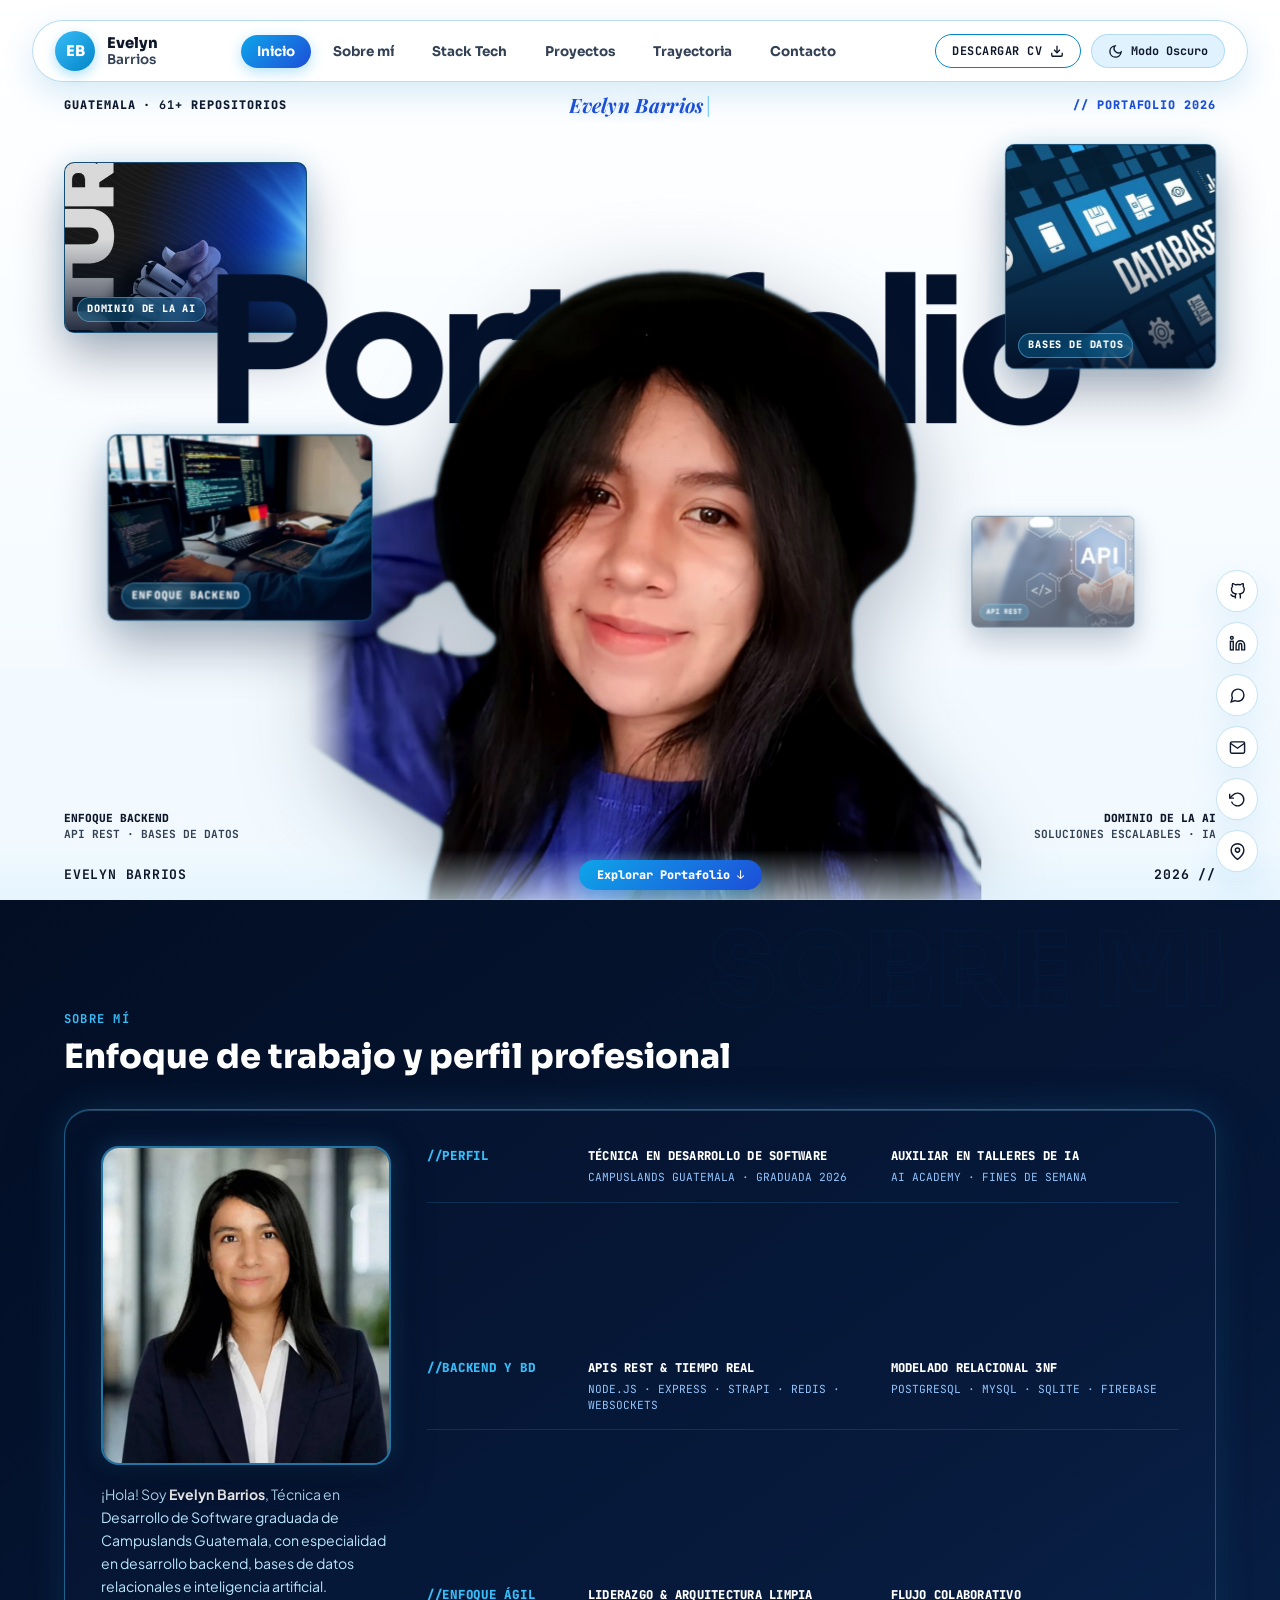
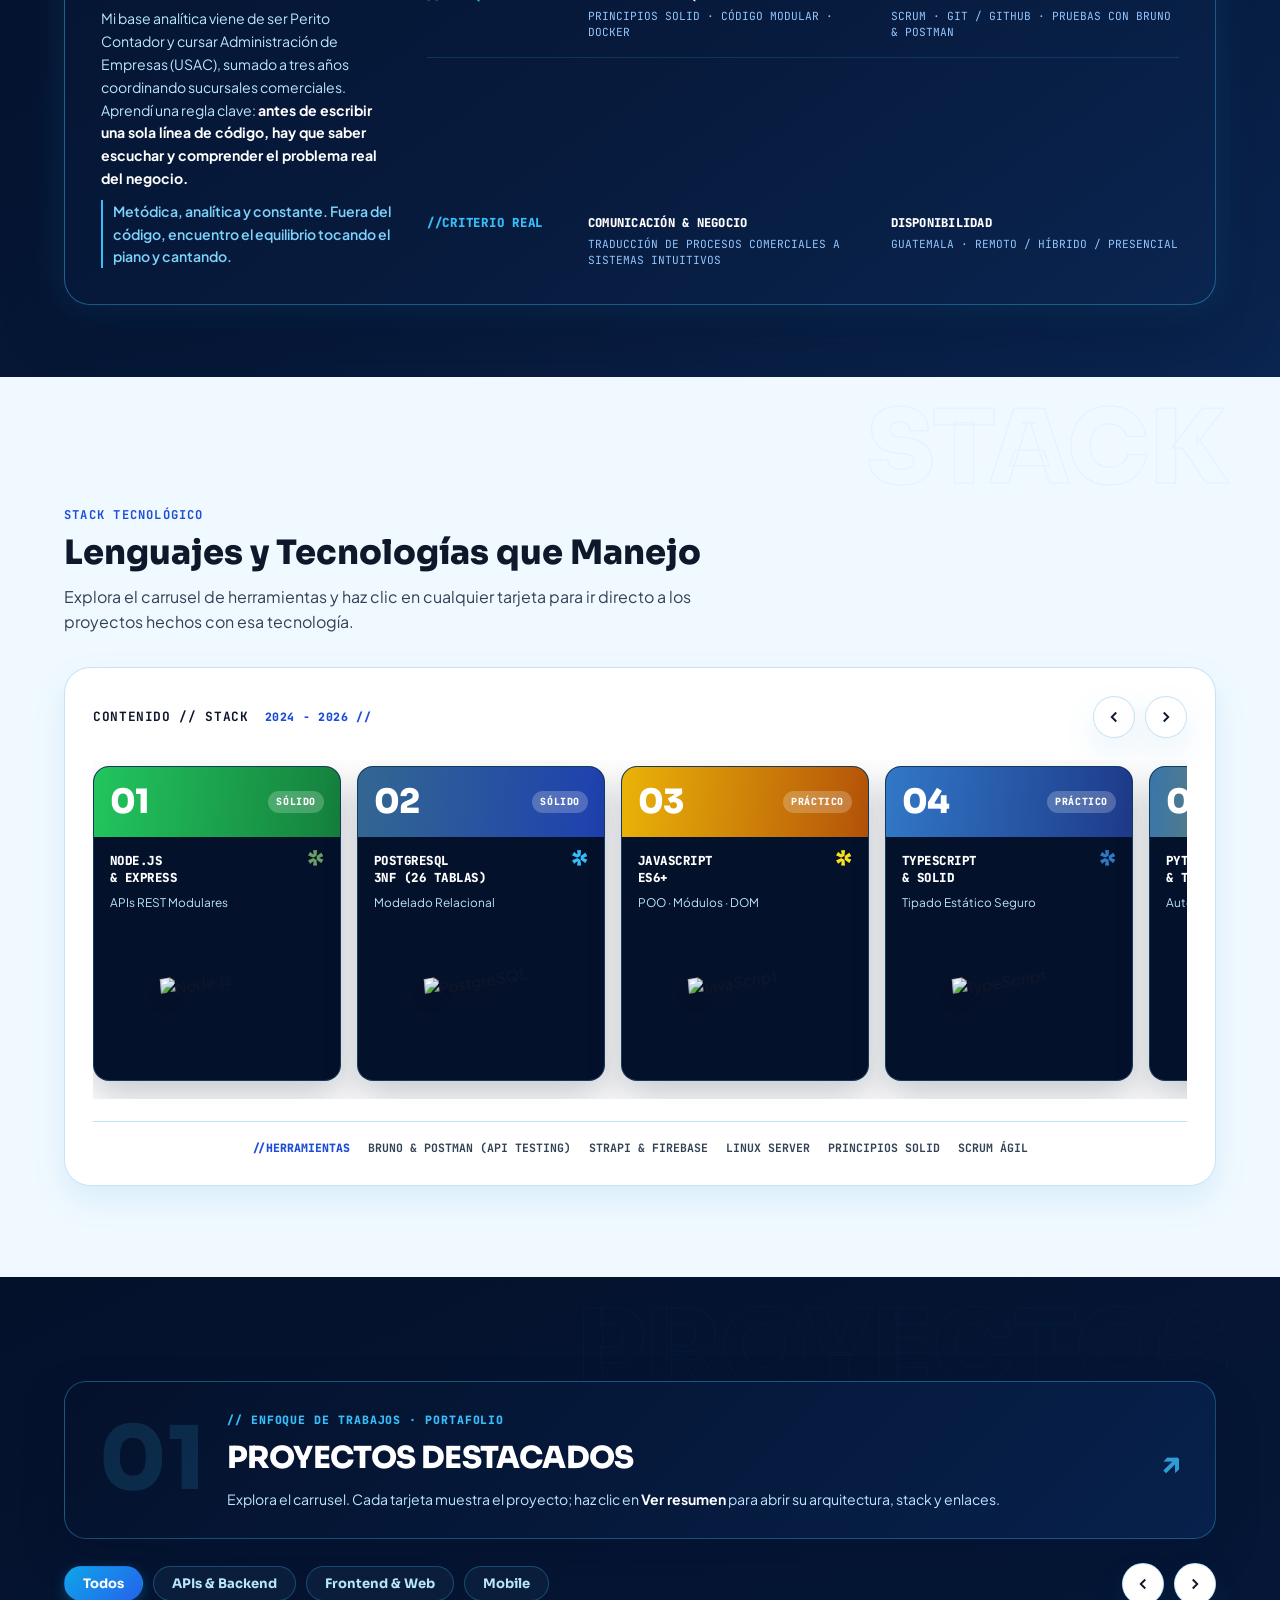
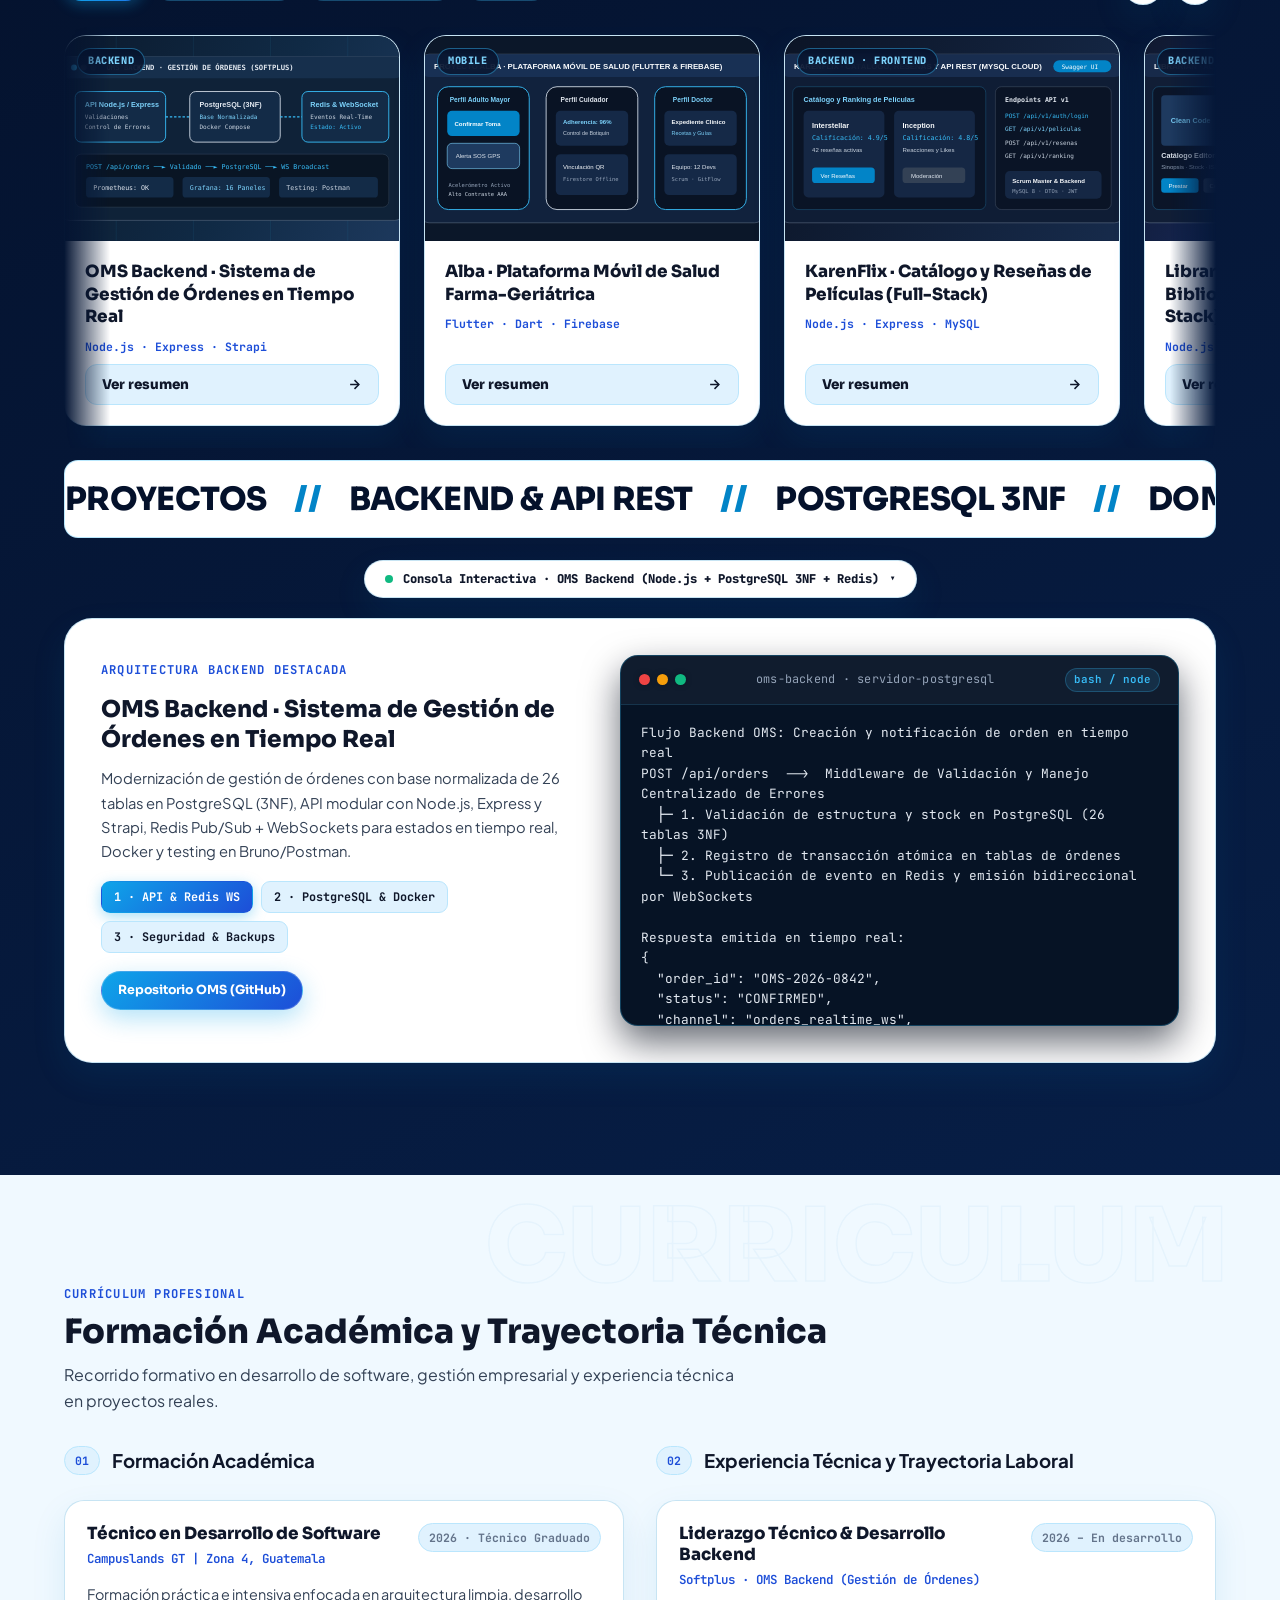
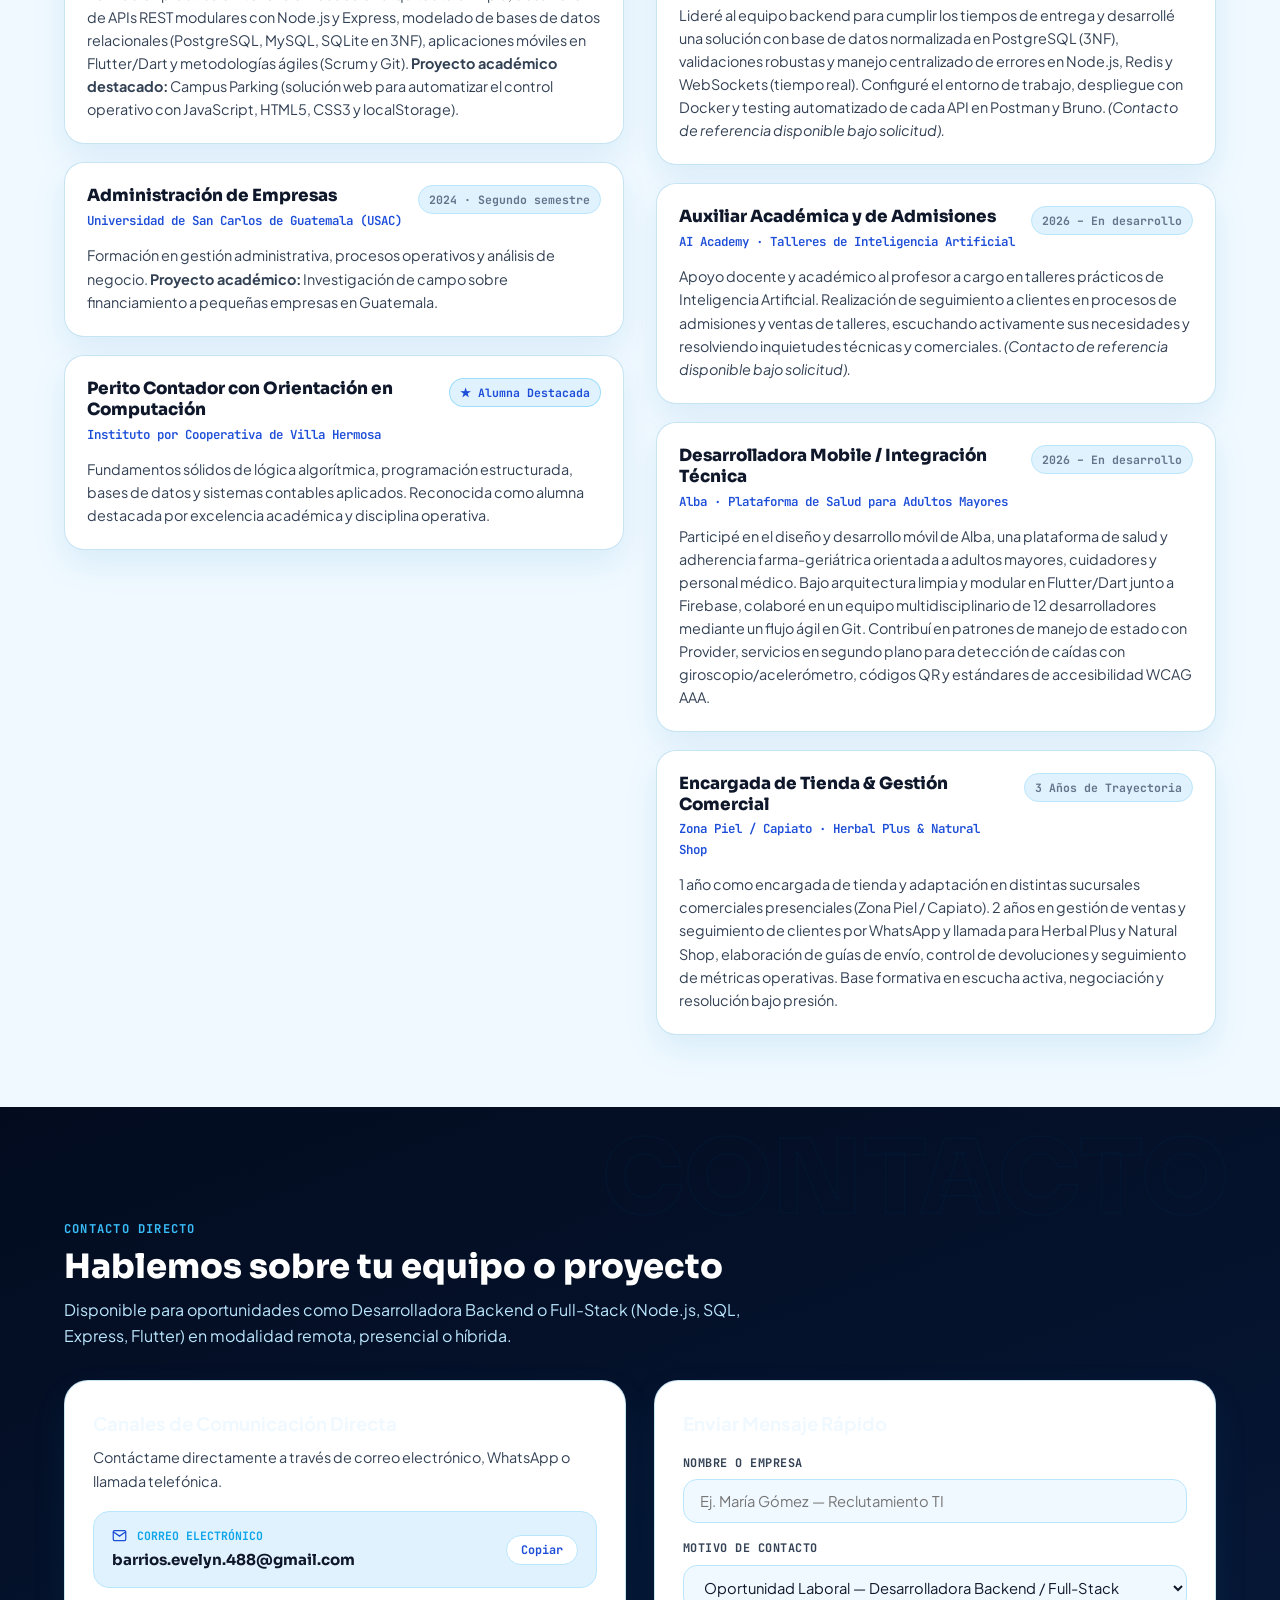
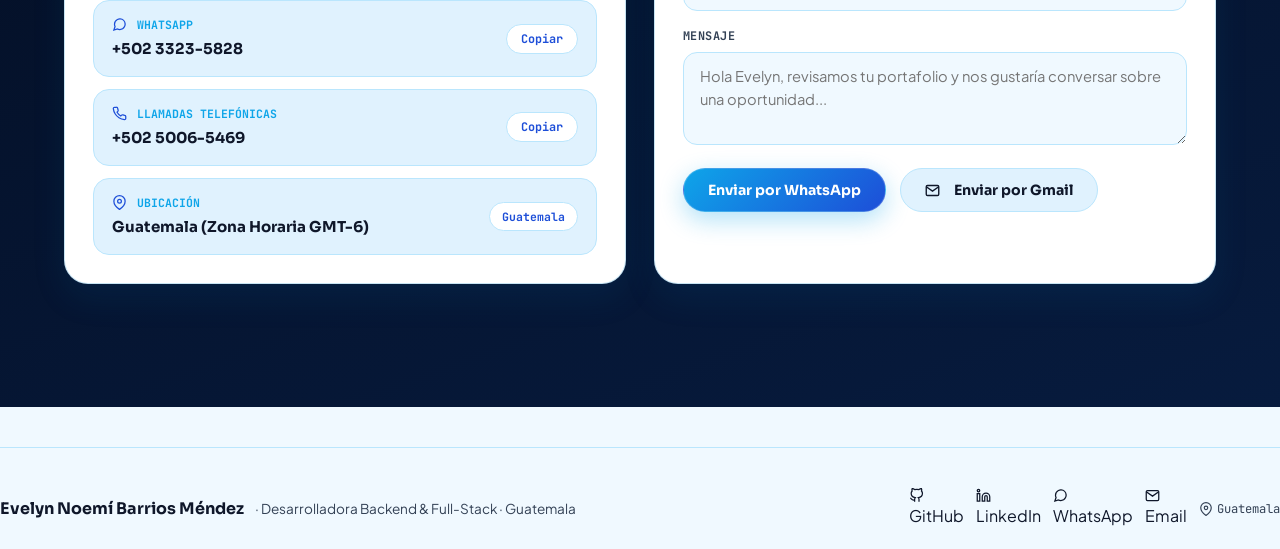
==== index.html @ 743c9c76 "feat(v10-polish): typing animado en firma central, superposicion automatica de segunda foto en Sobre" ====
<!DOCTYPE html>
<html lang="es" data-theme="light">
<head>
  <meta charset="UTF-8" />
  <meta name="viewport" content="width=device-width, initial-scale=1.0" />
  <title>Evelyn Barrios | Técnica en Desarrollo de Software</title>
  <meta name="description" content="Portafolio profesional de Evelyn Noemí Barrios Méndez — Técnica en Desarrollo de Software. Backend y desarrollo de APIs REST con Node.js, Express, PostgreSQL, MySQL, principios SOLID, Clean Architecture y Flutter." />
  <link rel="preconnect" href="https://fonts.googleapis.com" />
  <link rel="preconnect" href="https://fonts.gstatic.com" crossorigin />
  <link href="https://fonts.googleapis.com/css2?family=JetBrains+Mono:wght@400;500;700;800&family=Playfair+Display:ital,wght@0,600;1,600;1,700&family=Plus+Jakarta+Sans:wght@400;500;600;700;800;900&family=Sora:wght@600;700;800;900&display=swap" rel="stylesheet" />

  <!-- Arquitectura Modular CSS -->
  <link rel="stylesheet" href="css/main.css?v=10.0" />
</head>
<body>
  <!-- Barra Láser Superior de Descubrimiento de Scroll -->
  <div class="scroll-laser-progress" id="scrollLaserProgress" aria-hidden="true"></div>

  <!-- Canvas de Destello Fluido al Mover el Mouse por Toda la Página -->
  <canvas id="cursorSparkleCanvas" class="cursor-sparkle-canvas" aria-hidden="true"></canvas>

  <!-- Canvas Sutil de Red de Nodos Tech -->
  <canvas id="ambientNetworkCanvas" class="ambient-network-canvas" aria-hidden="true"></canvas>

  <div class="section-transition-bar" id="sectionTransitionBar" aria-hidden="true"></div>

  <!-- Cabecera principal fija / flotante -->
  <header class="site-header" id="top">
    <div class="header-pill-bar">
      <!-- Marca / Logo -->
      <a href="#inicio" class="header-brand" data-tab-target="inicio" aria-label="Ir a Inicio">
        <span class="brand-circle-icon">EB</span>
        <span class="brand-text-block">
          <strong>Evelyn</strong>
          <strong>Barrios</strong>
        </span>
      </a>

      <!-- Navegación de escritorio -->
      <nav class="nav-pills nav-desktop-menu" id="navLinks" aria-label="Navegación de secciones">
        <button type="button" class="nav-pill-btn active" data-tab-target="inicio">Inicio</button>
        <button type="button" class="nav-pill-btn" data-tab-target="sobre-mi">Sobre mí</button>
        <button type="button" class="nav-pill-btn" data-tab-target="stack">Stack Tech</button>
        <button type="button" class="nav-pill-btn" data-tab-target="proyectos">Proyectos</button>
        <button type="button" class="nav-pill-btn" data-tab-target="trayectoria">Trayectoria</button>
        <button type="button" class="nav-pill-btn" data-tab-target="contacto">Contacto</button>
      </nav>

      <!-- Controles de cabecera -->
      <div class="header-controls">
        <button type="button" class="header-cv-btn header-cv-desktop" id="openCvModalBtn" title="Descargar Currículum Vitae">
          <span>Descargar CV</span>
          <svg width="14" height="14" viewBox="0 0 24 24" fill="none" stroke="currentColor" stroke-width="2.3">
            <path d="M21 15v4a2 2 0 0 1-2 2H5a2 2 0 0 1-2-2v-4"></path>
            <polyline points="7 10 12 15 17 10"></polyline>
            <line x1="12" y1="15" x2="12" y2="3"></line>
          </svg>
        </button>

        <button type="button" class="mode-pill-btn" id="themeToggleBtn" aria-label="Cambiar entre modo claro y modo oscuro" title="Cambiar tema">
          <span class="theme-icon-slot" aria-hidden="true">
            <svg class="theme-mode-icon icon-moon" width="15" height="15" viewBox="0 0 24 24" fill="none" stroke="currentColor" stroke-width="2.2">
              <path d="M21 12.79A9 9 0 1 1 11.21 3 7 7 0 0 0 21 12.79z"></path>
            </svg>
            <svg class="theme-mode-icon icon-sun" width="15" height="15" viewBox="0 0 24 24" fill="none" stroke="currentColor" stroke-width="2.2">
              <circle cx="12" cy="12" r="5"></circle>
              <line x1="12" y1="1" x2="12" y2="3"></line>
              <line x1="12" y1="21" x2="12" y2="23"></line>
              <line x1="4.22" y1="4.22" x2="5.64" y2="5.64"></line>
              <line x1="18.36" y1="18.36" x2="19.78" y2="19.78"></line>
              <line x1="1" y1="12" x2="3" y2="12"></line>
              <line x1="21" y1="12" x2="23" y2="12"></line>
              <line x1="4.22" y1="19.78" x2="5.64" y2="18.36"></line>
              <line x1="18.36" y1="5.64" x2="19.78" y2="4.22"></line>
            </svg>
          </span>
          <span id="themeLabel">Modo Oscuro</span>
        </button>

        <button type="button" class="mobile-menu-toggle" id="mobileMenuBtn" aria-label="Abrir menú de navegación" aria-expanded="false">
          <span class="hamburger-bar bar-1"></span>
          <span class="hamburger-bar bar-2"></span>
          <span class="hamburger-bar bar-3"></span>
        </button>
      </div>
    </div>

    <!-- Menú Desplegable Hamburguesa Móvil -->
    <div class="mobile-drawer-overlay" id="mobileDrawerOverlay" hidden></div>
    <div class="mobile-nav-drawer" id="mobileNavDrawer" aria-label="Menú móvil de secciones" hidden>
      <div class="drawer-header">
        <span class="drawer-title">Navegación</span>
        <button type="button" class="drawer-close-btn" id="closeDrawerBtn" aria-label="Cerrar menú">
          <svg width="18" height="18" viewBox="0 0 24 24" fill="none" stroke="currentColor" stroke-width="2.5">
            <line x1="18" y1="6" x2="6" y2="18"></line>
            <line x1="6" y1="6" x2="18" y2="18"></line>
          </svg>
        </button>
      </div>

      <div class="drawer-nav-list" id="drawerNavList">
        <button type="button" class="drawer-nav-item active" data-tab-target="inicio">
          <span class="drawer-item-icon">
            <svg width="17" height="17" viewBox="0 0 24 24" fill="none" stroke="currentColor" stroke-width="2.2"><path d="M3 9l9-7 9 7v11a2 2 0 0 1-2 2H5a2 2 0 0 1-2-2z"></path><polyline points="9 22 9 12 15 12 15 22"></polyline></svg>
          </span>
          <span>Inicio</span>
        </button>

        <button type="button" class="drawer-nav-item" data-tab-target="sobre-mi">
          <span class="drawer-item-icon">
            <svg width="17" height="17" viewBox="0 0 24 24" fill="none" stroke="currentColor" stroke-width="2.2"><path d="M20 21v-2a4 4 0 0 0-4-4H8a4 4 0 0 0-4 4v2"></path><circle cx="12" cy="7" r="4"></circle></svg>
          </span>
          <span>Sobre mí</span>
        </button>

        <button type="button" class="drawer-nav-item" data-tab-target="stack">
          <span class="drawer-item-icon">
            <svg width="17" height="17" viewBox="0 0 24 24" fill="none" stroke="currentColor" stroke-width="2.2"><polygon points="12 2 2 7 12 12 22 7 12 2"></polygon><polyline points="2 17 12 22 22 17"></polyline><polyline points="2 12 12 17 22 12"></polyline></svg>
          </span>
          <span>Stack Tech</span>
        </button>

        <button type="button" class="drawer-nav-item" data-tab-target="proyectos">
          <span class="drawer-item-icon">
            <svg width="17" height="17" viewBox="0 0 24 24" fill="none" stroke="currentColor" stroke-width="2.2"><rect x="2" y="7" width="20" height="14" rx="2" ry="2"></rect><path d="M16 21V5a2 2 0 0 0-2-2h-4a2 2 0 0 0-2 2v16"></path></svg>
          </span>
          <span>Proyectos</span>
        </button>

        <button type="button" class="drawer-nav-item" data-tab-target="trayectoria">
          <span class="drawer-item-icon">
            <svg width="17" height="17" viewBox="0 0 24 24" fill="none" stroke="currentColor" stroke-width="2.2"><path d="M14 2H6a2 2 0 0 0-2 2v16a2 2 0 0 0 2 2h12a2 2 0 0 0 2-2V8z"></path><polyline points="14 2 14 8 20 8"></polyline><line x1="16" y1="13" x2="8" y2="13"></line><line x1="16" y1="17" x2="8" y2="17"></line></svg>
          </span>
          <span>Trayectoria</span>
        </button>

        <button type="button" class="drawer-nav-item" data-tab-target="contacto">
          <span class="drawer-item-icon">
            <svg width="17" height="17" viewBox="0 0 24 24" fill="none" stroke="currentColor" stroke-width="2.2"><path d="M21 15a2 2 0 0 1-2 2H7l-4 4V5a2 2 0 0 1 2-2h14a2 2 0 0 1 2 2z"></path></svg>
          </span>
          <span>Contacto</span>
        </button>
      </div>

      <div class="drawer-footer-actions">
        <button type="button" class="drawer-cv-btn" id="drawerCvBtn">
          <svg width="16" height="16" viewBox="0 0 24 24" fill="none" stroke="currentColor" stroke-width="2.3">
            <path d="M21 15v4a2 2 0 0 1-2 2H5a2 2 0 0 1-2-2v-4"></path>
            <polyline points="7 10 12 15 17 10"></polyline>
            <line x1="12" y1="15" x2="12" y2="3"></line>
          </svg>
          <span>Descargar Currículum (CV)</span>
        </button>
      </div>
    </div>
  </header>

  <div class="myour-layout">
    <div class="myour-right-area">
      <main class="main-stage" id="workspaceContainer">

        <!-- ==================================================================
             1. ENTRADA CINÉTICA EDITORIAL (COREOGRAFÍA BEHANCE 4 TIEMPOS)
             Beat 1: Entra la palabra "Portafolio"
             Beat 2: Se abre a la mitad expandiendo la foto desde un cuadrito -> rectángulo
                     y expandiendo el fondo a toda la sección
             Beat 3: El recuadro de fondo de la foto se reduce y oculta detrás de ella,
                     revelando "Portafolio" detrás de su retrato sin bordes
             Beat 4: Aparecen 4 tarjetas/iconos coloridos de lenguajes y tecnologías
             ================================================================== -->
        <section class="lui-section hero-kinetic-section is-revealed" data-tab-panel="inicio" id="inicio">
          <!-- Escenario Full-Screen 100vw x 100vh -->
          <div class="hero-editorial-stage" id="heroSplitArena">

            <!-- CAPA 0: Recuadro celeste que expande a toda la pantalla y desaparece -->
            <div class="hero-stage-expand-bg" aria-hidden="true"></div>

            <!-- Metadato superior con typing animado en el centro ("Evelyn Barrios" / "Técnico en desarrollo de software" / "Enfoque en backend, API REST, bases de datos, Full Stack") -->
            <div class="hero-stage-top-meta">
              <span class="hero-stage-eyebrow-left">GUATEMALA · <strong id="ghRepoCount">66+</strong> REPOSITORIOS</span>
              <span class="hero-signature-top" id="typewriterRole">Evelyn Barrios</span>
              <span class="hero-stage-eyebrow-right">// PORTAFOLIO 2026</span>
            </div>

            <!-- CAPA 2 (Z-2): Palabra Gigante "Portafolio" detrás del retrato -->
            <h1 class="hero-giant-portafolio" aria-label="Portafolio Evelyn Barrios">
              <span class="word-half word-left">Porta</span><span class="word-half word-right">folio</span>
            </h1>

            <!-- CAPA 3 (Z-4): Recuadro detrás de la foto que crece y luego se encoge y oculta DETRÁS de ella -->
            <div class="hero-portrait-frame-shrink" aria-hidden="true"></div>

            <!-- CAPA 4 (Z-5): Retrato a color SIN recuadro alrededor, delante de "Portafolio" -->
            <div class="hero-portrait-freestanding-wrap">
              <img
                src="img/evelyn-hero-azul-estudio.png"
                alt="Evelyn Barrios — Técnica en Desarrollo de Software"
                class="hero-portrait-freestanding"
                id="mainPortraitImg"
              />
            </div>

            <!-- CAPA 5: LAS 4 FOTOS CUADRADAS/RECTANGULARES APARECIENDO UNA A UNA Y QUEDANDO FLOTANDO ALREDEDOR DE ELLA -->
            <!-- 1. Arriba-Izquierda (detrás de "Po", z-1) : Dominio de la AI -->
            <div class="hero-photo-spot hps-tl" data-depth="0.025" data-goto-projects="all" title="Dominio de la AI">
              <img src="img/hero-ia-futuro.jpg" alt="Dominio de la AI" />
              <span class="hps-tag">DOMINIO DE LA AI</span>
            </div>

            <!-- 2. Arriba-Derecha (solapando la "o", z-6) : Bases de Datos -->
            <div class="hero-photo-spot hps-tr" data-depth="0.038" data-goto-projects="backend" title="Bases de Datos">
              <img src="img/hero-bases-datos.jpg" alt="Bases de Datos" />
              <span class="hps-tag">BASES DE DATOS</span>
            </div>

            <!-- 3. Centro-Izquierda (debajo de "Por", z-6) : Enfoque Backend -->
            <div class="hero-photo-spot hps-ml" data-depth="0.032" data-goto-projects="backend" title="Enfoque Backend">
              <img src="img/hero-enfoque-backend.jpg" alt="Enfoque Backend" />
              <span class="hps-tag">ENFOQUE BACKEND</span>
            </div>

            <!-- 4. Centro-Derecha (debajo de "lio", z-4) : API REST -->
            <div class="hero-photo-spot hps-mr" data-depth="0.035" data-goto-projects="backend" title="API REST">
              <img src="img/hero-api-rest.jpg" alt="API REST" />
              <span class="hps-tag">API REST</span>
            </div>

            <!-- Etiquetas editoriales minimalistas de las esquinas -->
            <div class="hero-stage-corner-tags">
              <div class="corner-tag-left">
                <strong>ENFOQUE BACKEND</strong>
                <span>API REST · BASES DE DATOS</span>
              </div>
              <div class="corner-tag-right">
                <strong>DOMINIO DE LA AI</strong>
                <span>SOLUCIONES ESCALABLES · IA</span>
              </div>
            </div>

            <!-- Base exacta del escenario -->
            <div class="hero-stage-baseline">
              <strong>EVELYN BARRIOS</strong>
              <button type="button" class="hero-baseline-cta" data-tab-target="sobre-mi">
                Explorar Portafolio ↓
              </button>
              <strong>2026 //</strong>
            </div>
          </div>
        </section>

        <!-- 2. SOBRE MÍ (Estructura editorial con foto profesional de traje GitHub en cuadrito animado) -->
        <div id="sec-sobre-mi"></div>

        <!-- 3. STACK TECNOLÓGICO (4 tarjetas interactivas enlazadas a Proyectos) -->
        <div id="sec-habilidades"></div>

        <!-- 4. PROYECTOS (Carrusel horizontal: Imagen + Nombre + Botón Ver Resumen) -->
        <div id="sec-proyectos"></div>

        <!-- 5. FORMACIÓN EDUCATIVA Y EXPERIENCIA (Transición limpia hacia abajo) -->
        <div id="sec-trayectoria"></div>

        <!-- 6. CONTACTO FINAL (Formulario, ubicación y redes) -->
        <div id="sec-contacto"></div>

      </main>
    </div>
  </div>

  <!-- Barra de enlaces rápidos / redes fija a la derecha -->
  <aside class="myour-social-rail" aria-label="Enlaces directos de contacto y redes">
    <a href="https://github.com/barriosevelyn488-web" target="_blank" rel="noopener noreferrer" class="rail-icon-btn" title="GitHub: @barriosevelyn488-web">
      <svg width="17" height="17" viewBox="0 0 24 24" fill="none" stroke="currentColor" stroke-width="2">
        <path d="M9 19c-5 1.5-5-2.5-7-3m14 6v-3.87a3.37 3.37 0 0 0-.94-2.61c3.14-.35 6.44-1.54 6.44-7A5.44 5.44 0 0 0 20 4.77 5.07 5.07 0 0 0 19.91 1S18.73.65 16 2.48a13.38 13.38 0 0 0-7 0C6.27.65 5.09 1 5.09 1A5.07 5.07 0 0 0 5 4.77a5.44 5.44 0 0 0-1.5 3.78c0 5.42 3.3 6.61 6.44 7A3.37 3.37 0 0 0 9 18.13V22"></path>
      </svg>
    </a>
    <a href="https://www.linkedin.com/in/evelyn-noem%C3%AD-barrios-m%C3%A9ndez-aa315130a" target="_blank" rel="noopener noreferrer" class="rail-icon-btn" title="LinkedIn: Evelyn Noemí Barrios Méndez">
      <svg width="17" height="17" viewBox="0 0 24 24" fill="none" stroke="currentColor" stroke-width="2">
        <path d="M16 8a6 6 0 0 1 6 6v7h-4v-7a2 2 0 0 0-2-2 2 2 0 0 0-2 2v7h-4v-7a6 6 0 0 1 6-6z"></path>
        <rect x="2" y="9" width="4" height="12"></rect>
        <circle cx="4" cy="4" r="2"></circle>
      </svg>
    </a>
    <a href="https://wa.me/50233235828" target="_blank" rel="noopener noreferrer" class="rail-icon-btn" title="WhatsApp: +502 3323-5828">
      <svg width="17" height="17" viewBox="0 0 24 24" fill="none" stroke="currentColor" stroke-width="2">
        <path d="M21 11.5a8.38 8.38 0 0 1-.9 3.8 8.5 8.5 0 0 1-7.6 4.7 8.38 8.38 0 0 1-3.8-.9L3 21l1.9-5.7a8.38 8.38 0 0 1-.9-3.8 8.5 8.5 0 0 1 4.7-7.6 8.38 8.38 0 0 1 3.8-.9h.5a8.48 8.48 0 0 1 8 8v.5z"></path>
      </svg>
    </a>
    <a href="mailto:barrios.evelyn.488@gmail.com" class="rail-icon-btn" title="Email: barrios.evelyn.488@gmail.com">
      <svg width="17" height="17" viewBox="0 0 24 24" fill="none" stroke="currentColor" stroke-width="2">
        <path d="M4 4h16c1.1 0 2 .9 2 2v12c0 1.1-.9 2-2 2H4c-1.1 0-2-.9-2-2V6c0-1.1.9-2 2-2z"></path>
        <polyline points="22,6 12,13 2,6"></polyline>
      </svg>
    </a>
    <button type="button" id="btnRebobinarIntro" class="rail-icon-btn" title="Repetir animación de entrada">
      <svg width="17" height="17" viewBox="0 0 24 24" fill="none" stroke="currentColor" stroke-width="2">
        <path d="M1 4v6h6"></path>
        <path d="M3.51 15a9 9 0 1 0 2.13-9.36L1 10"></path>
      </svg>
    </button>
    <span class="rail-icon-btn rail-location-btn" title="Guatemala">
      <svg width="17" height="17" viewBox="0 0 24 24" fill="none" stroke="currentColor" stroke-width="2">
        <path d="M21 10c0 7-9 13-9 13s-9-6-9-13a9 9 0 0 1 18 0z"></path>
        <circle cx="12" cy="10" r="3"></circle>
      </svg>
    </span>
  </aside>

  <!-- Conector de Modales y Notificaciones -->
  <div id="sec-modales"></div>

  <!-- Librerías Profesionales de Animación y Motion Design (GSAP + ScrollTrigger) -->
  <script src="https://cdnjs.cloudflare.com/ajax/libs/gsap/3.12.5/gsap.min.js" defer></script>
  <script src="https://cdnjs.cloudflare.com/ajax/libs/gsap/3.12.5/ScrollTrigger.min.js" defer></script>

  <!-- Arquitectura Modular JavaScript (ES6 Modules) -->
  <script type="module" src="js/main.js?v=10.0"></script>
</body>
</html>
---- css/main.css ----
/* ==========================================================================
   HOJA DE ESTILOS MAESTRA (ENTRYPOINT MODULAR CSS)
   Portafolio Profesional — Evelyn Barrios
   Arquitectura de Componentes limpia, desacoplada y escalable
   ========================================================================== */

/* 1. Tokens de diseño, temas claro/oscuro y tipografía */
@import url('./variables.css?v=3.8');

/* 2. Reset, estilos base y elementos globales */
@import url('./base.css?v=3.8');

/* 3. Arquitectura de estructura (Flujo editorial full-viewport) */
@import url('./layout.css?v=10.0');

/* 4. Componentes modulares */
@import url('./components/header.css?v=10.0');
@import url('./components/mobile-drawer.css?v=10.0');
@import url('./components/hero.css?v=10.0');
@import url('./components/about.css?v=10.0');
@import url('./components/skills.css?v=10.0');
@import url('./components/projects.css?v=10.0');
@import url('./components/modales.css?v=10.0');
@import url('./components/contact.css?v=10.0');
@import url('./components/animations.css?v=10.0');
@import url('./components/intro-origami.css?v=10.0');

/* 5. Reglas responsivas master (Media queries unificadas) */
@import url('./responsive.css?v=10.0');
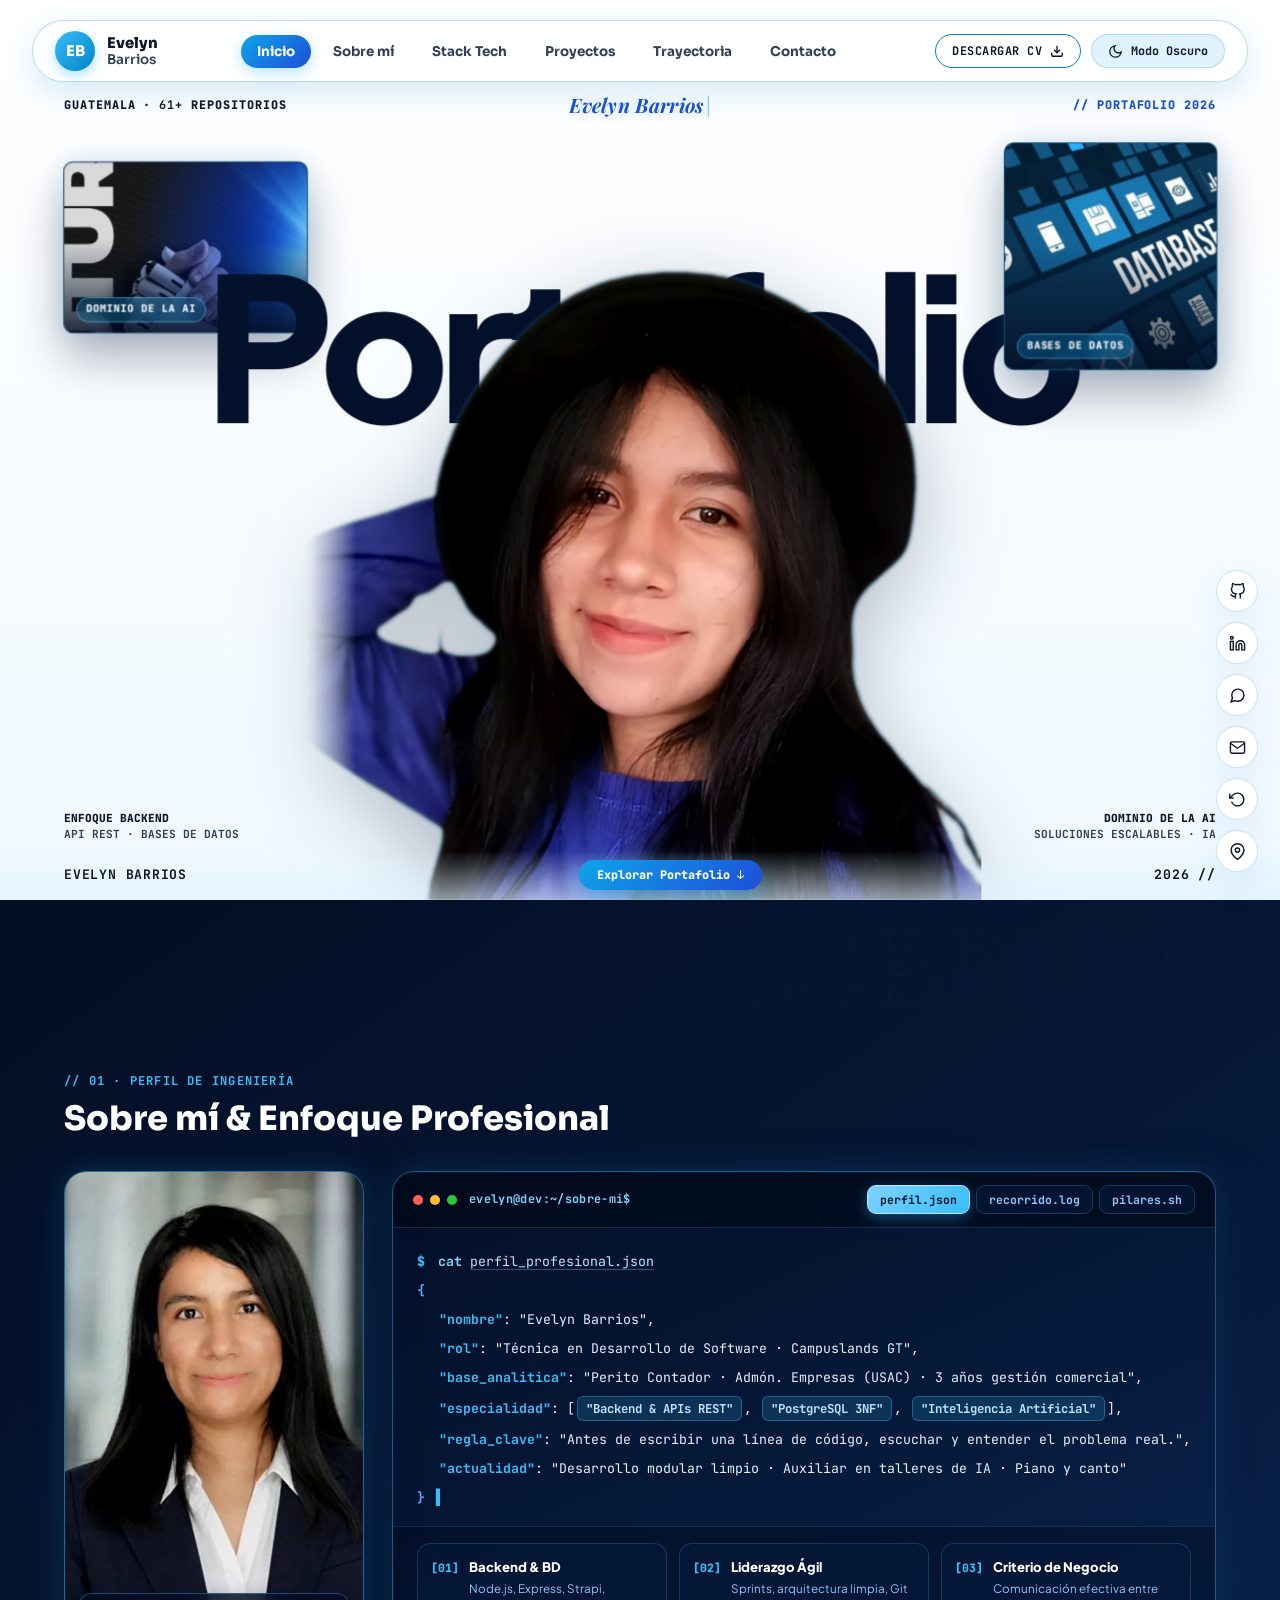
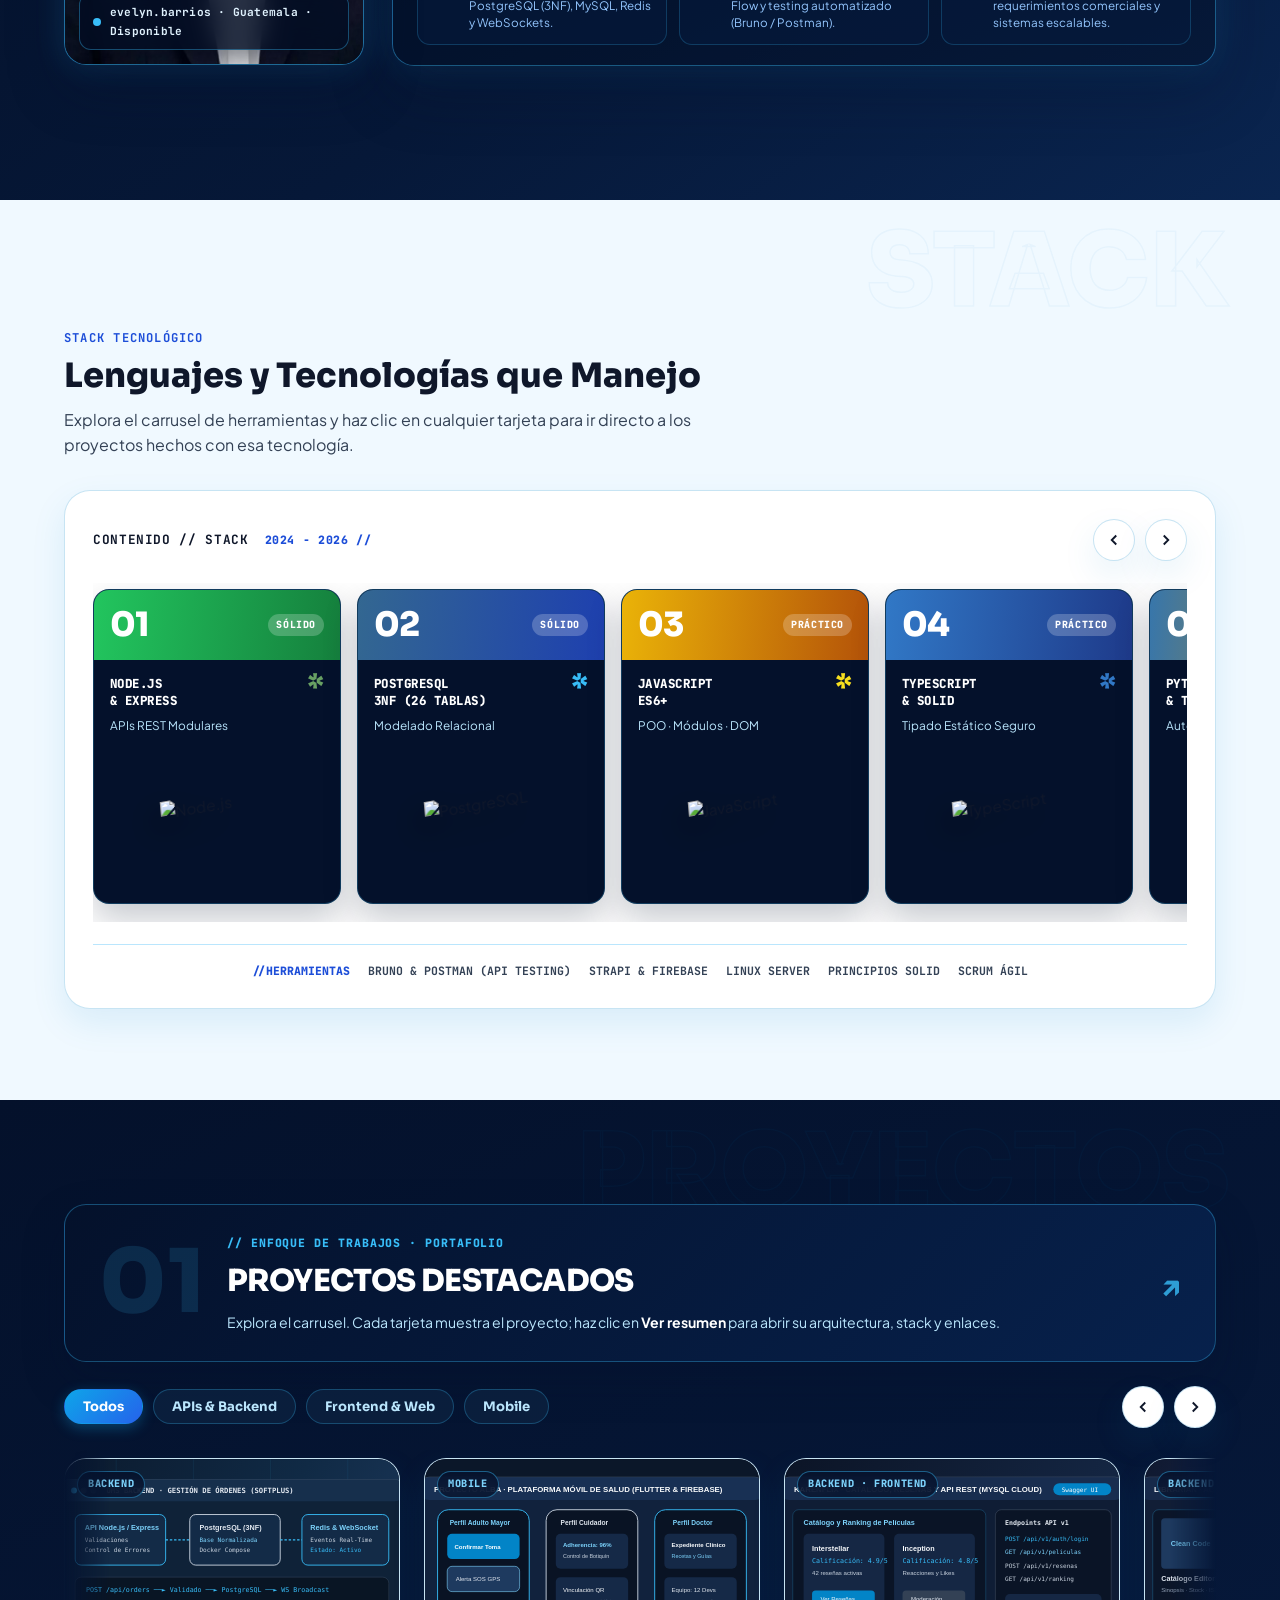
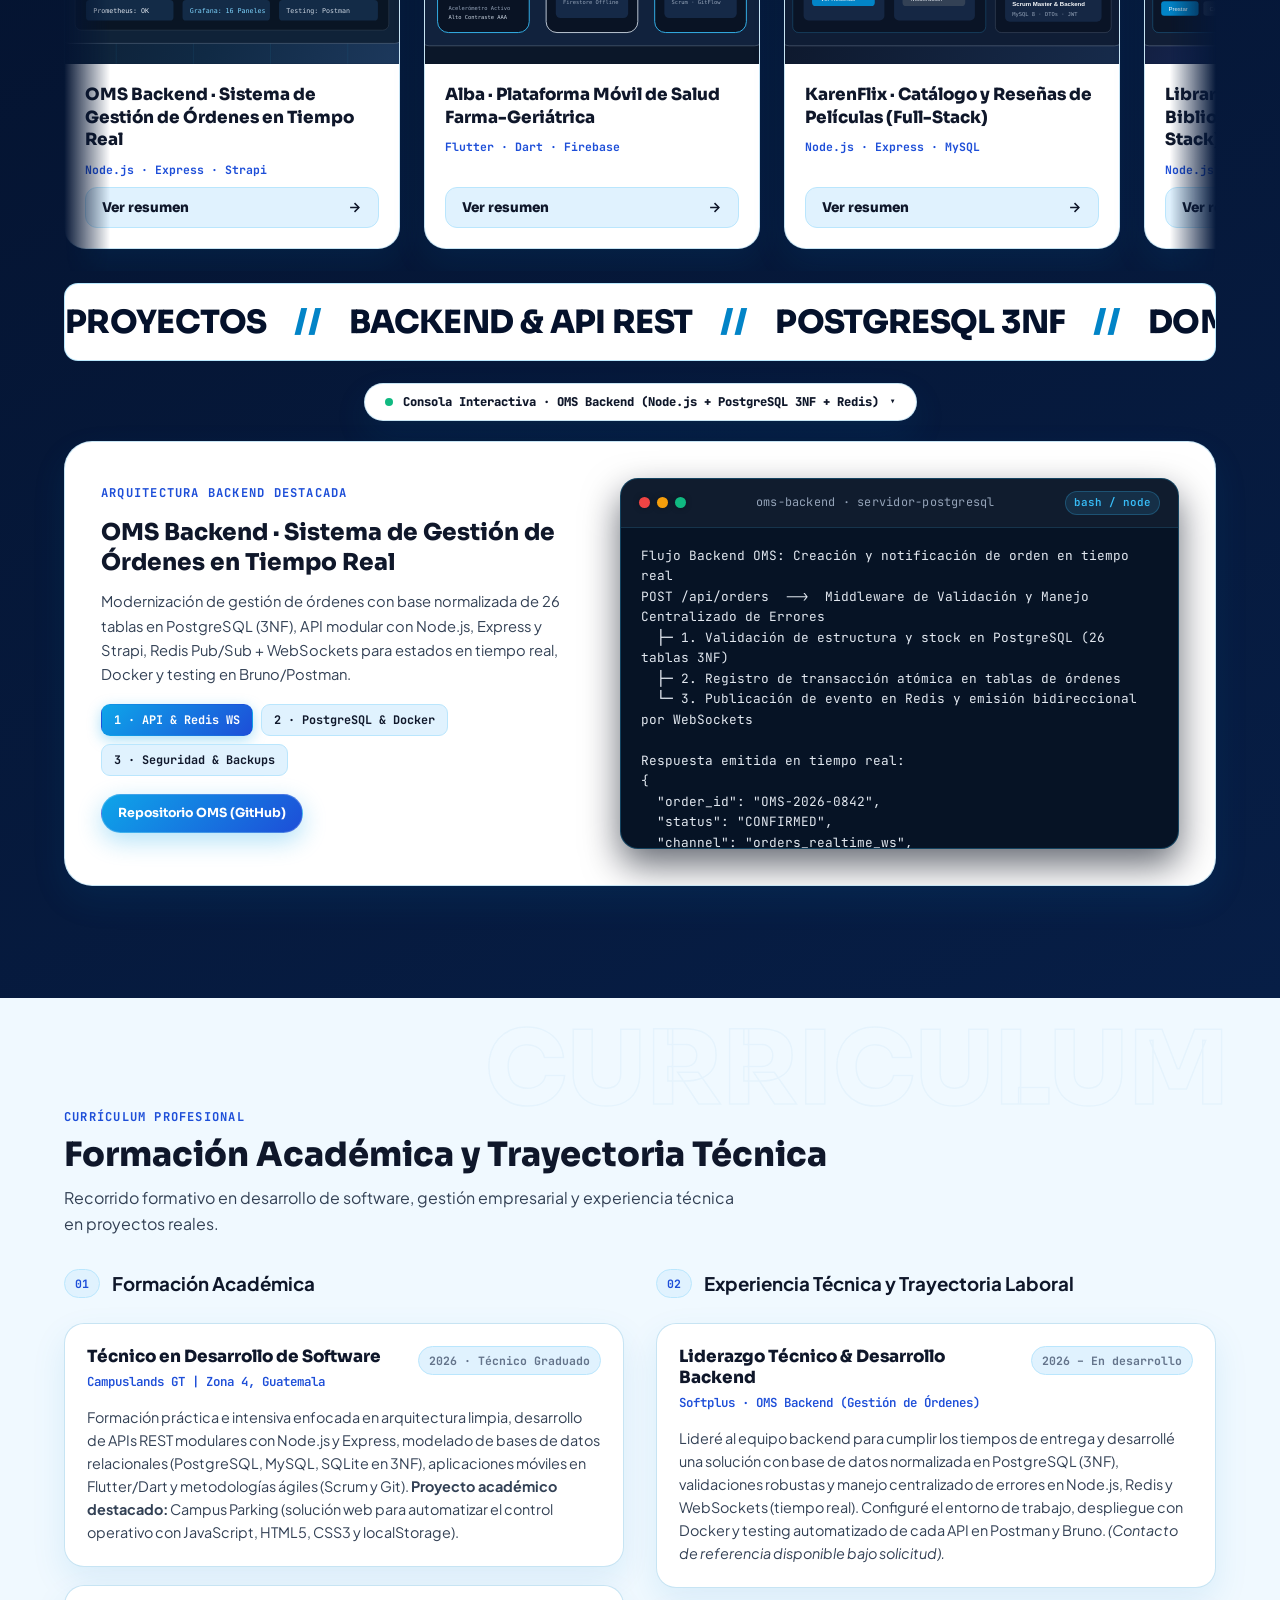
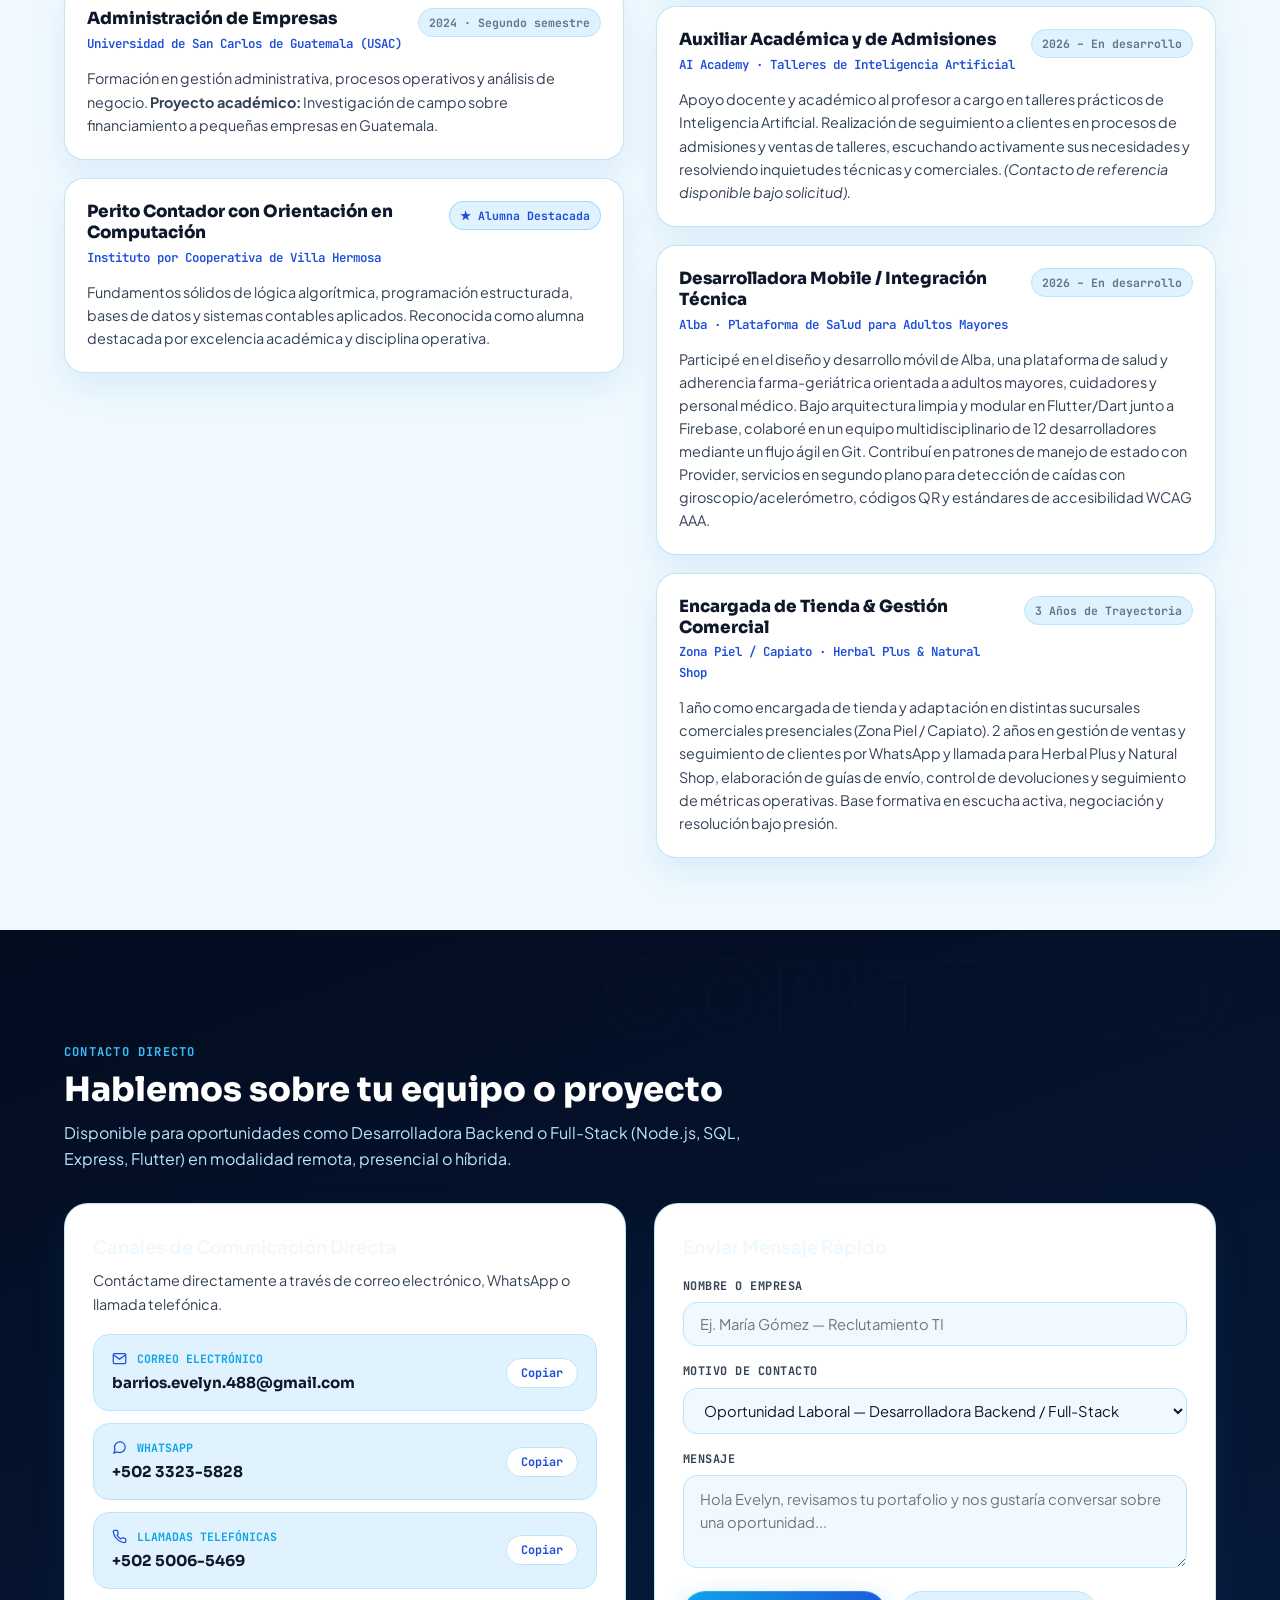
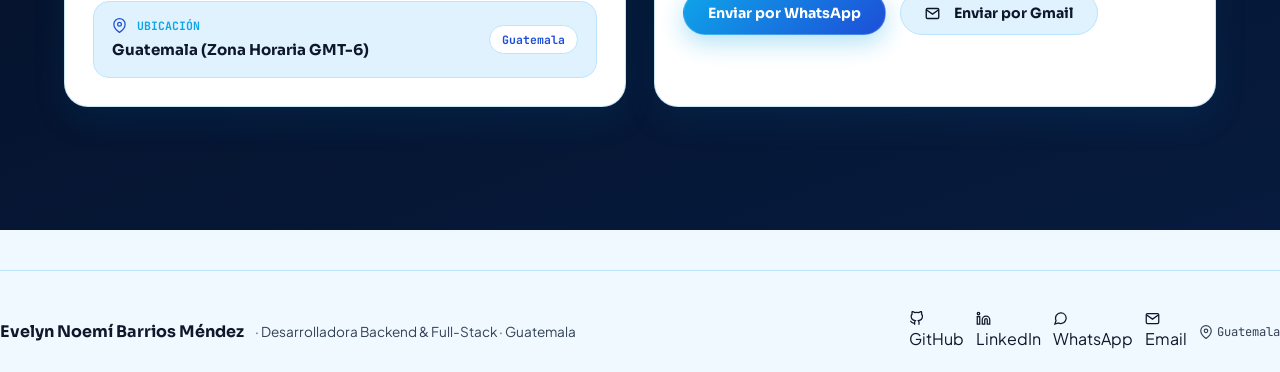
==== commit 014bdb7f: "feat(v11-sobre-mi): foto formal deslizando desde izquierda y consola interactiva de perfil" ====
--- a/index.html
+++ b/index.html
@@ -10,7 +10,7 @@
   <link href="https://fonts.googleapis.com/css2?family=JetBrains+Mono:wght@400;500;700;800&family=Playfair+Display:ital,wght@0,600;1,600;1,700&family=Plus+Jakarta+Sans:wght@400;500;600;700;800;900&family=Sora:wght@600;700;800;900&display=swap" rel="stylesheet" />
 
   <!-- Arquitectura Modular CSS -->
-  <link rel="stylesheet" href="css/main.css?v=10.0" />
+  <link rel="stylesheet" href="css/main.css?v=11.0" />
 </head>
 <body>
   <!-- Barra Láser Superior de Descubrimiento de Scroll -->
@@ -314,6 +314,6 @@
   <script src="https://cdnjs.cloudflare.com/ajax/libs/gsap/3.12.5/ScrollTrigger.min.js" defer></script>
 
   <!-- Arquitectura Modular JavaScript (ES6 Modules) -->
-  <script type="module" src="js/main.js?v=10.0"></script>
+  <script type="module" src="js/main.js?v=11.0"></script>
 </body>
 </html>
--- a/css/main.css
+++ b/css/main.css
@@ -23,7 +23,7 @@
 @import url('./components/modales.css?v=10.0');
 @import url('./components/contact.css?v=10.0');
 @import url('./components/animations.css?v=10.0');
-@import url('./components/intro-origami.css?v=10.0');
+@import url('./components/intro-origami.css?v=11.0');
 
 /* 5. Reglas responsivas master (Media queries unificadas) */
-@import url('./responsive.css?v=10.0');
+@import url('./responsive.css?v=11.0');
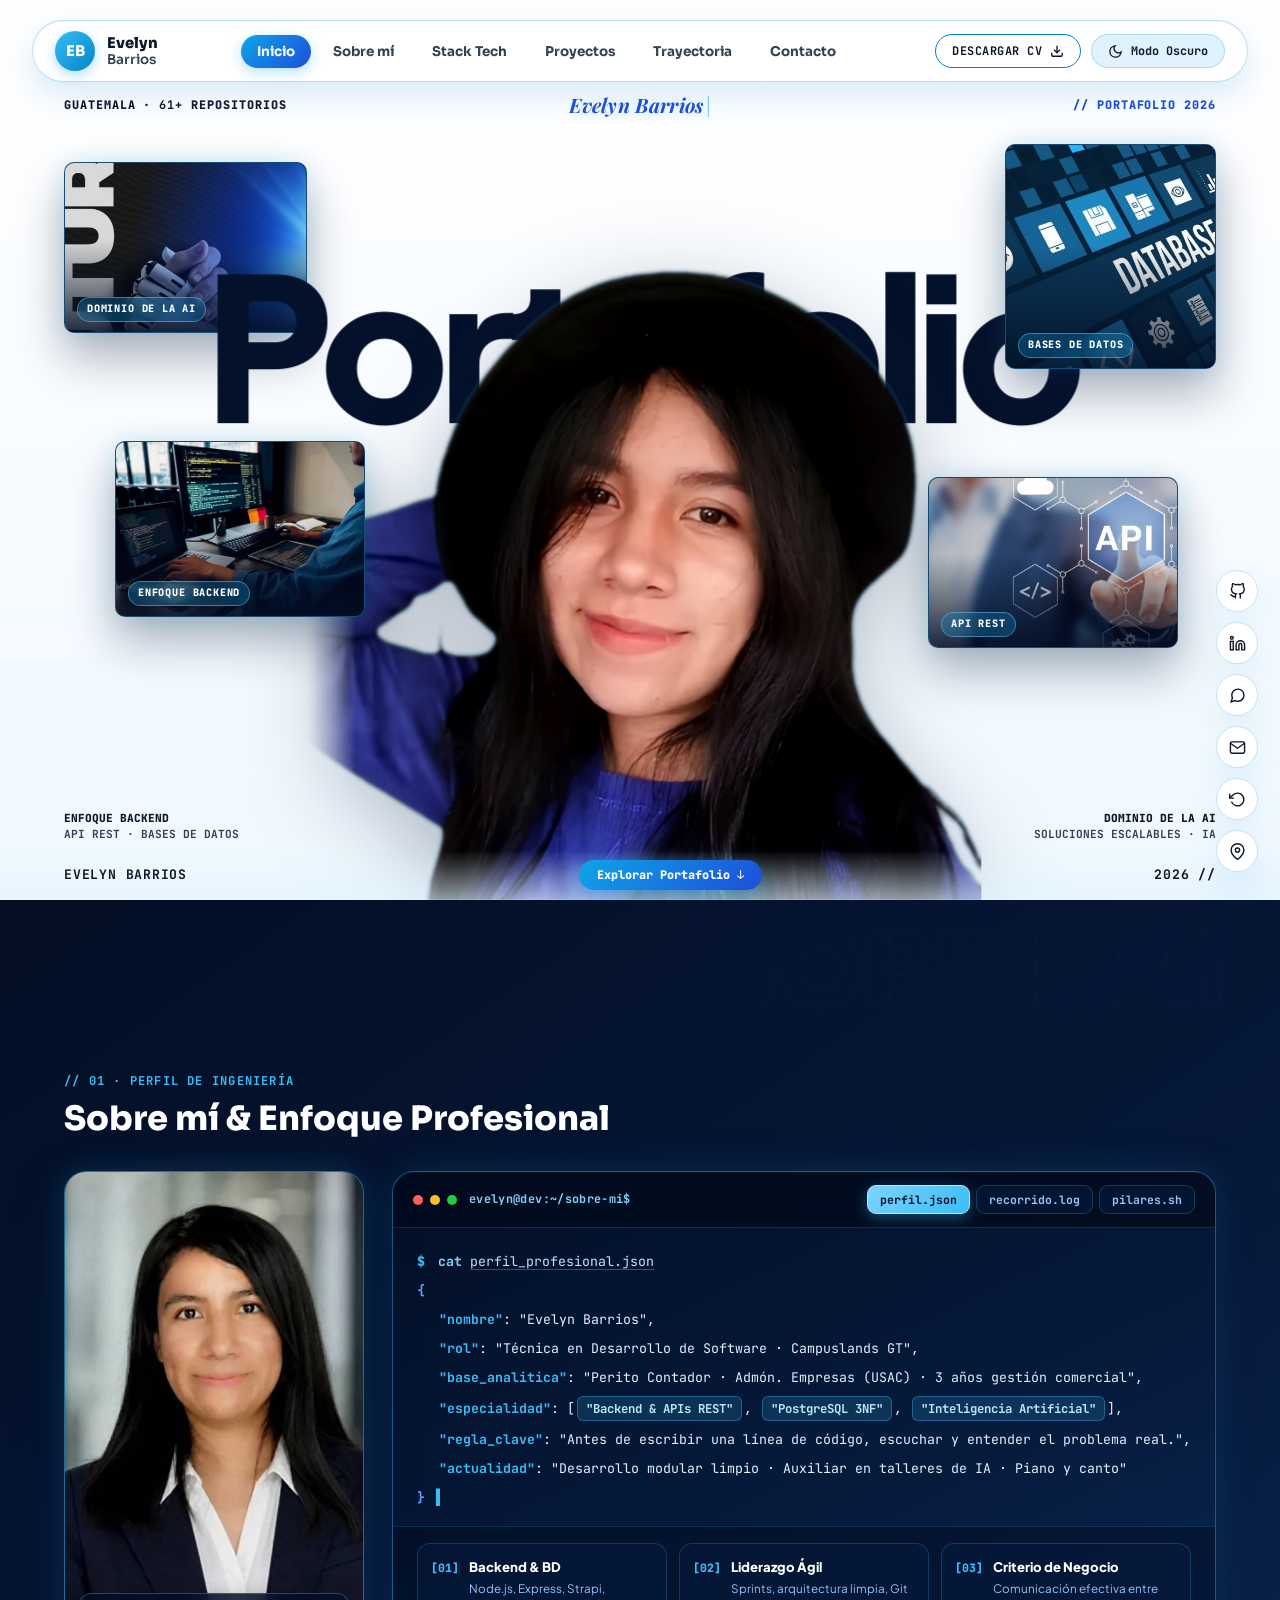
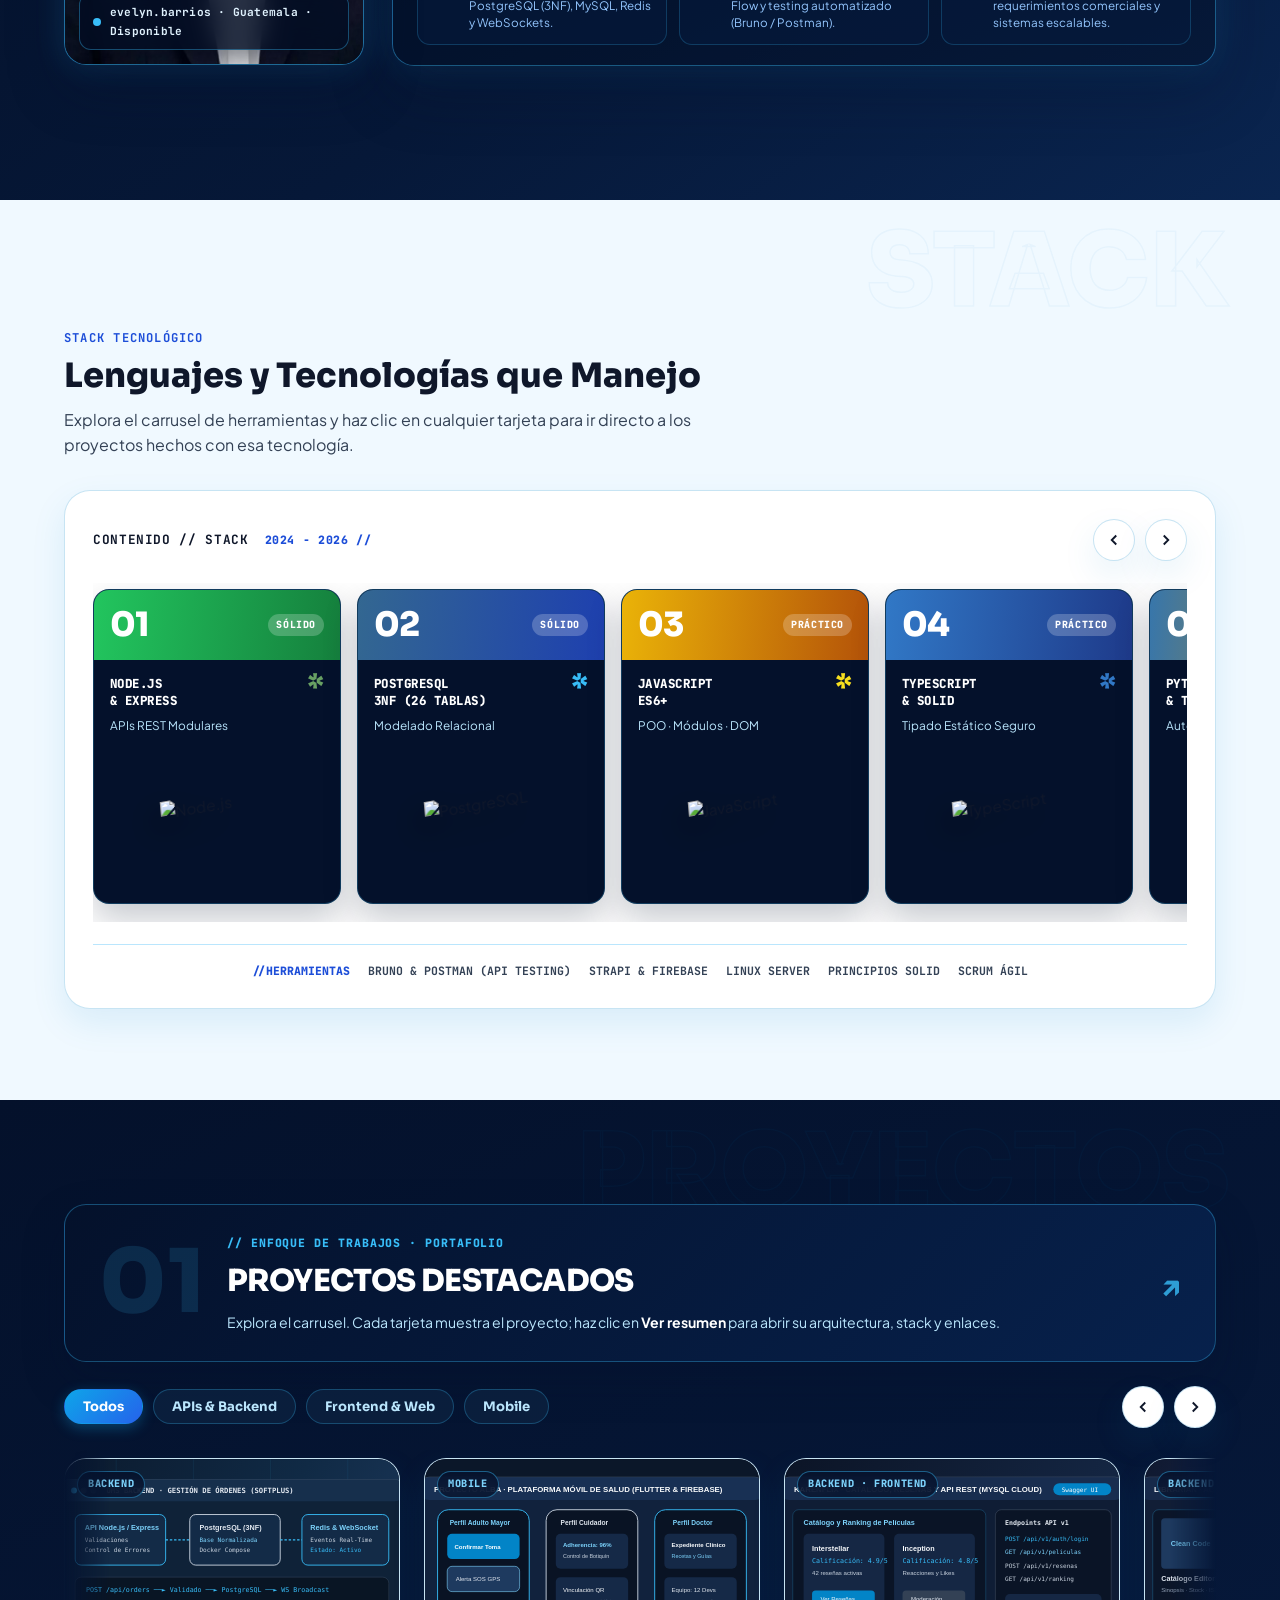
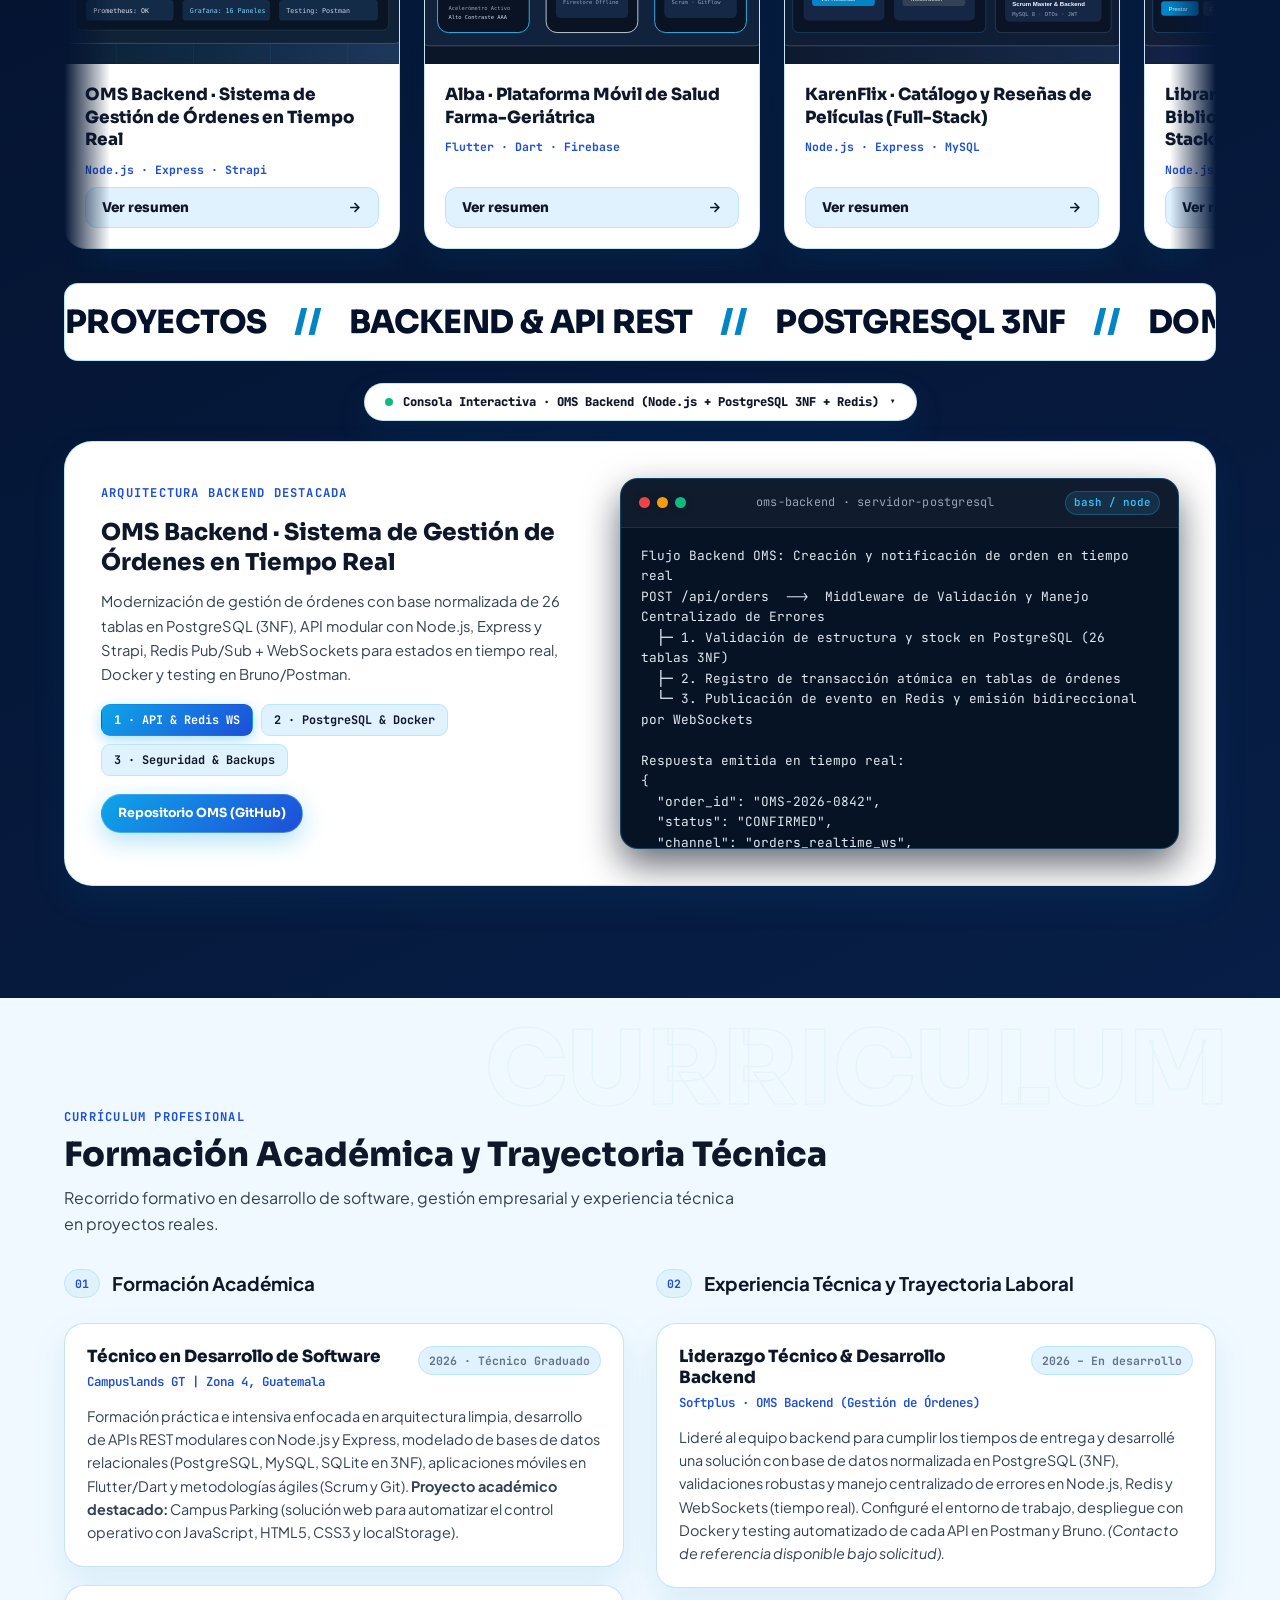
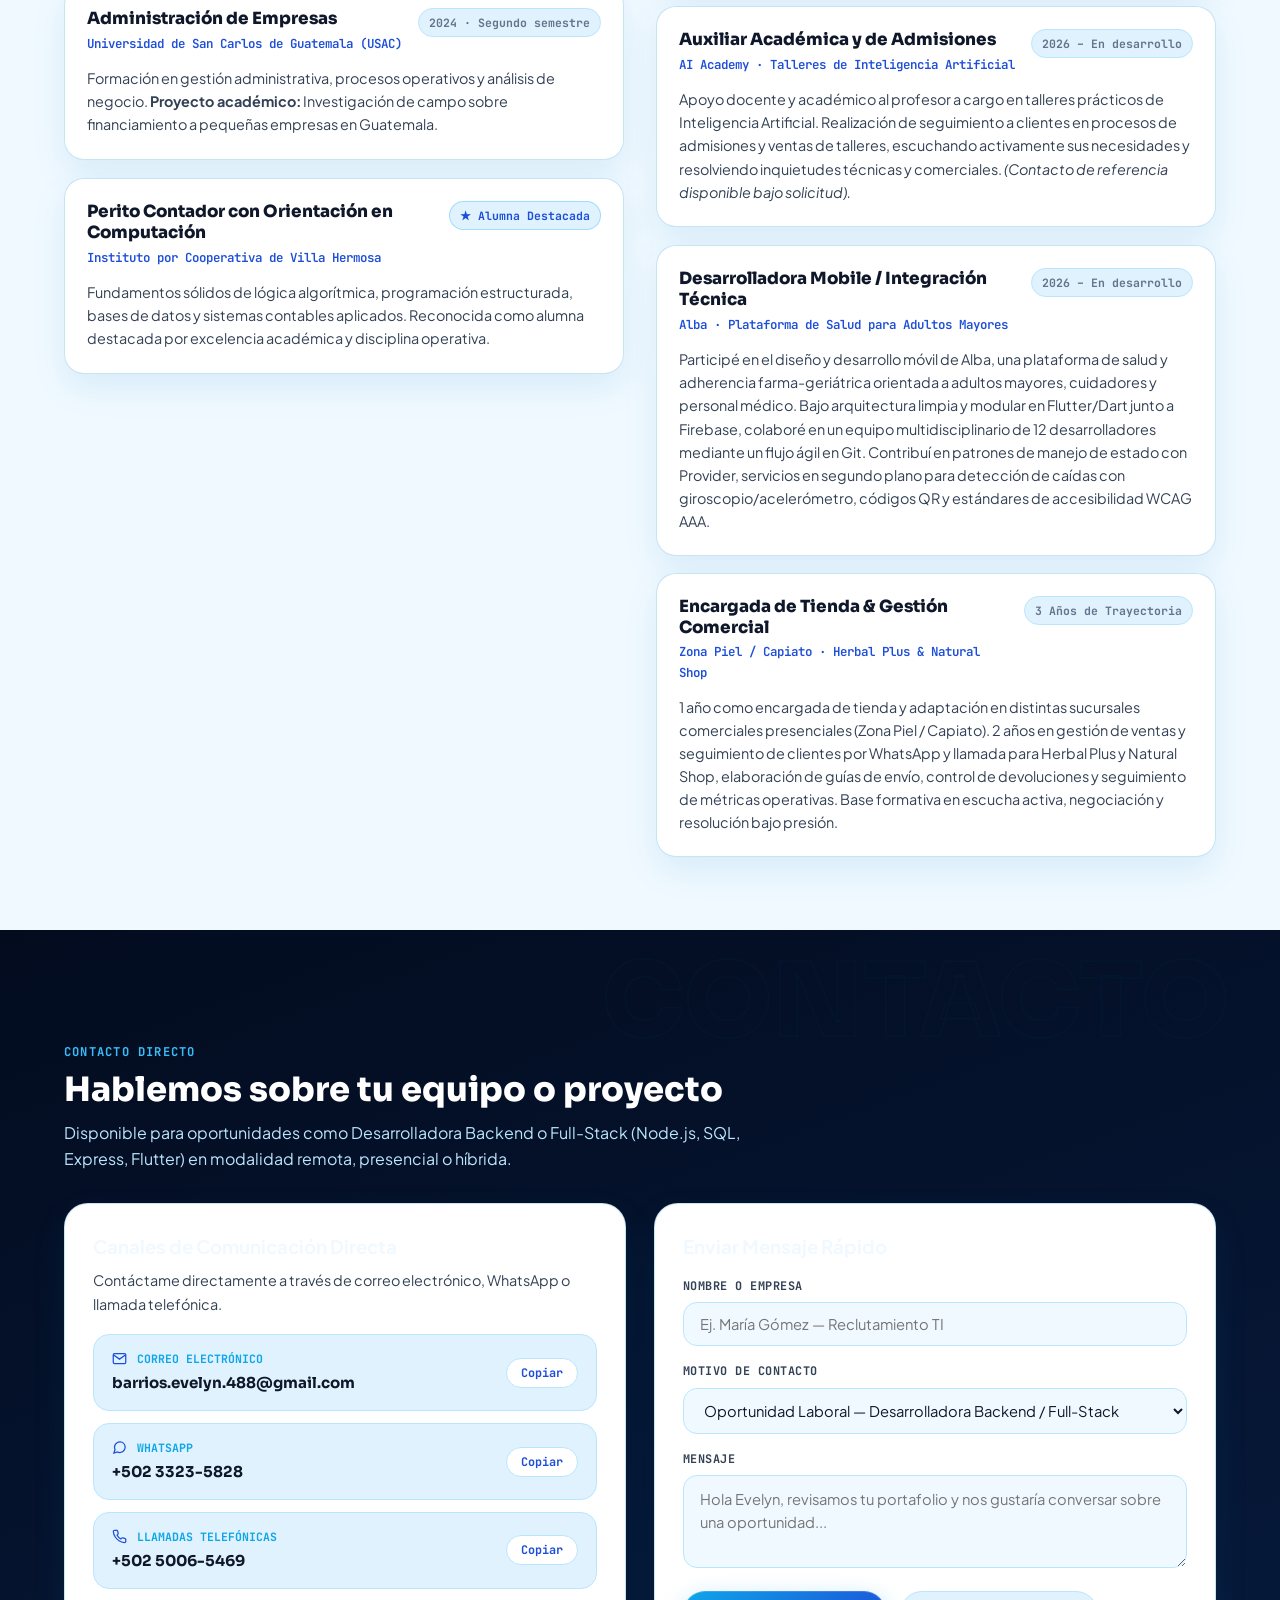
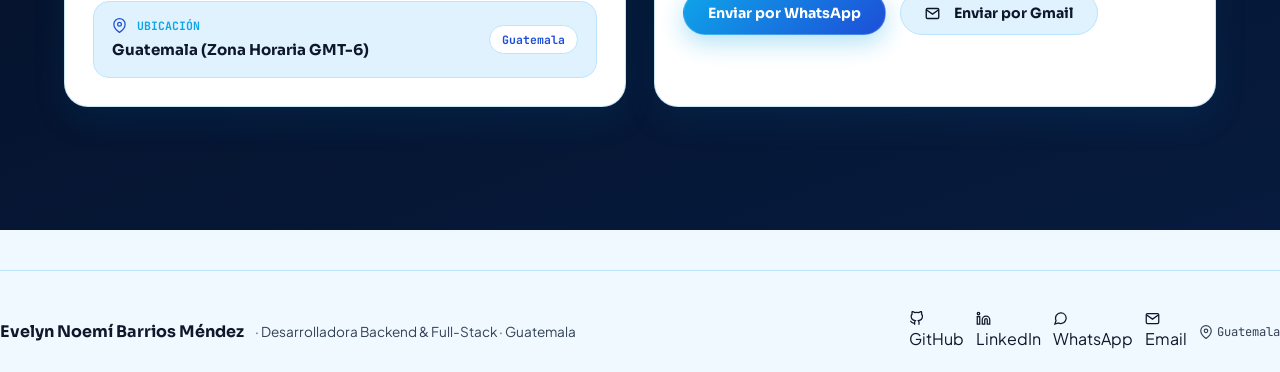
==== commit 8e9b6366: "feat(v12-trayectoria): tarjetas entran desde izquierda y derecha ensamblandose con GSAP" ====
--- a/index.html
+++ b/index.html
@@ -10,7 +10,7 @@
   <link href="https://fonts.googleapis.com/css2?family=JetBrains+Mono:wght@400;500;700;800&family=Playfair+Display:ital,wght@0,600;1,600;1,700&family=Plus+Jakarta+Sans:wght@400;500;600;700;800;900&family=Sora:wght@600;700;800;900&display=swap" rel="stylesheet" />
 
   <!-- Arquitectura Modular CSS -->
-  <link rel="stylesheet" href="css/main.css?v=11.0" />
+  <link rel="stylesheet" href="css/main.css?v=12.0" />
 </head>
 <body>
   <!-- Barra Láser Superior de Descubrimiento de Scroll -->
@@ -314,6 +314,6 @@
   <script src="https://cdnjs.cloudflare.com/ajax/libs/gsap/3.12.5/ScrollTrigger.min.js" defer></script>
 
   <!-- Arquitectura Modular JavaScript (ES6 Modules) -->
-  <script type="module" src="js/main.js?v=11.0"></script>
+  <script type="module" src="js/main.js?v=12.0"></script>
 </body>
 </html>
--- a/css/main.css
+++ b/css/main.css
@@ -23,7 +23,7 @@
 @import url('./components/modales.css?v=10.0');
 @import url('./components/contact.css?v=10.0');
 @import url('./components/animations.css?v=10.0');
-@import url('./components/intro-origami.css?v=11.0');
+@import url('./components/intro-origami.css?v=12.0');
 
 /* 5. Reglas responsivas master (Media queries unificadas) */
 @import url('./responsive.css?v=11.0');
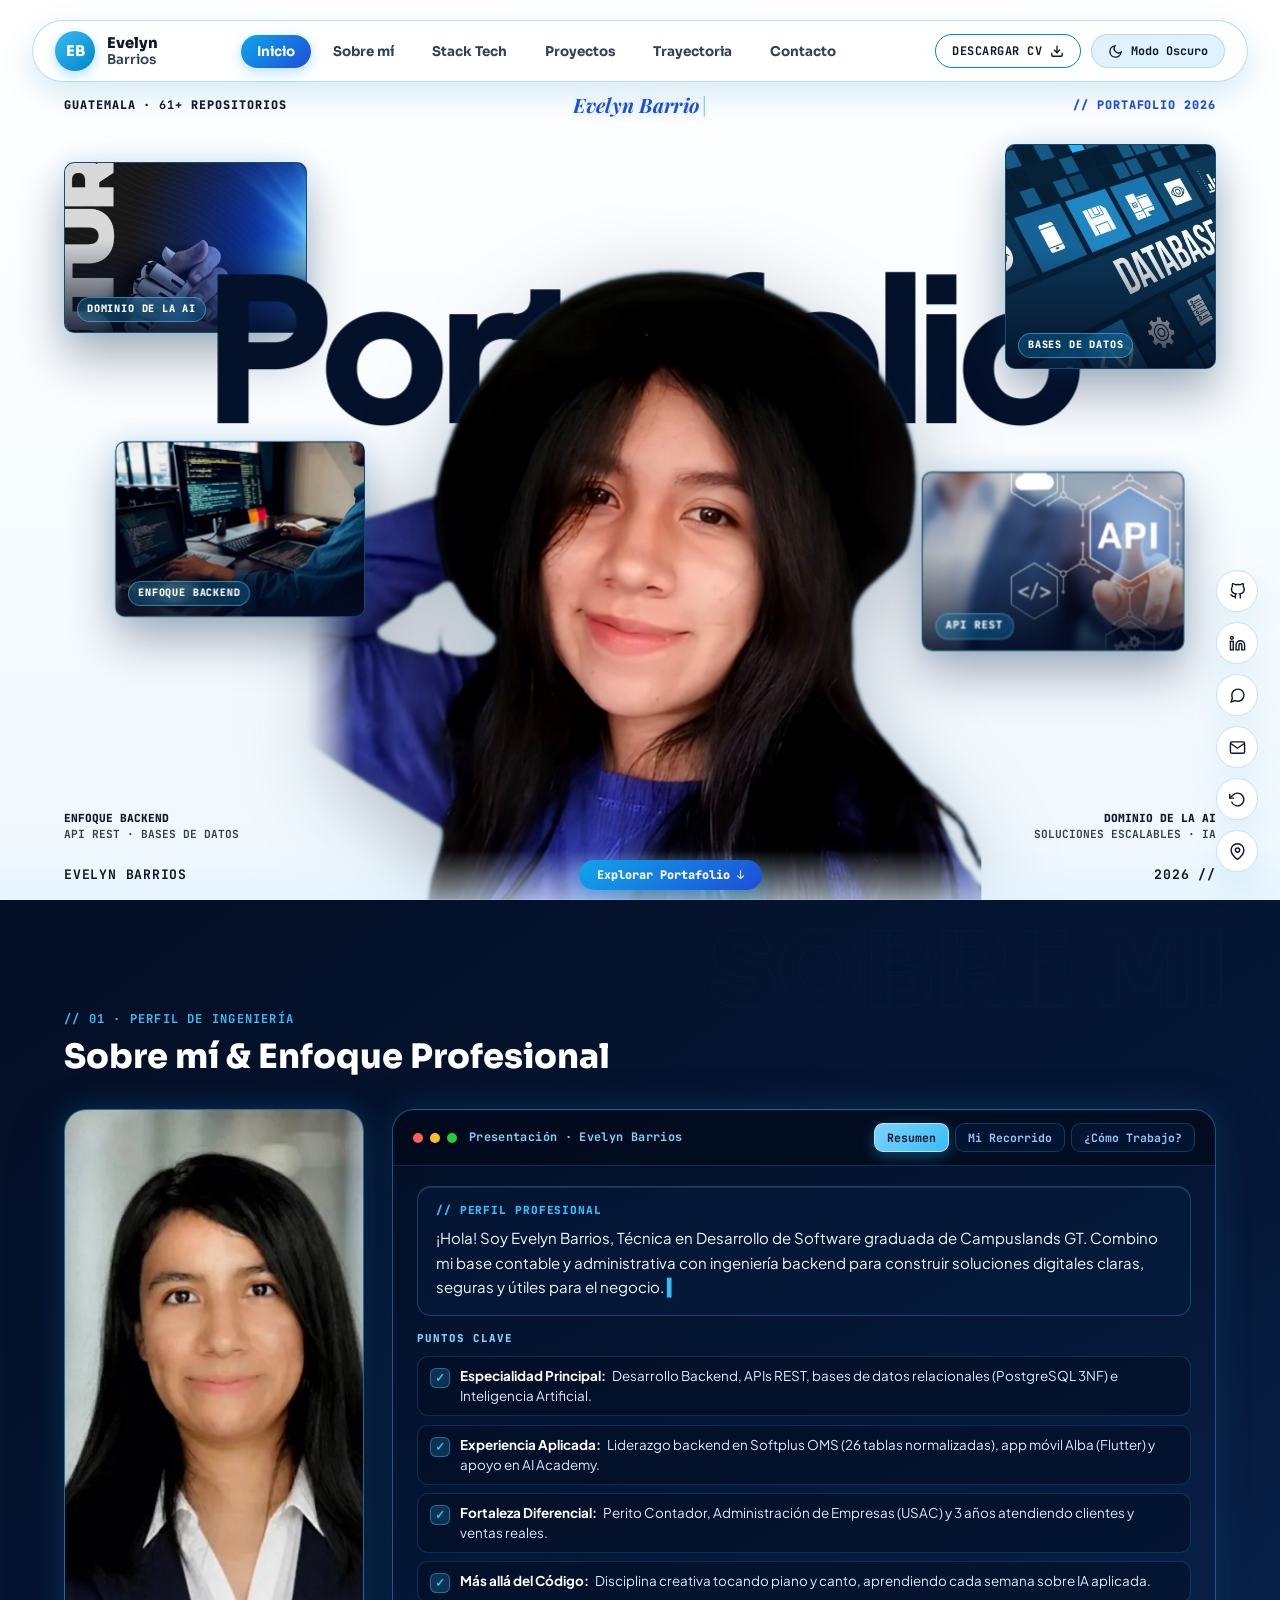
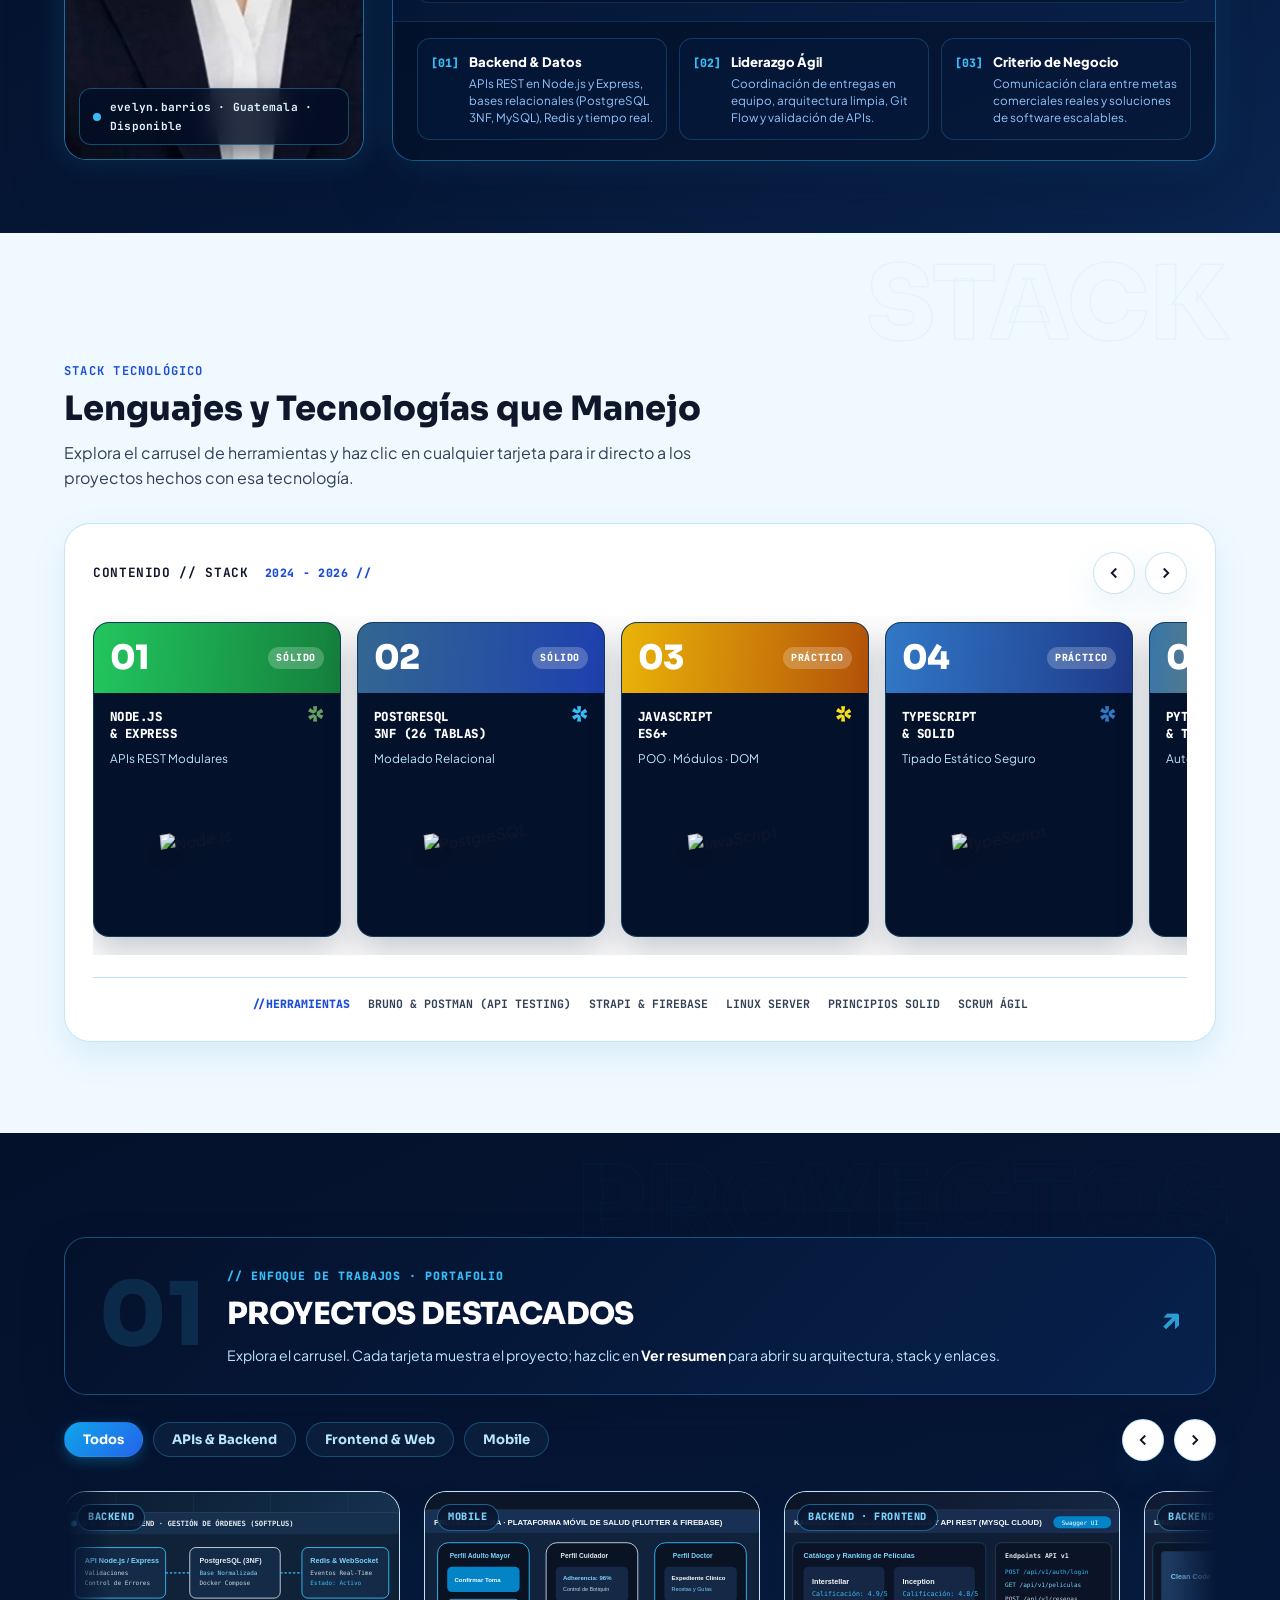
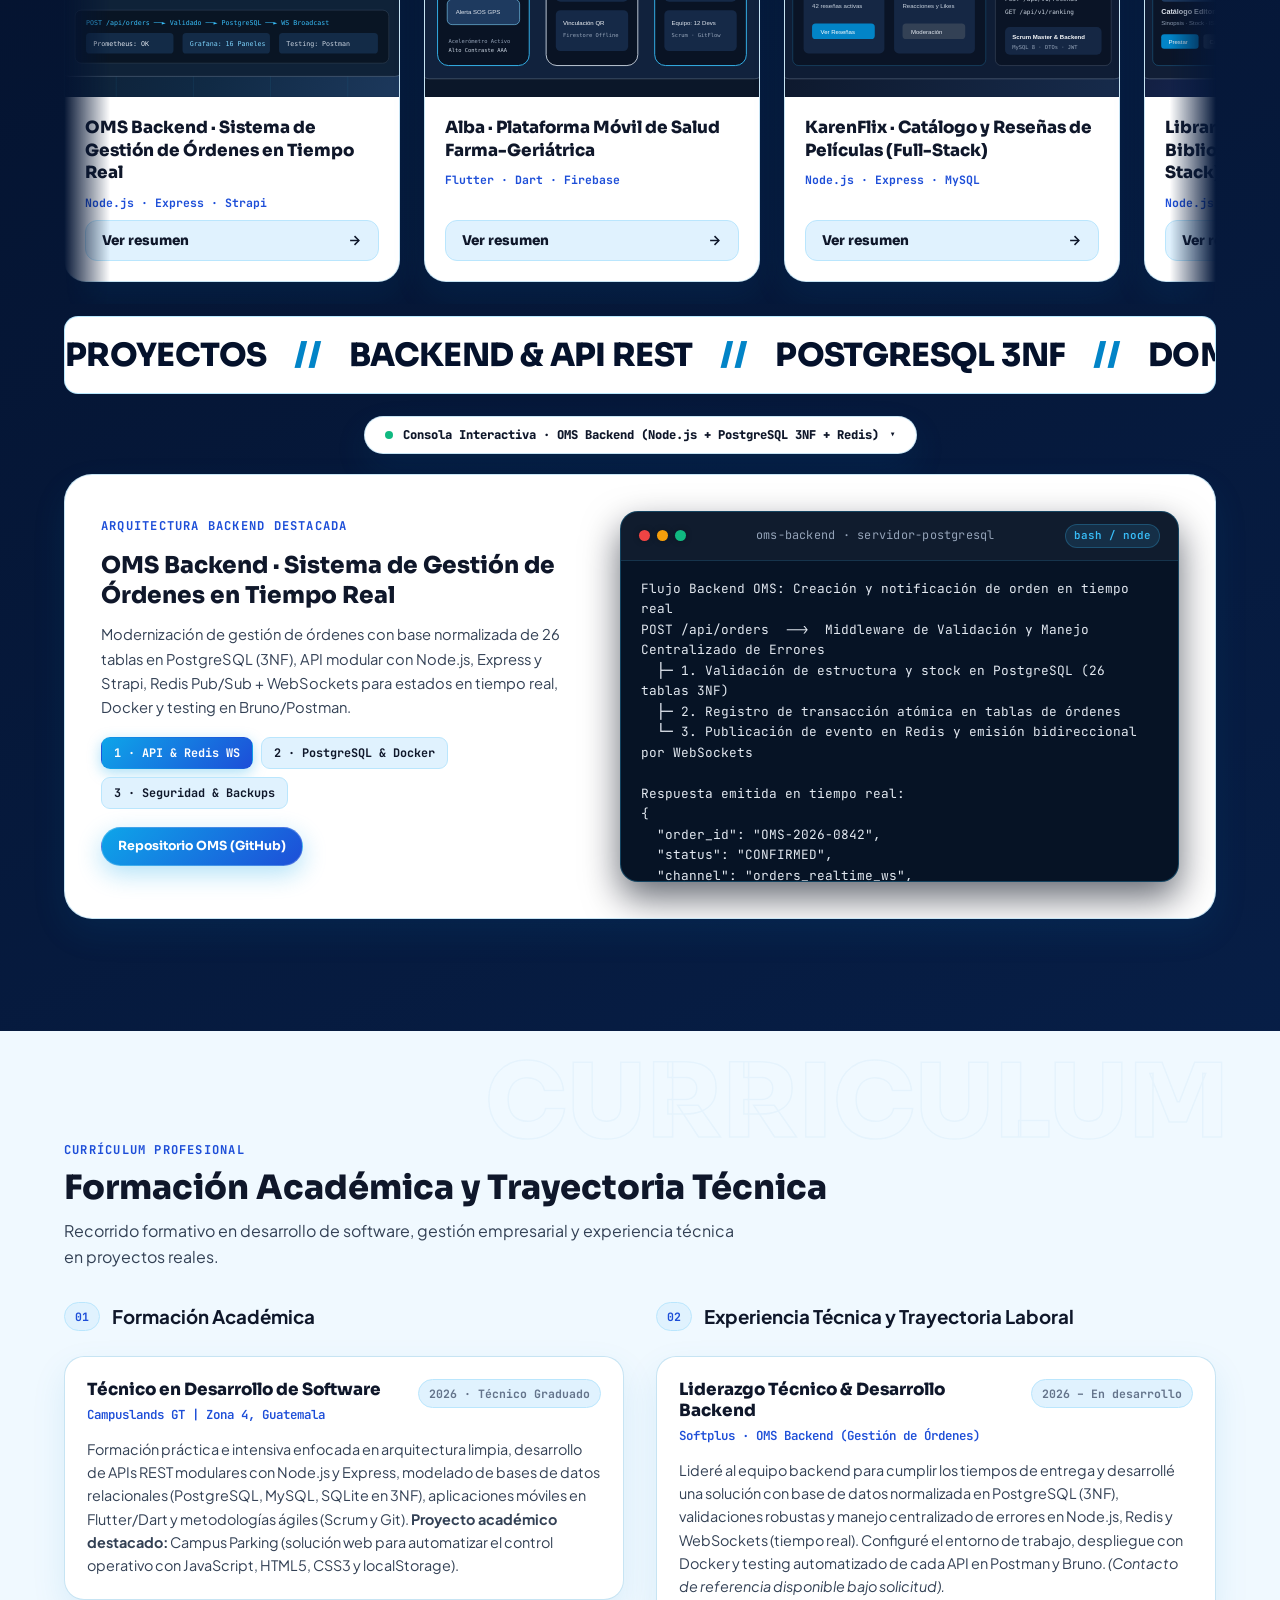
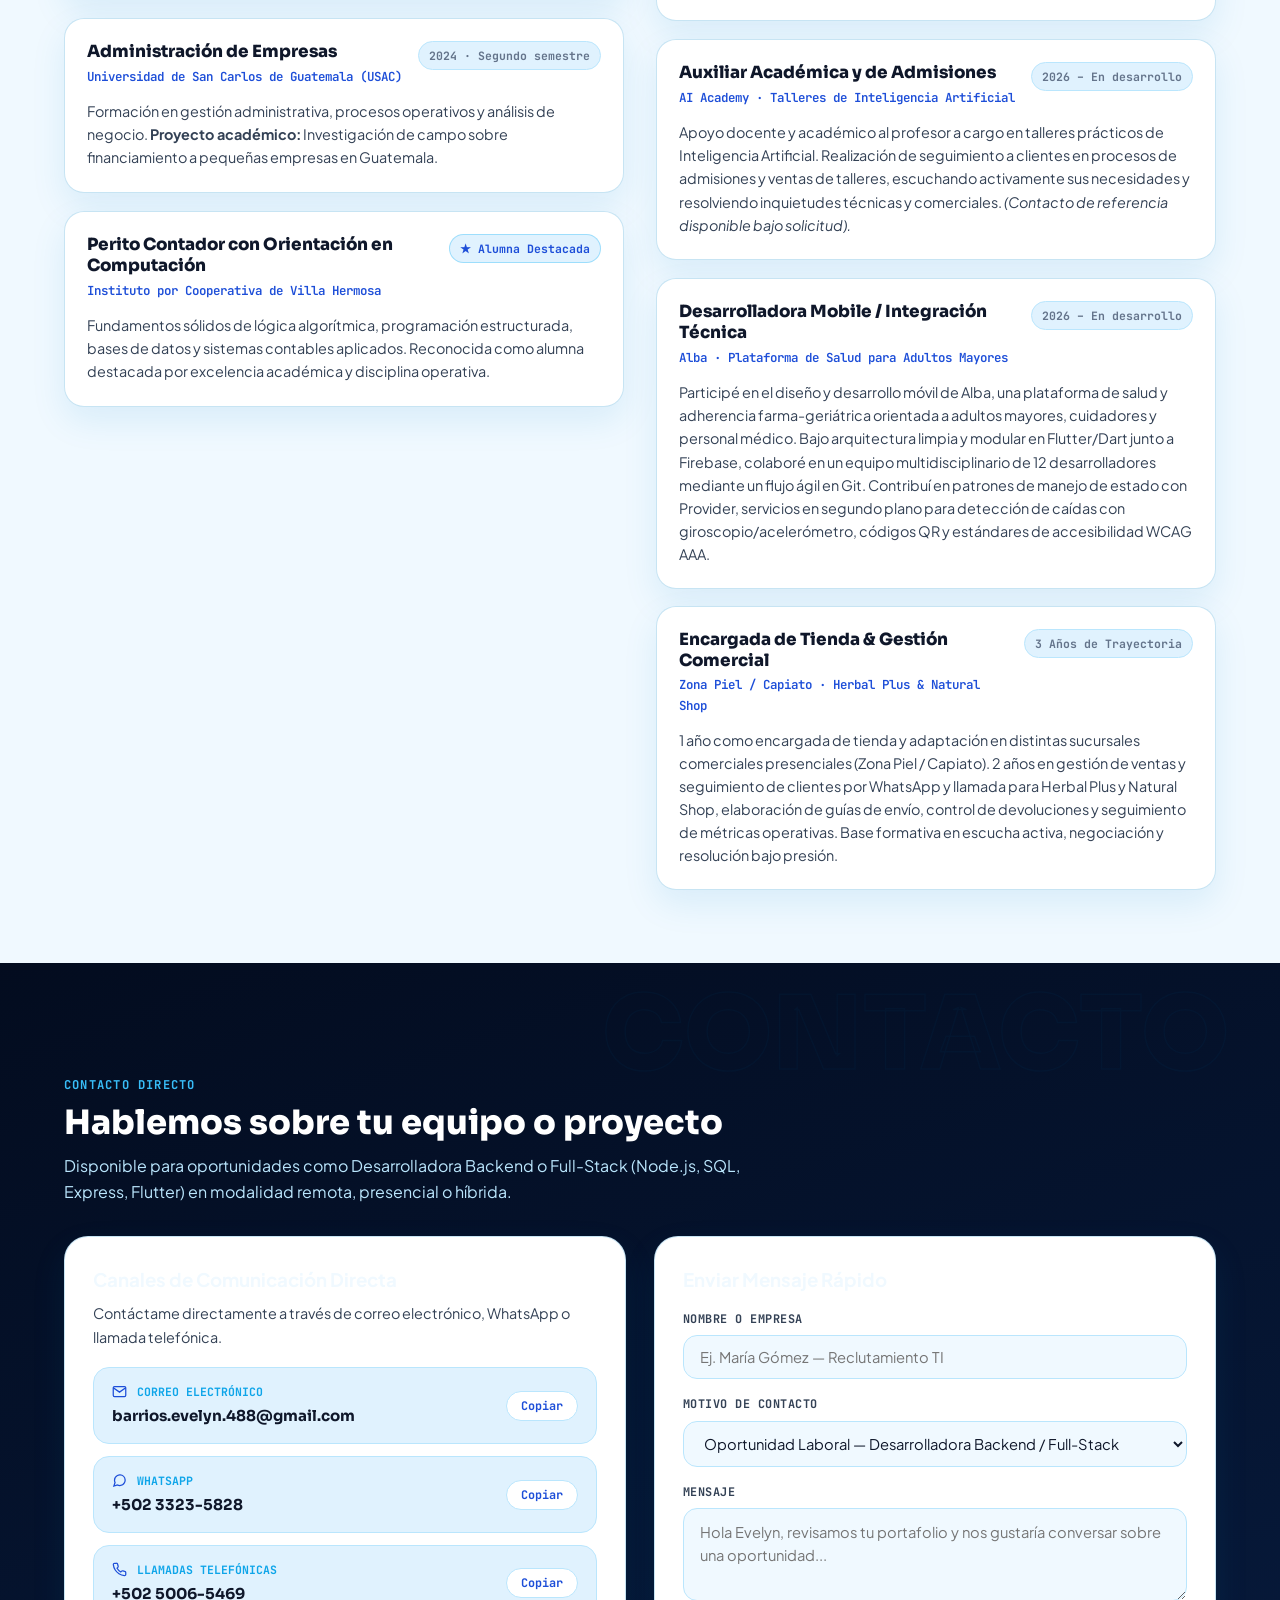
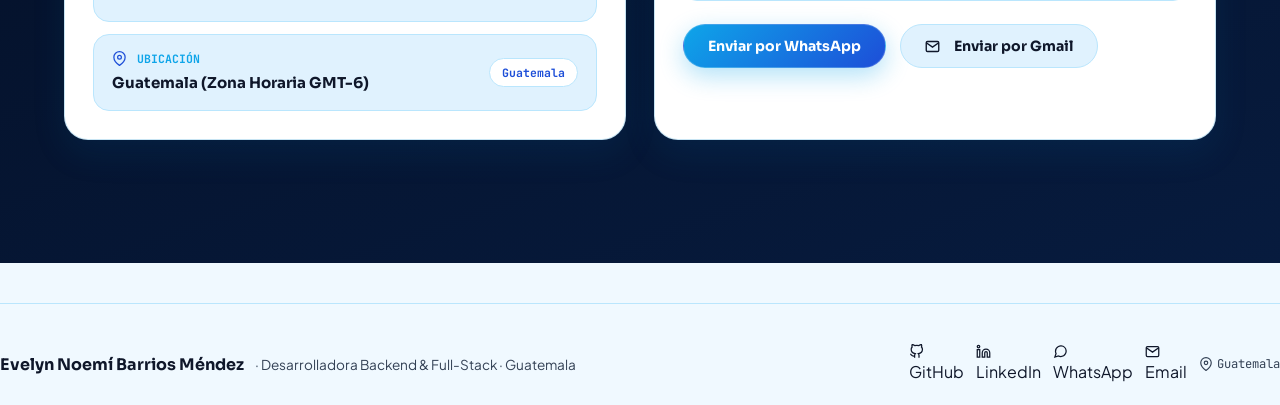
==== commit 21012050: "feat(v13-polish): texto claro con typing automatico y puntos clave en Sobre Mi + tarjetas Stack una " ====
--- a/index.html
+++ b/index.html
@@ -10,7 +10,7 @@
   <link href="https://fonts.googleapis.com/css2?family=JetBrains+Mono:wght@400;500;700;800&family=Playfair+Display:ital,wght@0,600;1,600;1,700&family=Plus+Jakarta+Sans:wght@400;500;600;700;800;900&family=Sora:wght@600;700;800;900&display=swap" rel="stylesheet" />
 
   <!-- Arquitectura Modular CSS -->
-  <link rel="stylesheet" href="css/main.css?v=12.0" />
+  <link rel="stylesheet" href="css/main.css?v=13.0" />
 </head>
 <body>
   <!-- Barra Láser Superior de Descubrimiento de Scroll -->
@@ -314,6 +314,6 @@
   <script src="https://cdnjs.cloudflare.com/ajax/libs/gsap/3.12.5/ScrollTrigger.min.js" defer></script>
 
   <!-- Arquitectura Modular JavaScript (ES6 Modules) -->
-  <script type="module" src="js/main.js?v=12.0"></script>
+  <script type="module" src="js/main.js?v=13.0"></script>
 </body>
 </html>
--- a/css/main.css
+++ b/css/main.css
@@ -23,7 +23,7 @@
 @import url('./components/modales.css?v=10.0');
 @import url('./components/contact.css?v=10.0');
 @import url('./components/animations.css?v=10.0');
-@import url('./components/intro-origami.css?v=12.0');
+@import url('./components/intro-origami.css?v=13.0');
 
 /* 5. Reglas responsivas master (Media queries unificadas) */
 @import url('./responsive.css?v=11.0');
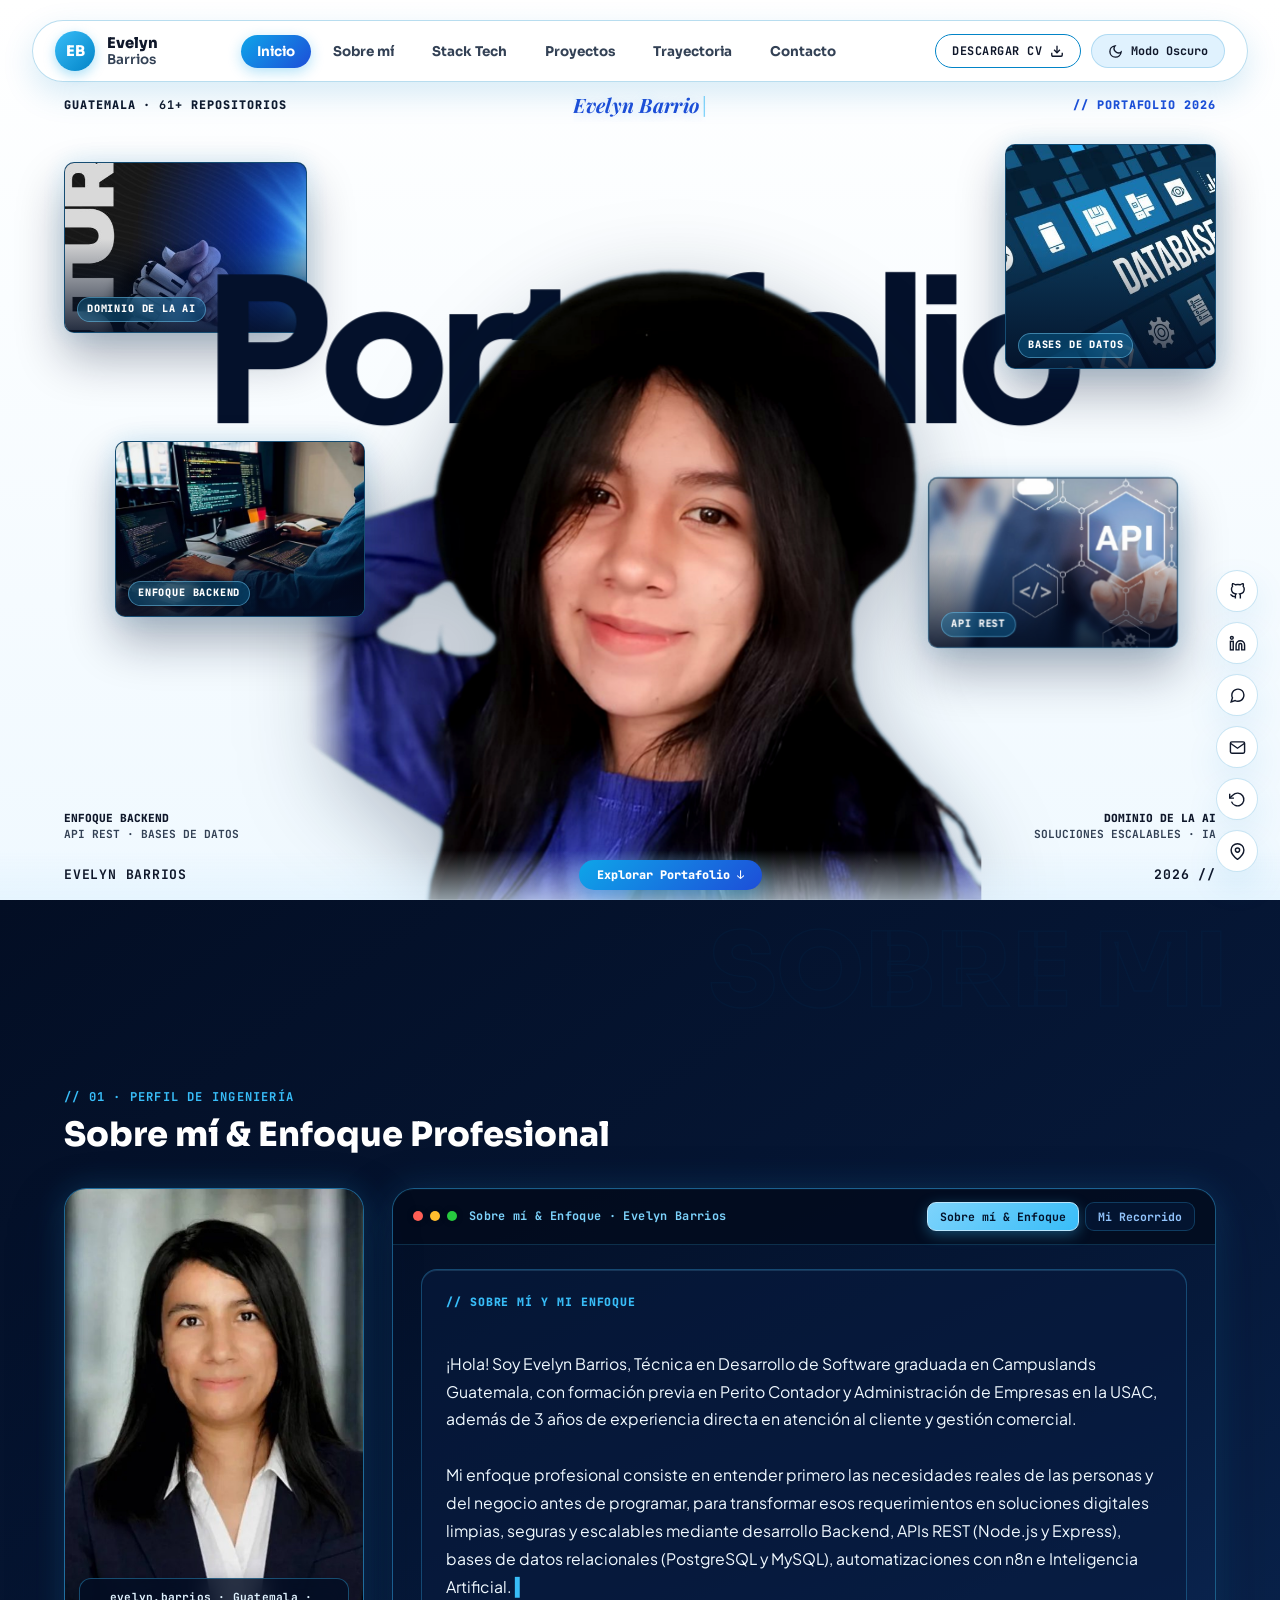
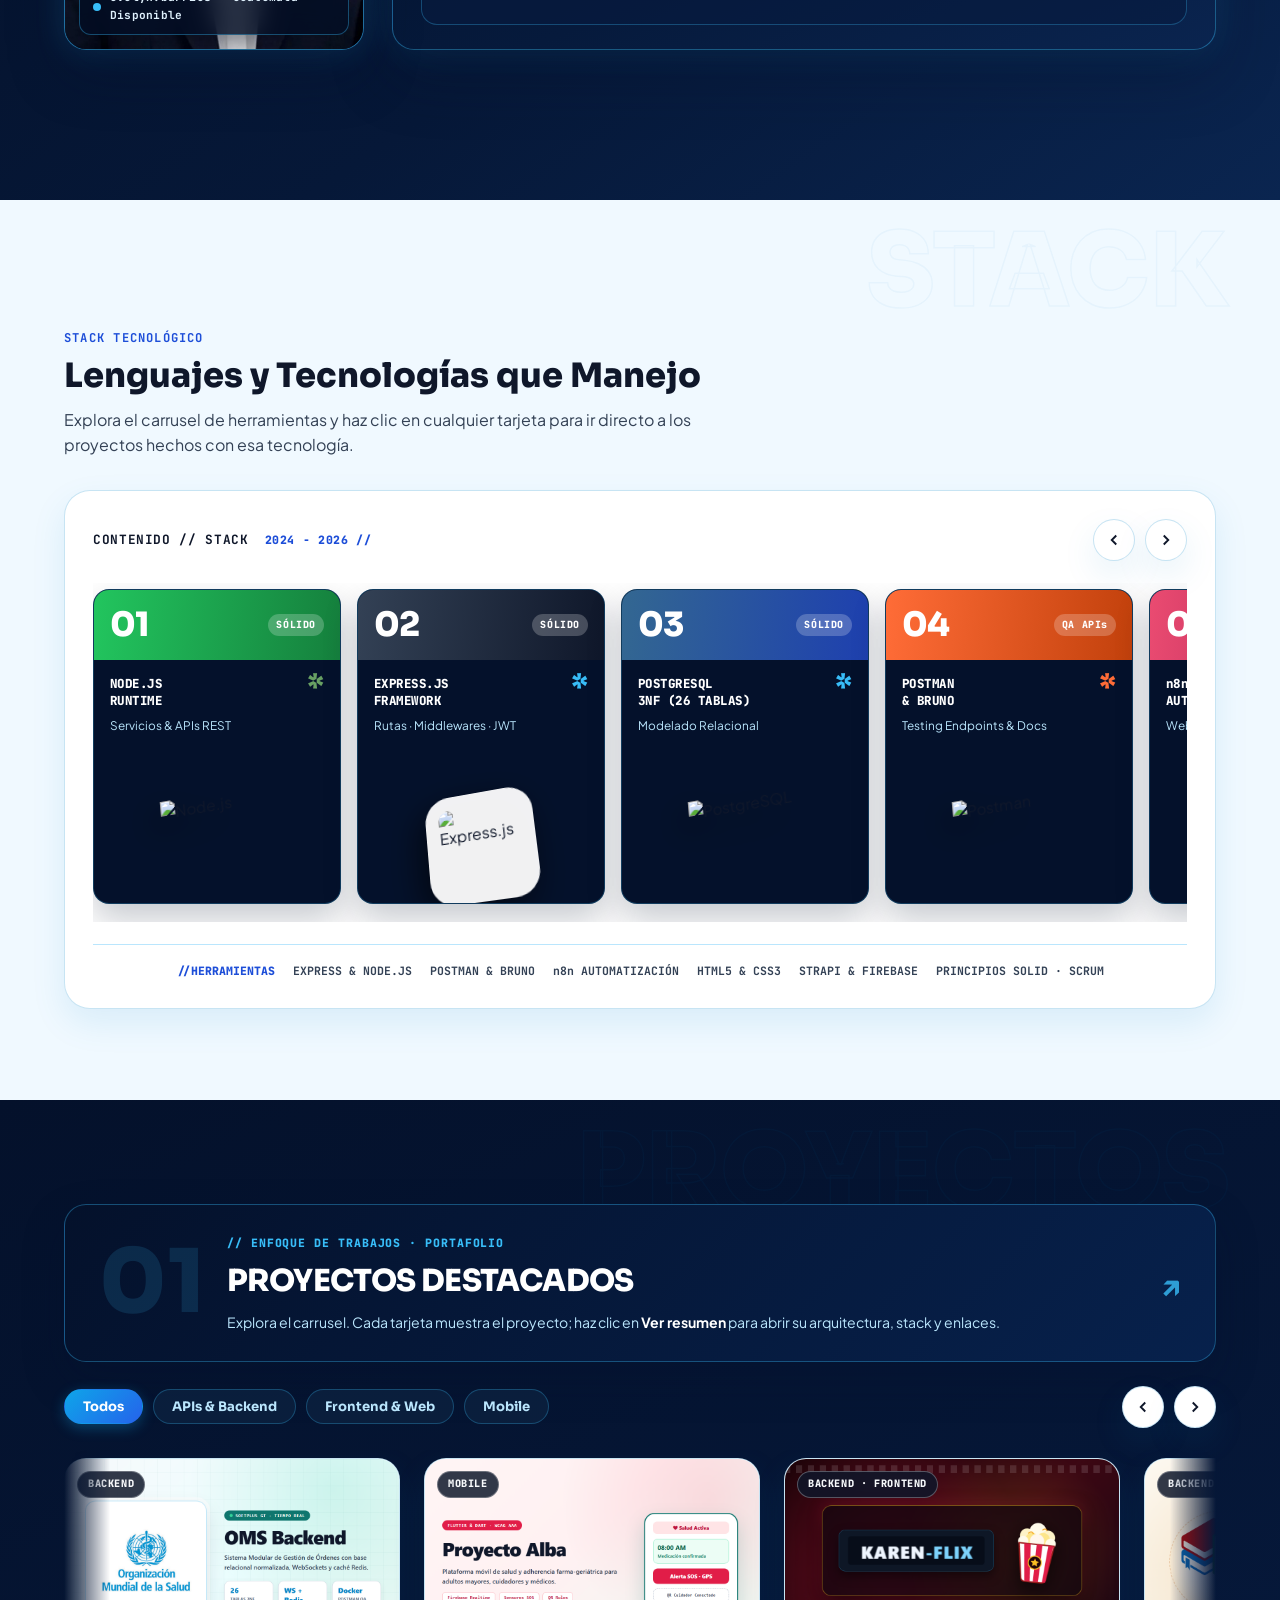
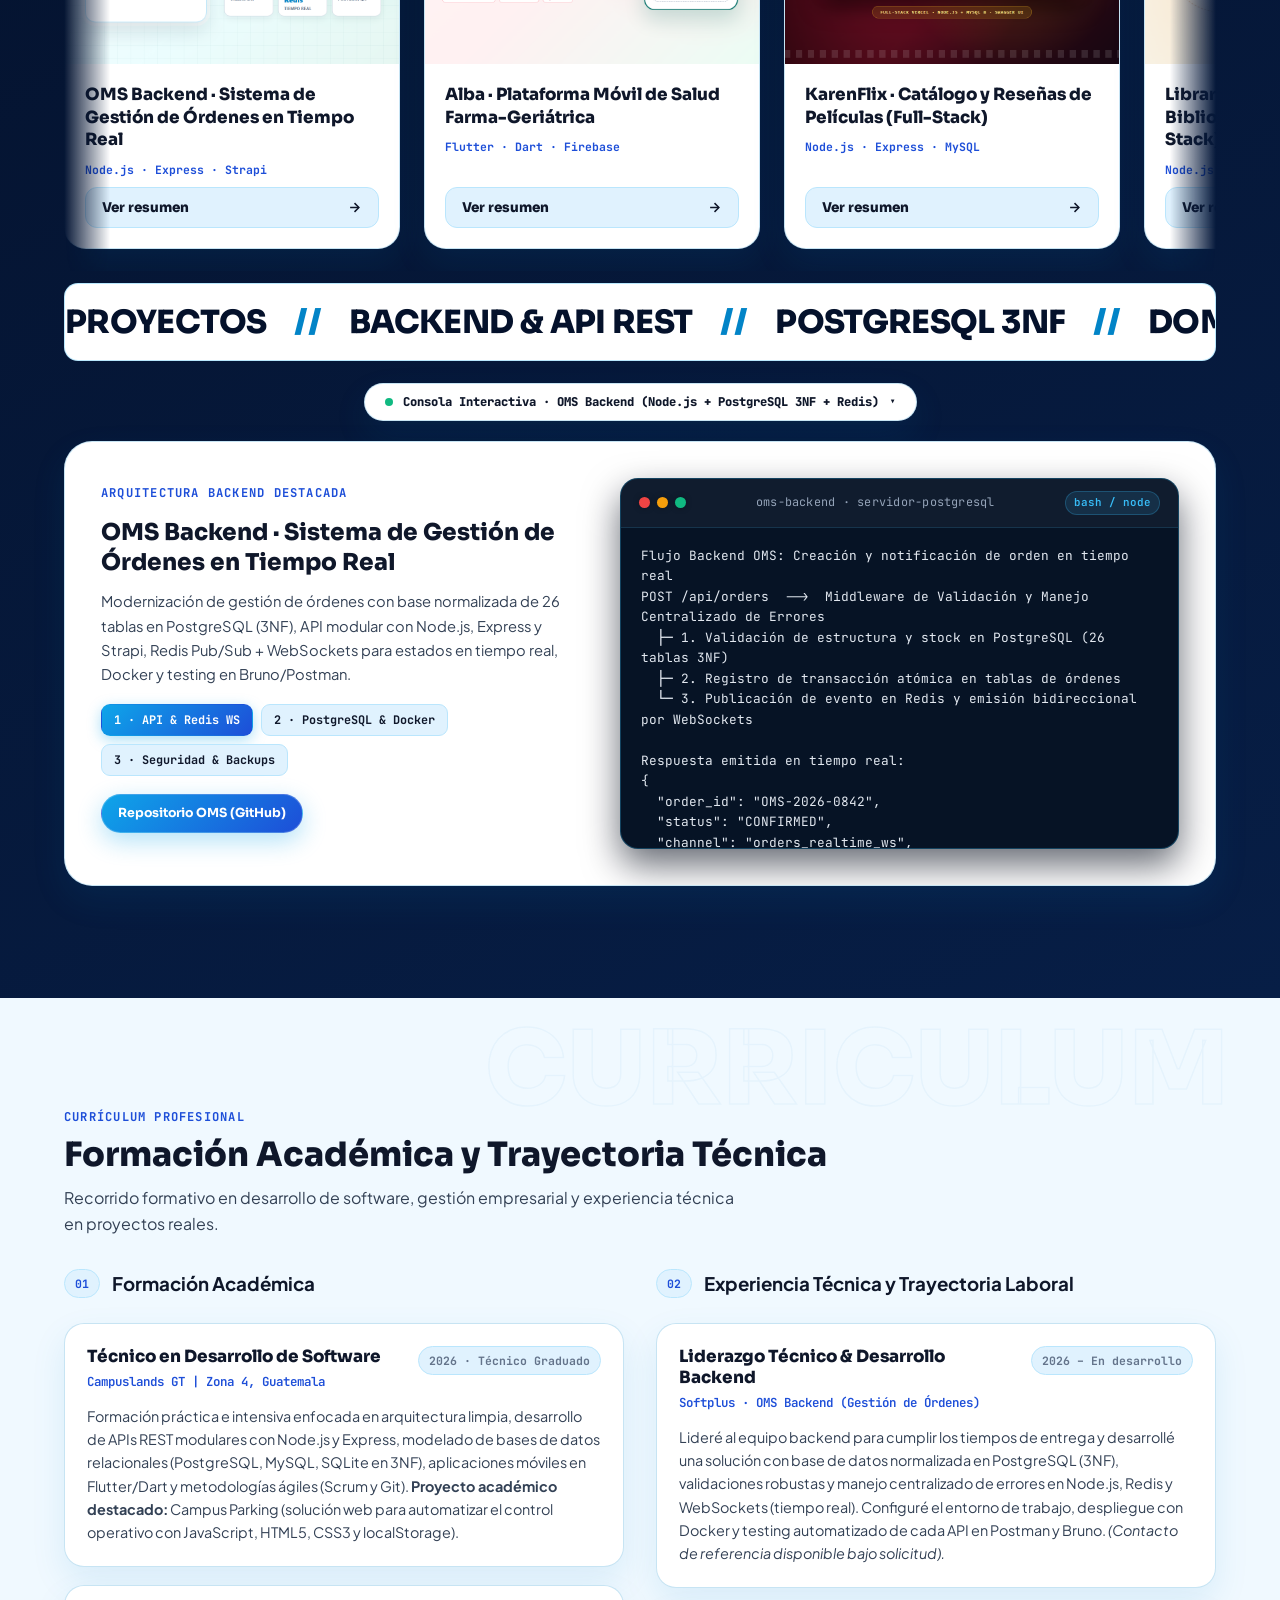
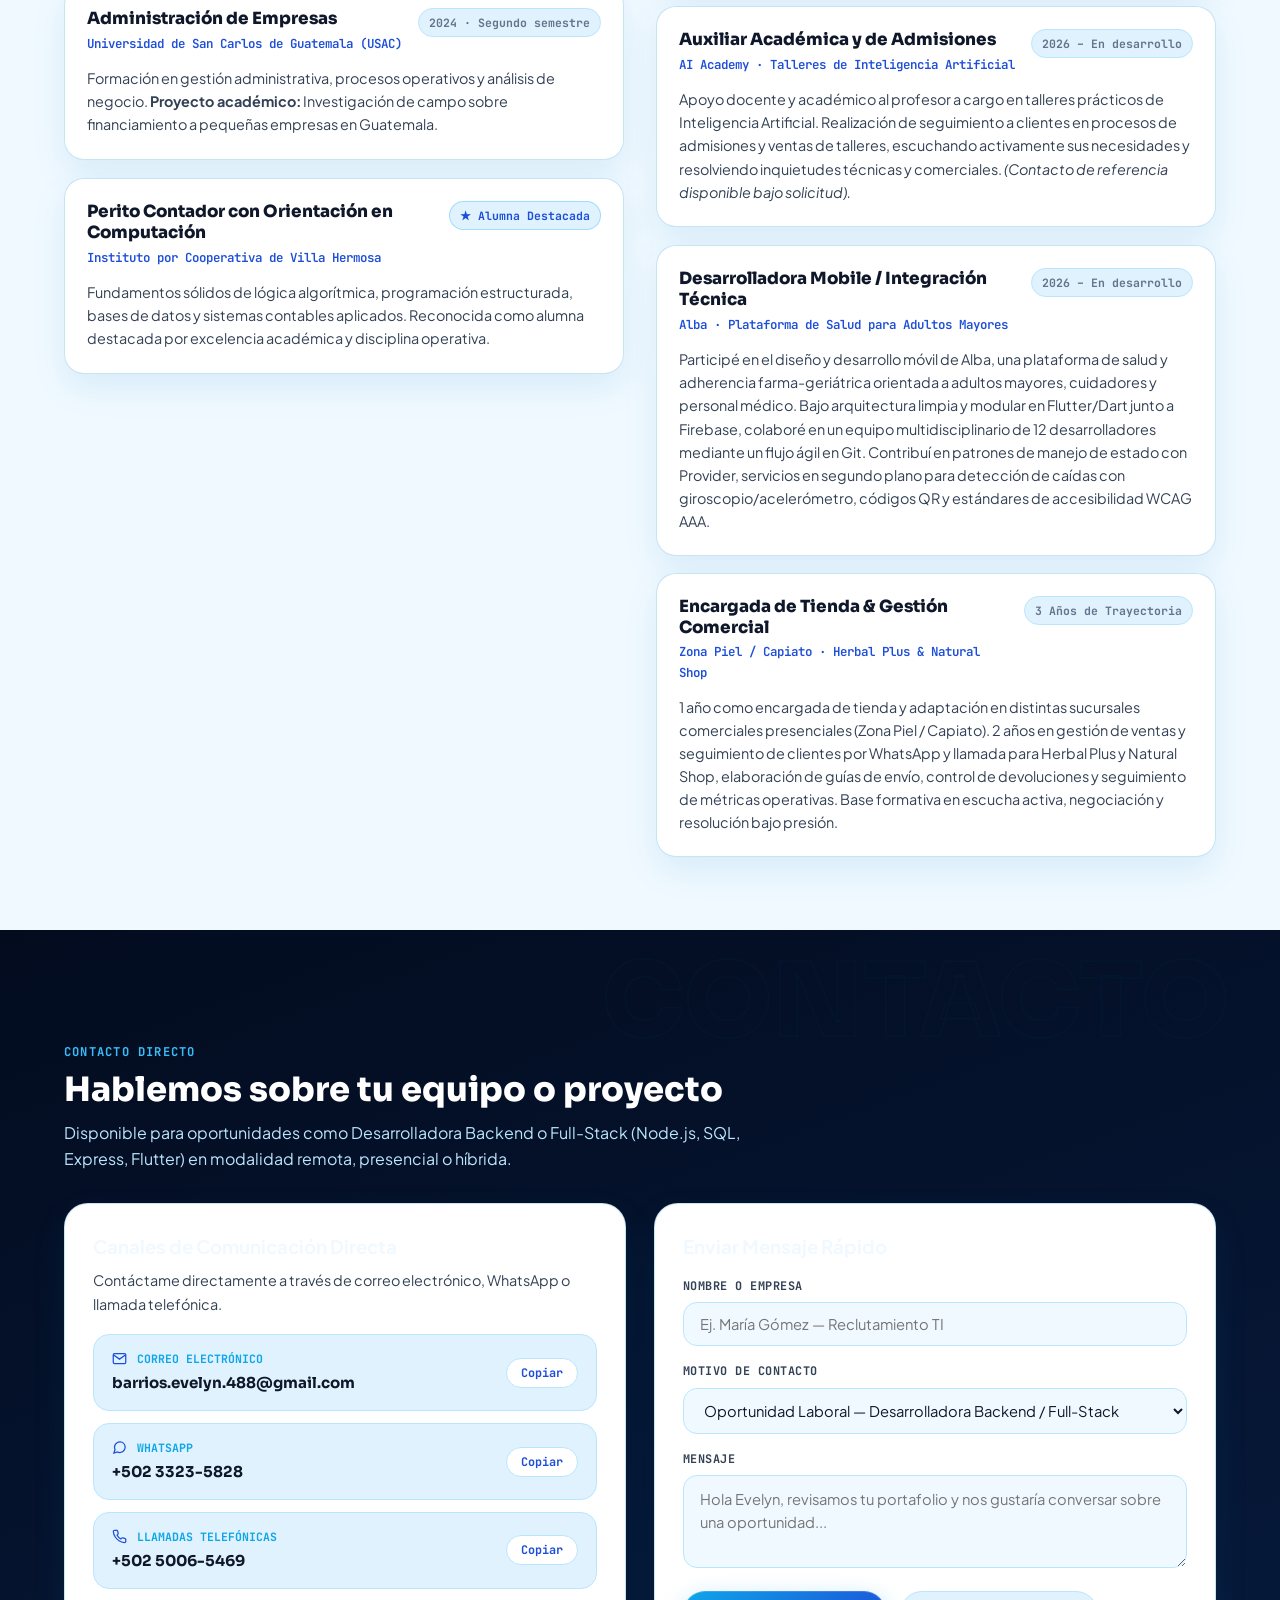
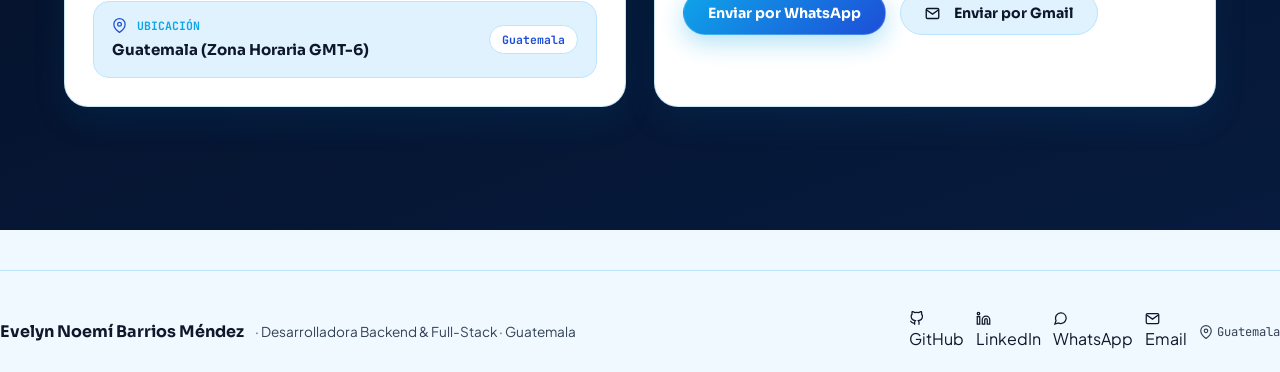
==== commit 2791ea4e: "feat(v14-portadas-stack): portadas PNG editadas para los 10 proyectos, 5 tecnologias mas en Stack y " ====
--- a/index.html
+++ b/index.html
@@ -10,7 +10,7 @@
   <link href="https://fonts.googleapis.com/css2?family=JetBrains+Mono:wght@400;500;700;800&family=Playfair+Display:ital,wght@0,600;1,600;1,700&family=Plus+Jakarta+Sans:wght@400;500;600;700;800;900&family=Sora:wght@600;700;800;900&display=swap" rel="stylesheet" />
 
   <!-- Arquitectura Modular CSS -->
-  <link rel="stylesheet" href="css/main.css?v=13.0" />
+  <link rel="stylesheet" href="css/main.css?v=14.0" />
 </head>
 <body>
   <!-- Barra Láser Superior de Descubrimiento de Scroll -->
@@ -314,6 +314,6 @@
   <script src="https://cdnjs.cloudflare.com/ajax/libs/gsap/3.12.5/ScrollTrigger.min.js" defer></script>
 
   <!-- Arquitectura Modular JavaScript (ES6 Modules) -->
-  <script type="module" src="js/main.js?v=13.0"></script>
+  <script type="module" src="js/main.js?v=14.0"></script>
 </body>
 </html>
--- a/css/main.css
+++ b/css/main.css
@@ -23,7 +23,7 @@
 @import url('./components/modales.css?v=10.0');
 @import url('./components/contact.css?v=10.0');
 @import url('./components/animations.css?v=10.0');
-@import url('./components/intro-origami.css?v=13.0');
+@import url('./components/intro-origami.css?v=14.0');
 
 /* 5. Reglas responsivas master (Media queries unificadas) */
-@import url('./responsive.css?v=11.0');
+@import url('./responsive.css?v=14.0');
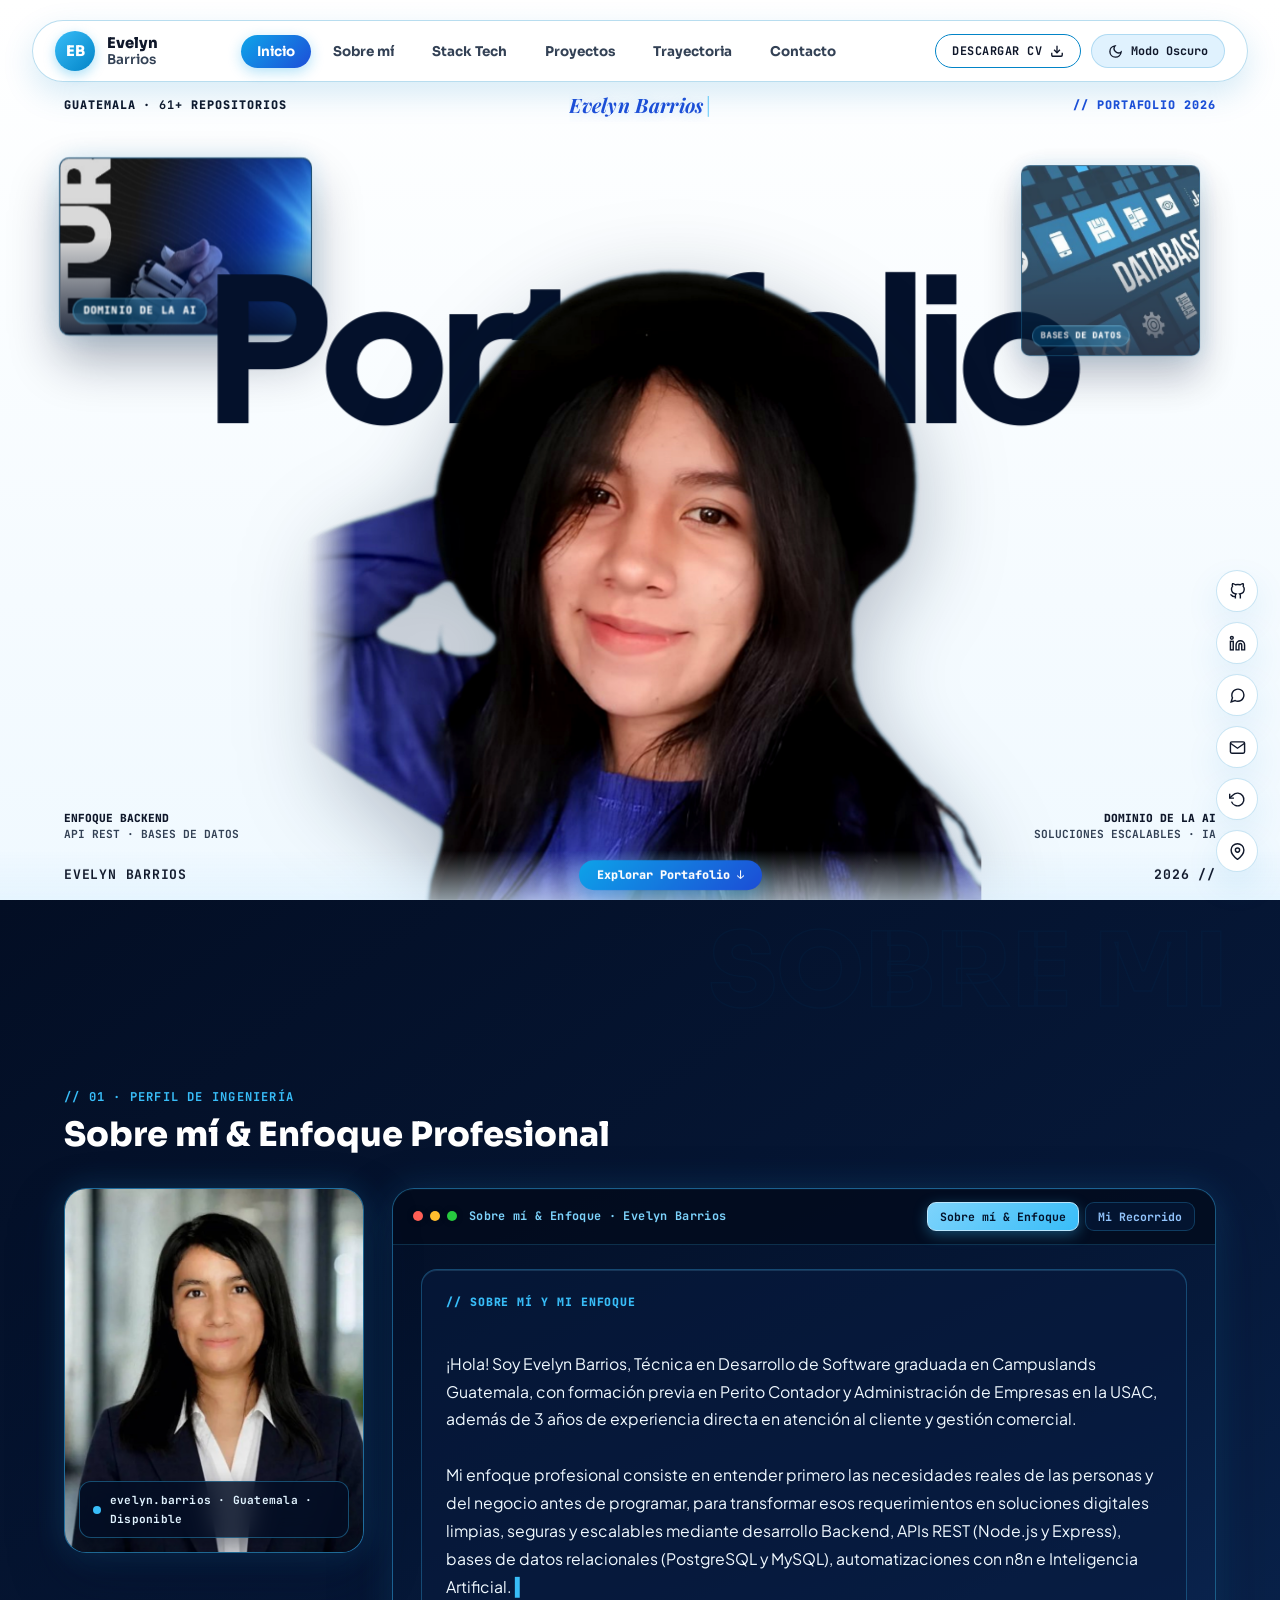
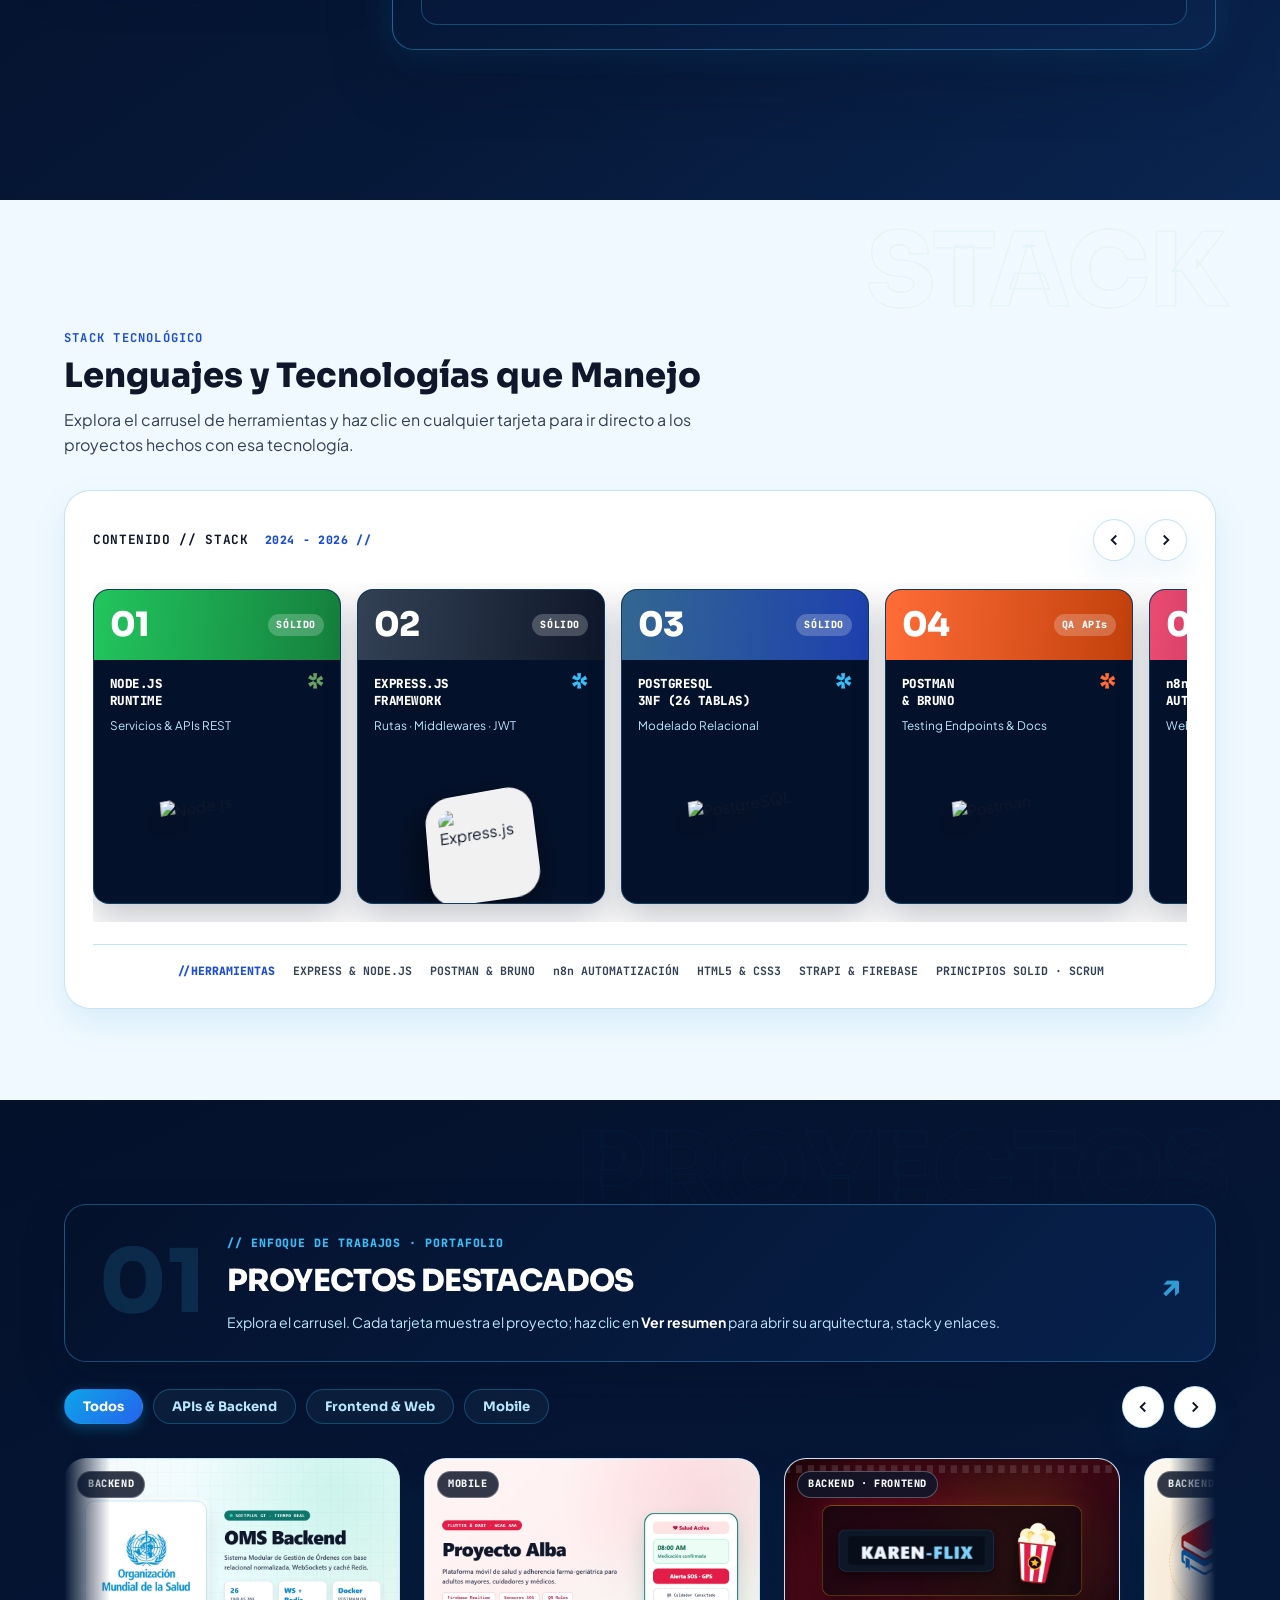
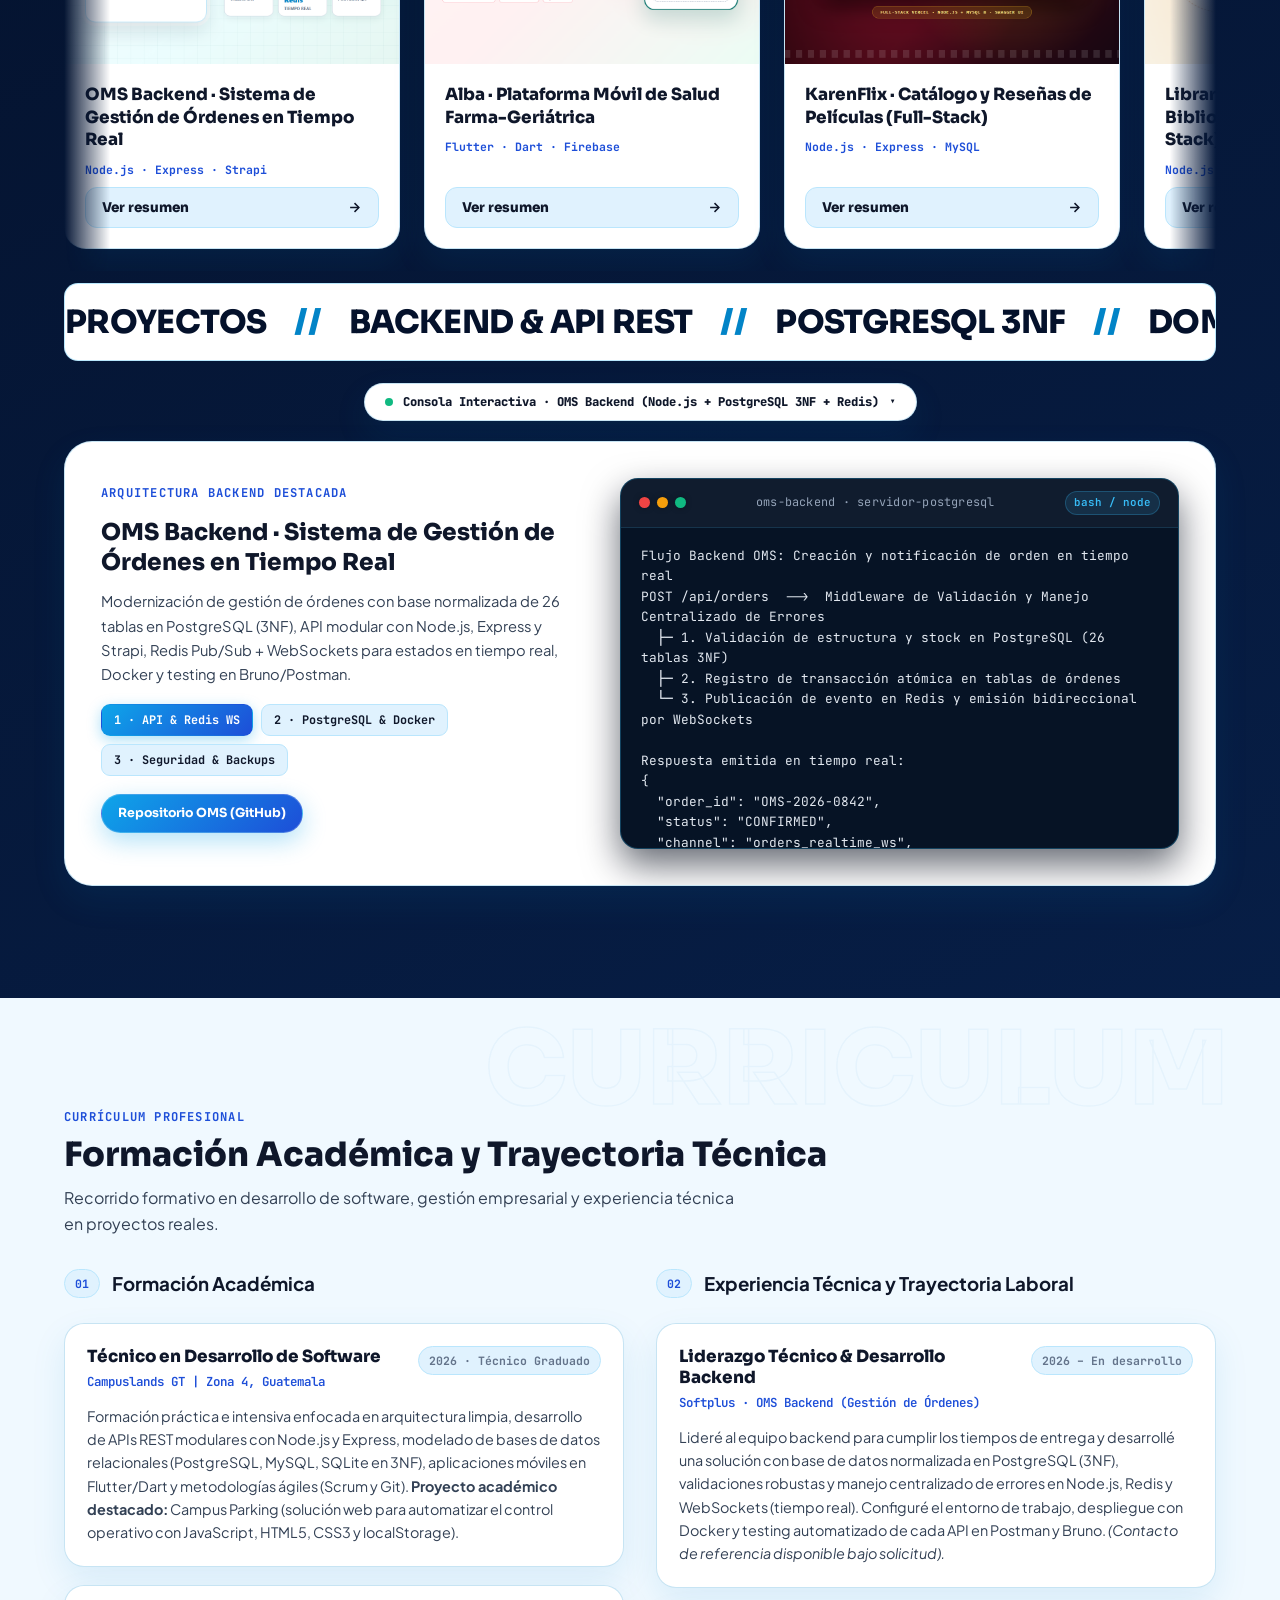
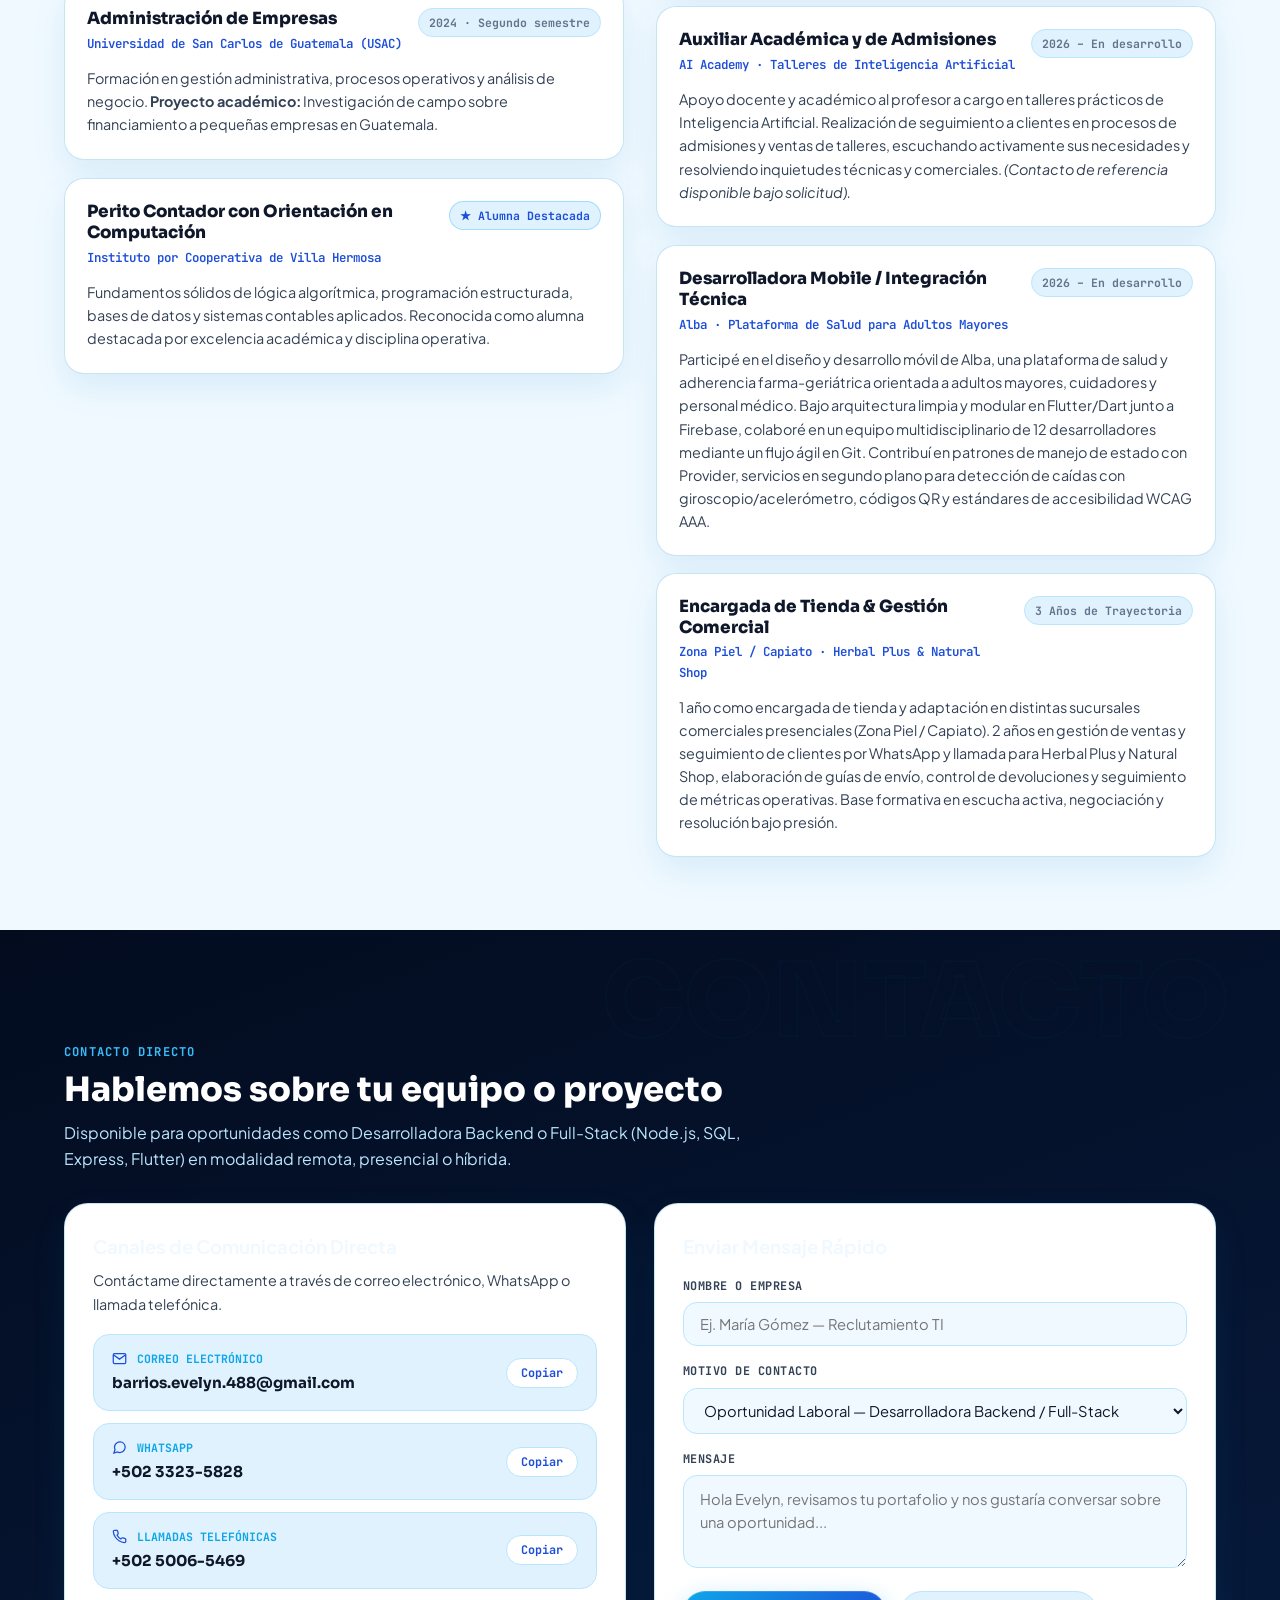
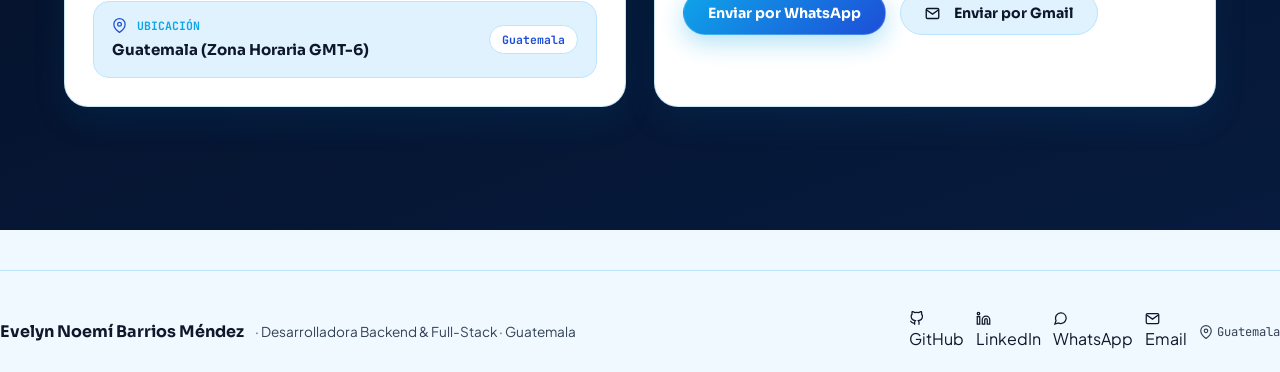
==== commit 064869df: "fix(v15-sobre-mi): tamano fijo de foto al deslizar para que no se estire durante el typing" ====
--- a/index.html
+++ b/index.html
@@ -10,7 +10,7 @@
   <link href="https://fonts.googleapis.com/css2?family=JetBrains+Mono:wght@400;500;700;800&family=Playfair+Display:ital,wght@0,600;1,600;1,700&family=Plus+Jakarta+Sans:wght@400;500;600;700;800;900&family=Sora:wght@600;700;800;900&display=swap" rel="stylesheet" />
 
   <!-- Arquitectura Modular CSS -->
-  <link rel="stylesheet" href="css/main.css?v=14.0" />
+  <link rel="stylesheet" href="css/main.css?v=15.0" />
 </head>
 <body>
   <!-- Barra Láser Superior de Descubrimiento de Scroll -->
--- a/css/main.css
+++ b/css/main.css
@@ -23,7 +23,7 @@
 @import url('./components/modales.css?v=10.0');
 @import url('./components/contact.css?v=10.0');
 @import url('./components/animations.css?v=10.0');
-@import url('./components/intro-origami.css?v=14.0');
+@import url('./components/intro-origami.css?v=15.0');
 
 /* 5. Reglas responsivas master (Media queries unificadas) */
 @import url('./responsive.css?v=14.0');
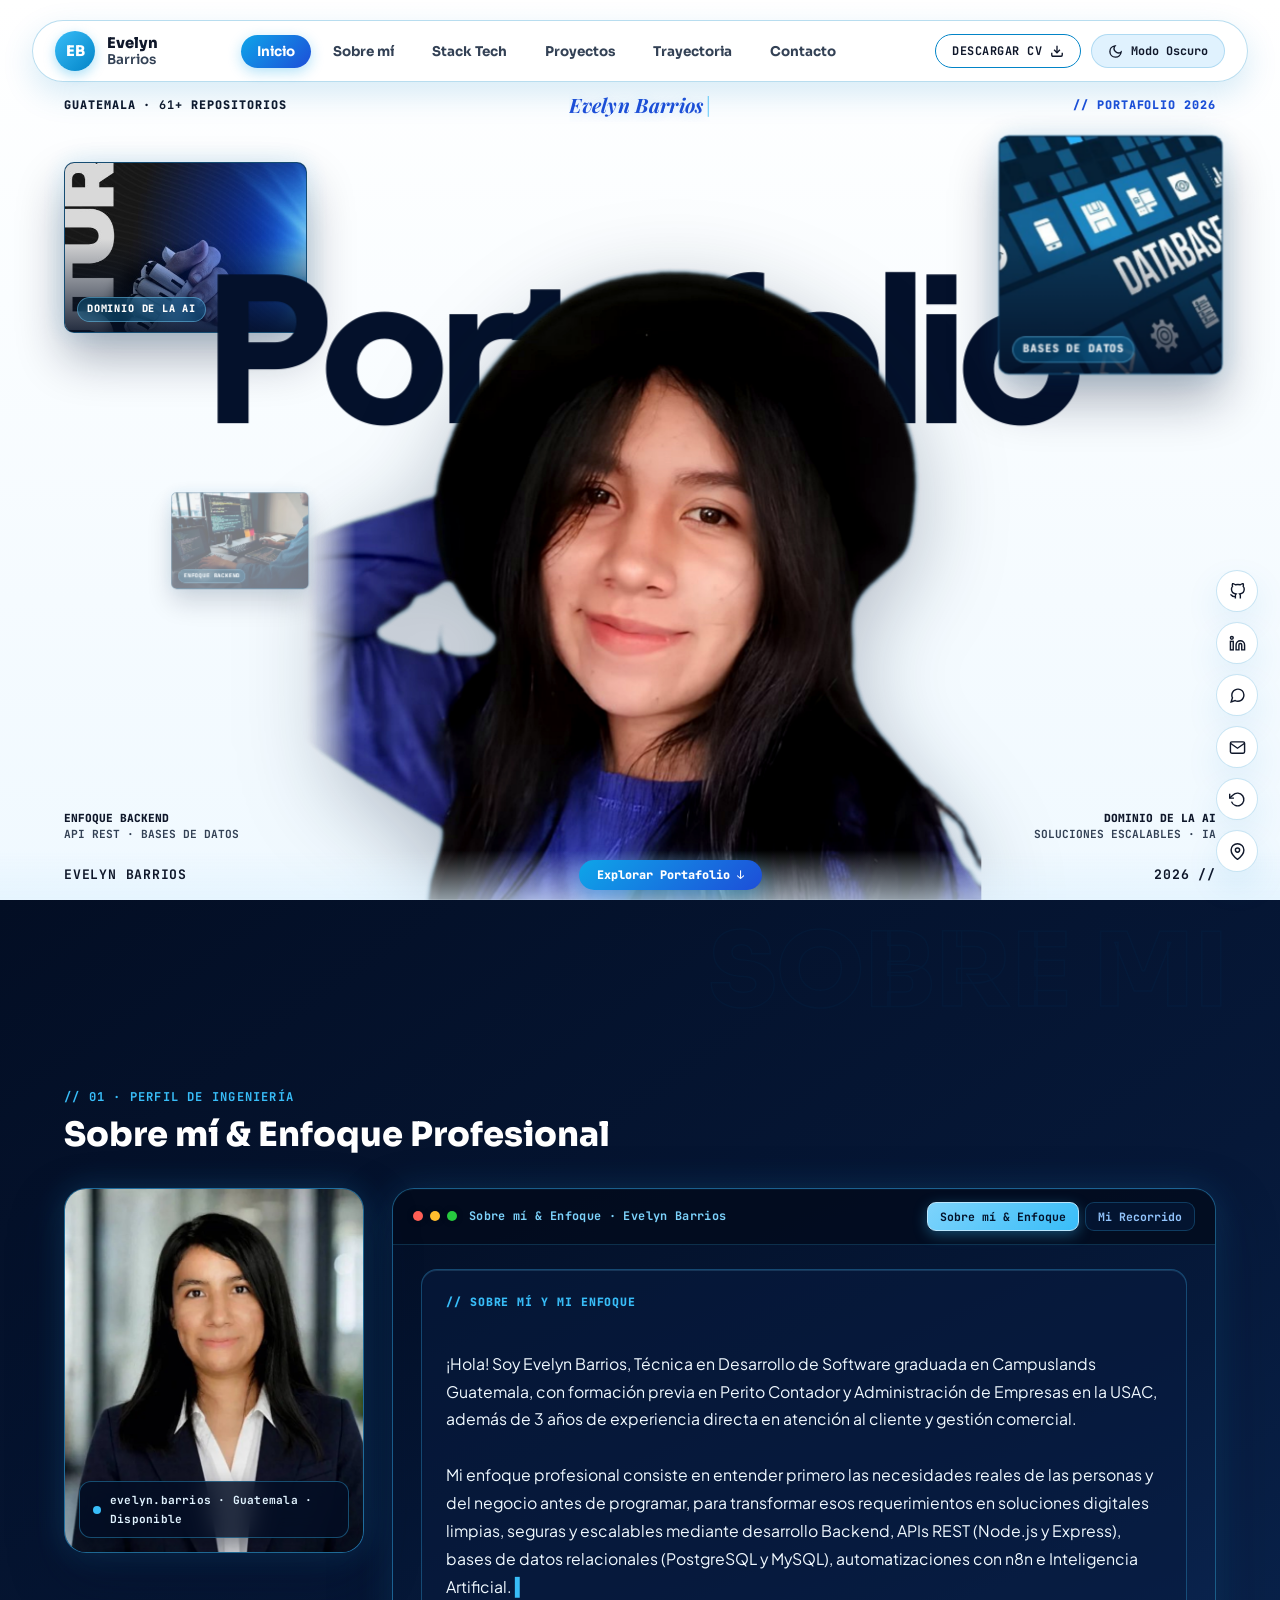
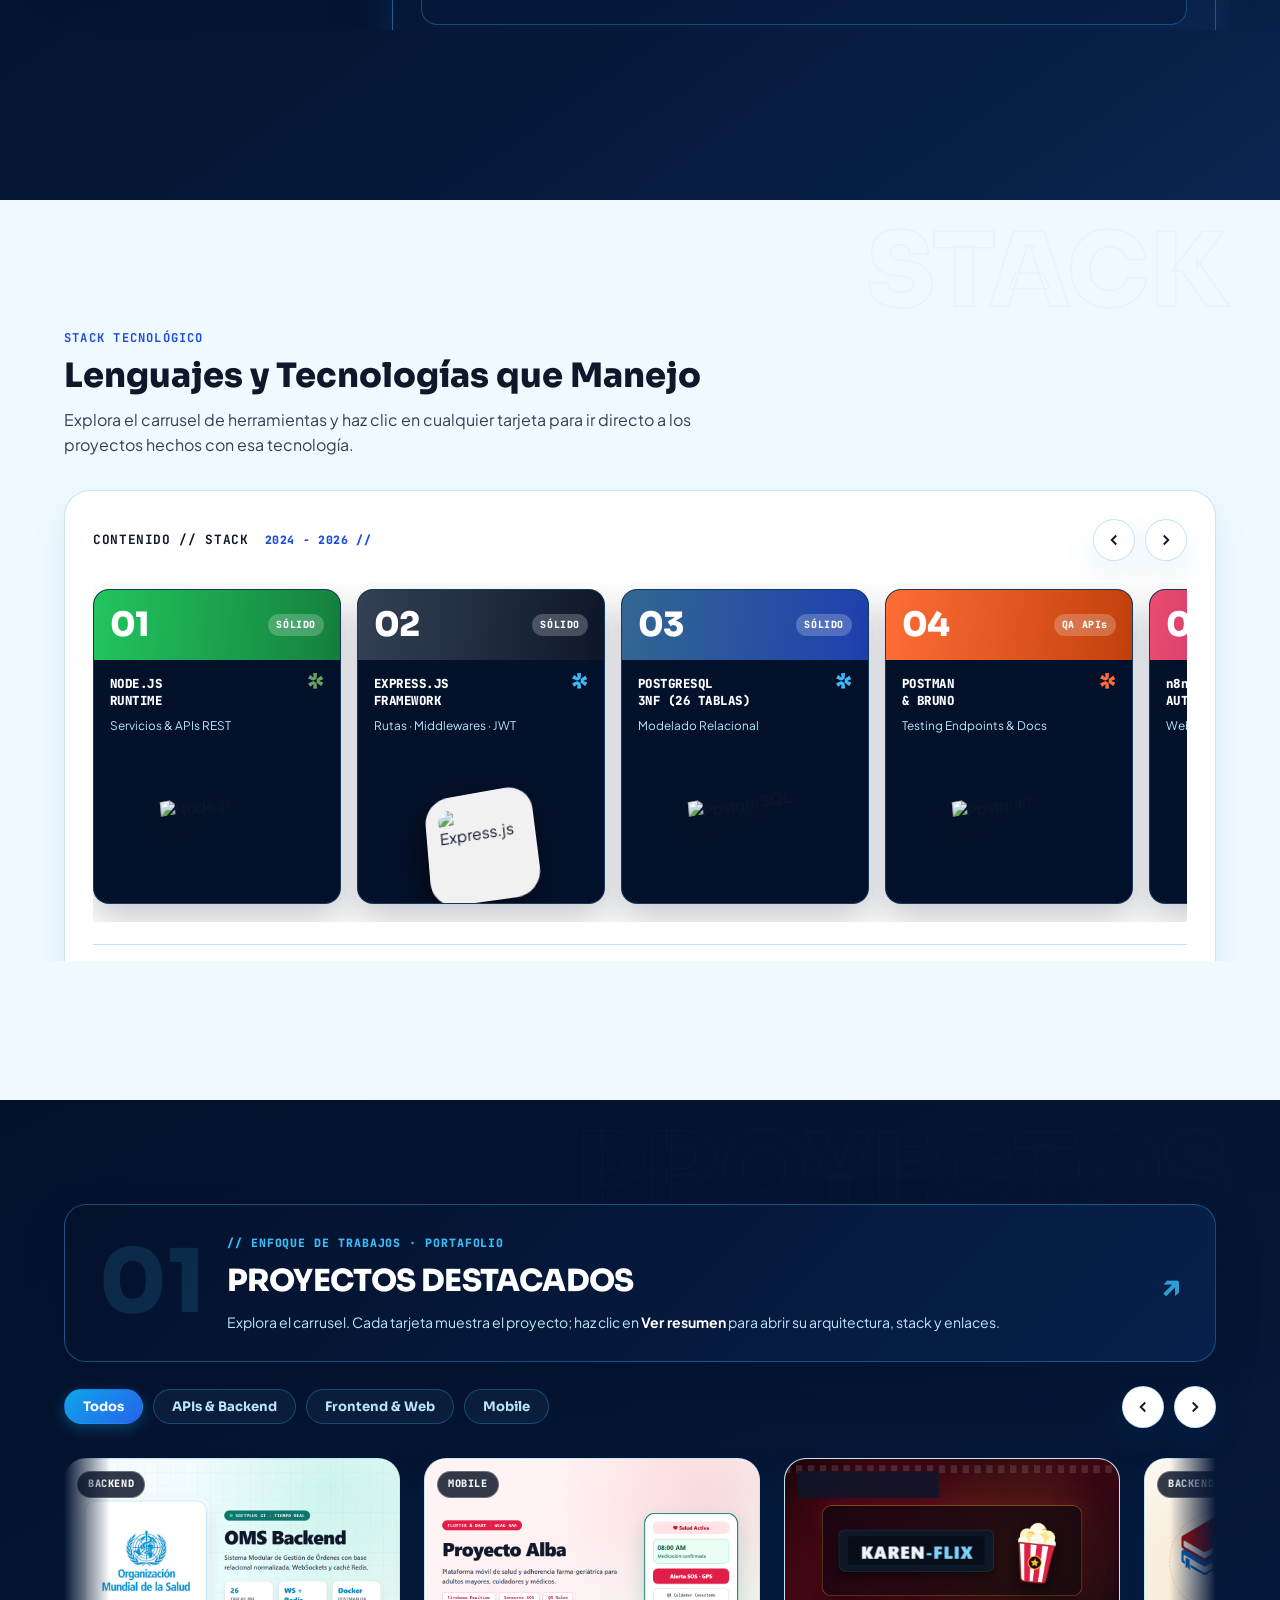
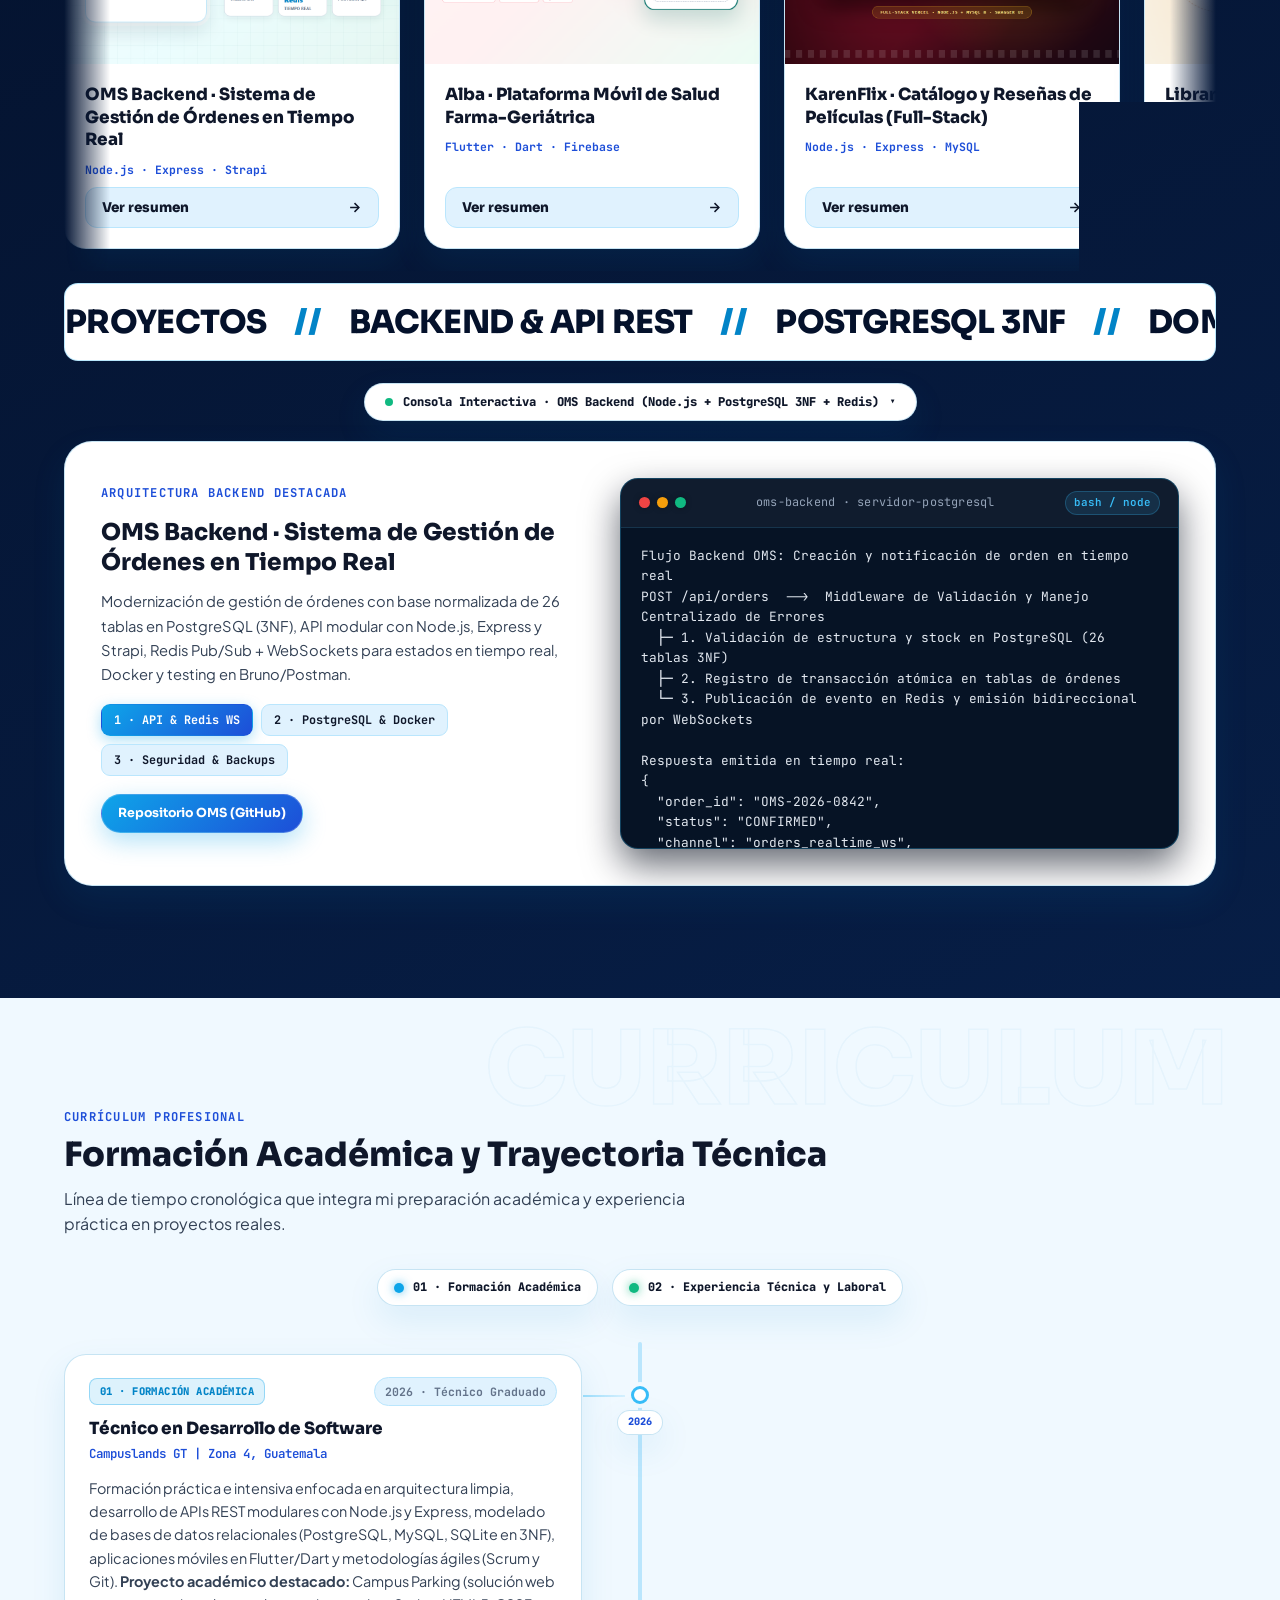
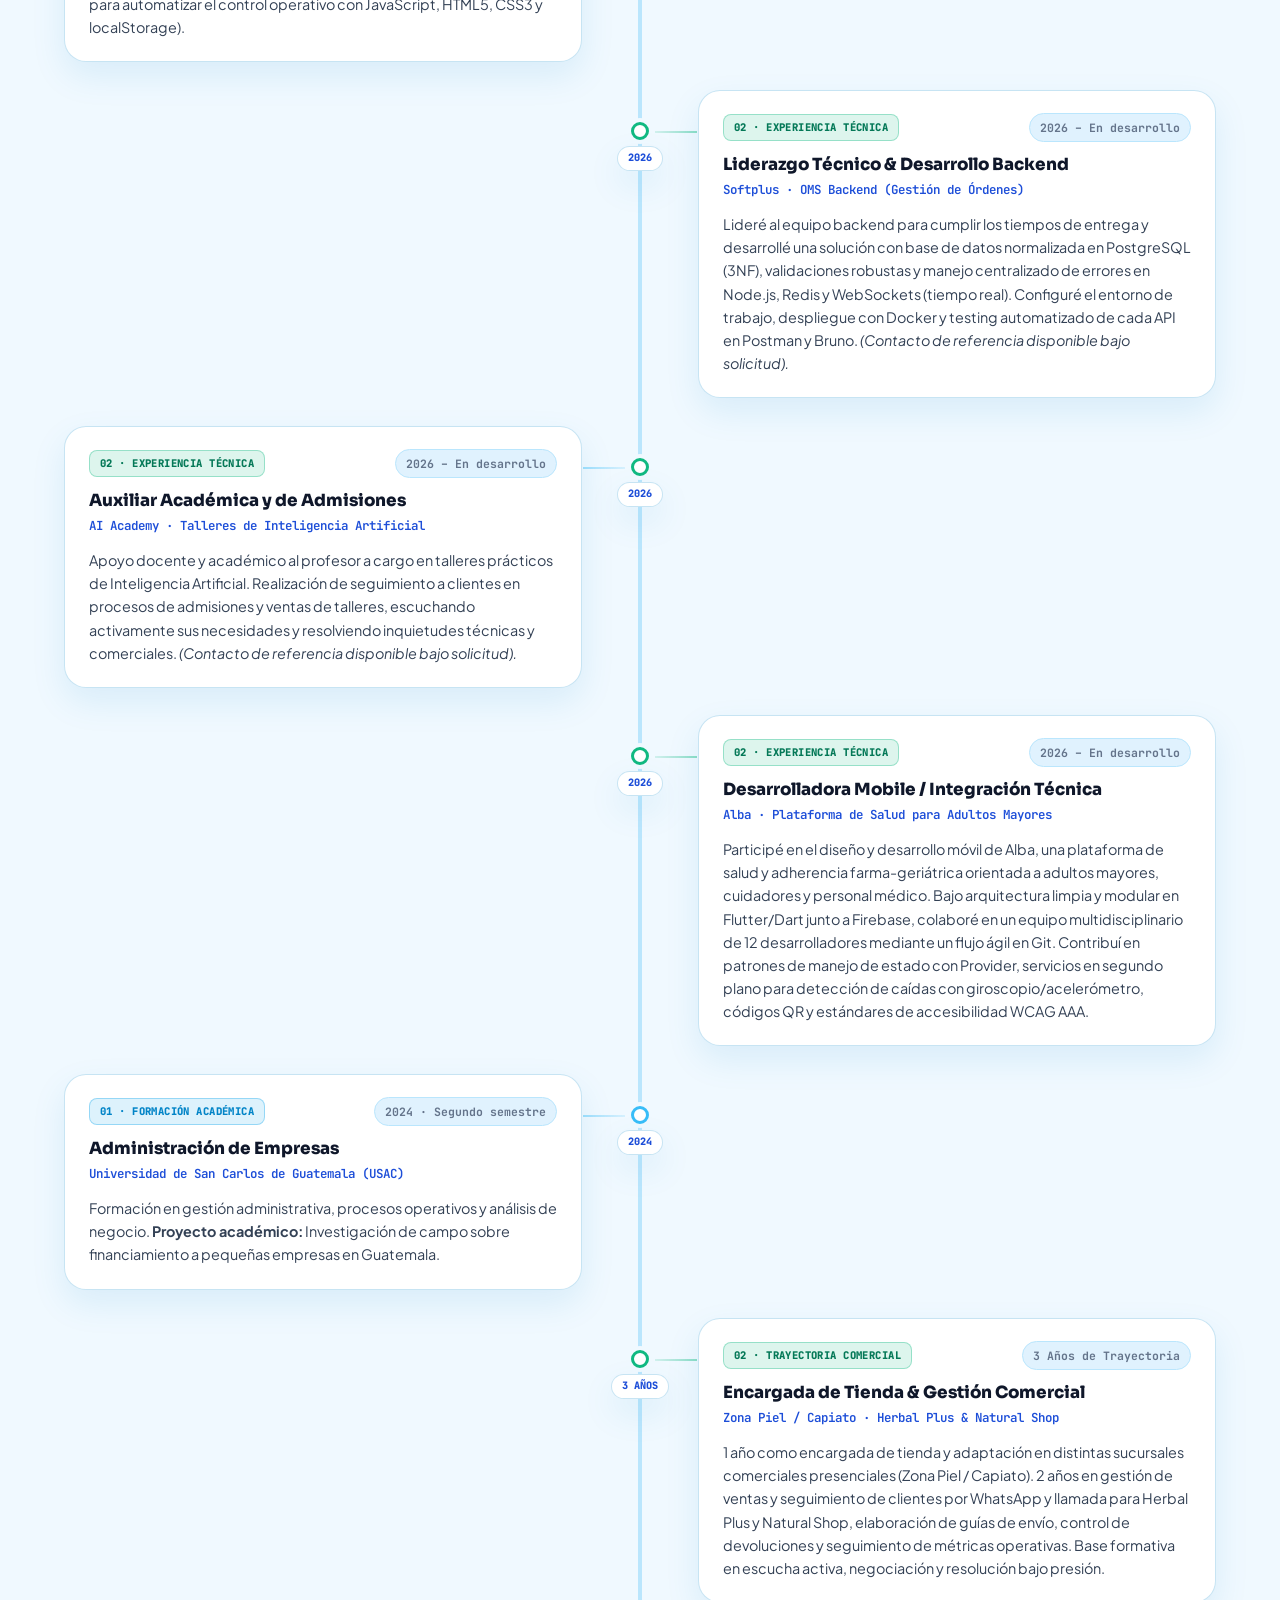
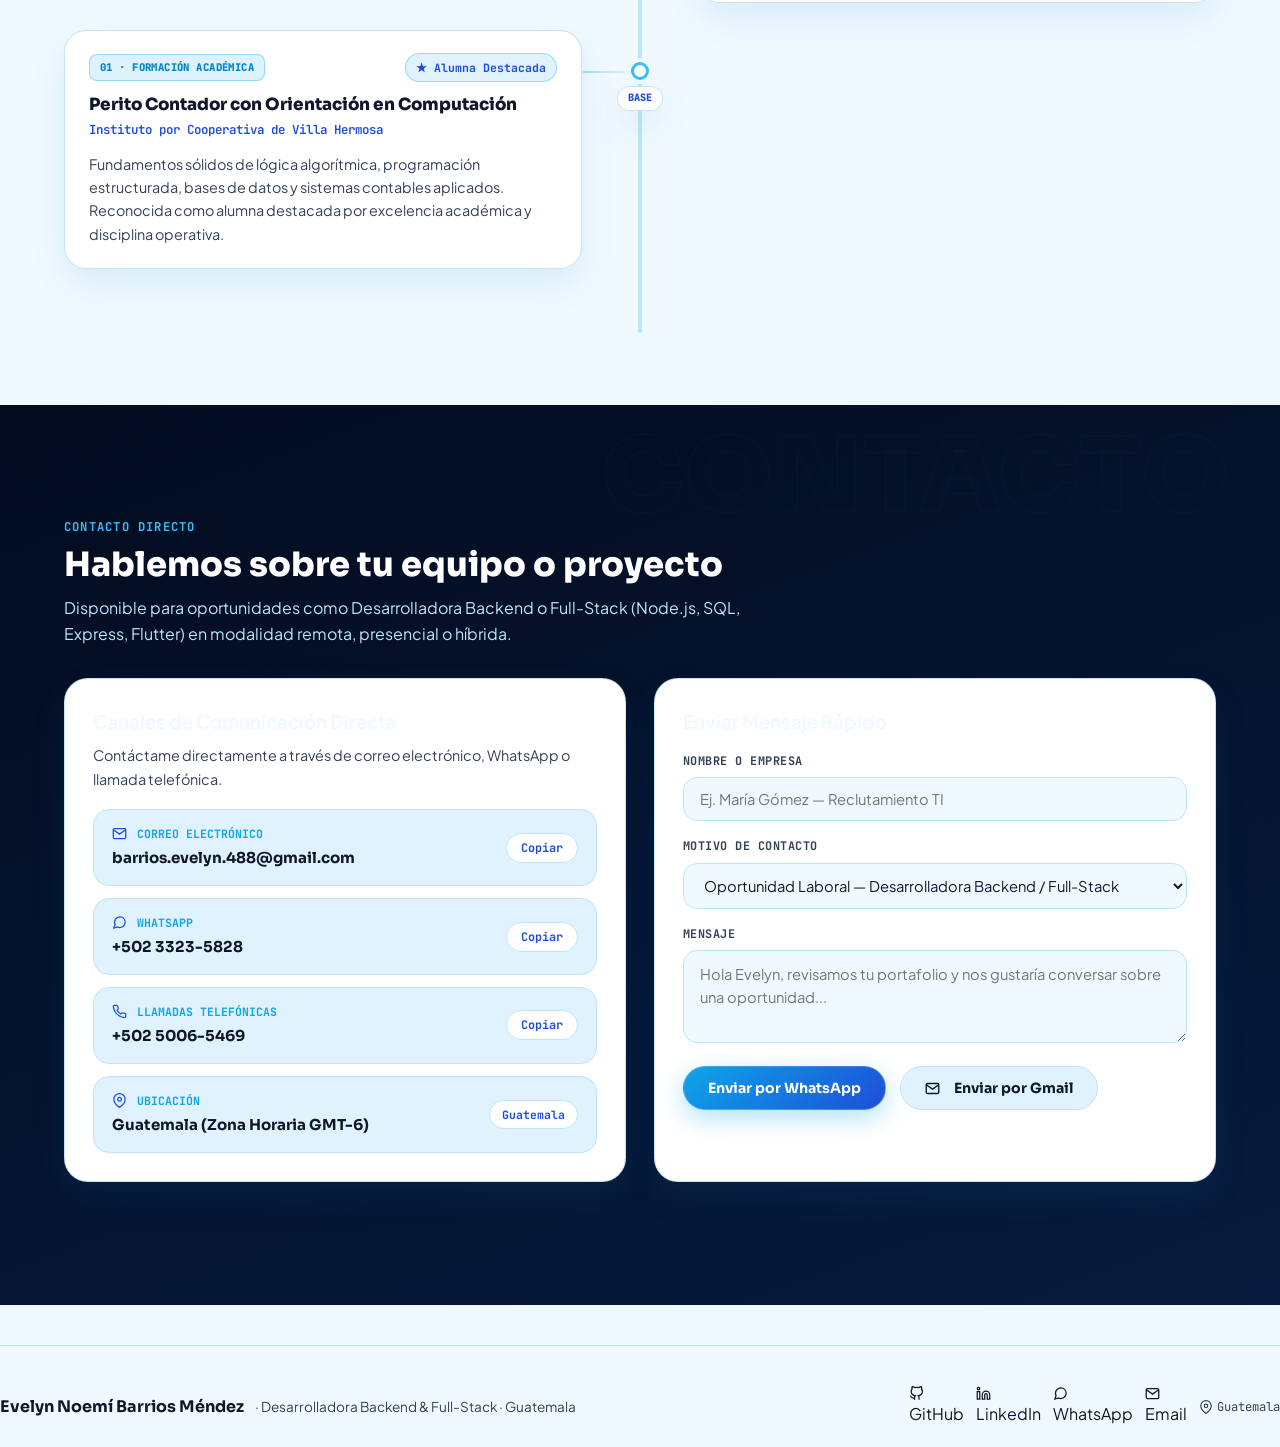
==== commit 02cf9a89: "feat(v17-timeline-ambient): linea de tiempo con acercamiento al scroll y simbolos sutiles de progra " ====
--- a/index.html
+++ b/index.html
@@ -10,7 +10,7 @@
   <link href="https://fonts.googleapis.com/css2?family=JetBrains+Mono:wght@400;500;700;800&family=Playfair+Display:ital,wght@0,600;1,600;1,700&family=Plus+Jakarta+Sans:wght@400;500;600;700;800;900&family=Sora:wght@600;700;800;900&display=swap" rel="stylesheet" />
 
   <!-- Arquitectura Modular CSS -->
-  <link rel="stylesheet" href="css/main.css?v=15.0" />
+  <link rel="stylesheet" href="css/main.css?v=17.0" />
 </head>
 <body>
   <!-- Barra Láser Superior de Descubrimiento de Scroll -->
@@ -314,6 +314,6 @@
   <script src="https://cdnjs.cloudflare.com/ajax/libs/gsap/3.12.5/ScrollTrigger.min.js" defer></script>
 
   <!-- Arquitectura Modular JavaScript (ES6 Modules) -->
-  <script type="module" src="js/main.js?v=14.0"></script>
+  <script type="module" src="js/main.js?v=17.0"></script>
 </body>
 </html>
--- a/css/main.css
+++ b/css/main.css
@@ -11,7 +11,7 @@
 @import url('./base.css?v=3.8');
 
 /* 3. Arquitectura de estructura (Flujo editorial full-viewport) */
-@import url('./layout.css?v=10.0');
+@import url('./layout.css?v=17.0');
 
 /* 4. Componentes modulares */
 @import url('./components/header.css?v=10.0');
@@ -22,8 +22,8 @@
 @import url('./components/projects.css?v=10.0');
 @import url('./components/modales.css?v=10.0');
 @import url('./components/contact.css?v=10.0');
-@import url('./components/animations.css?v=10.0');
-@import url('./components/intro-origami.css?v=15.0');
+@import url('./components/animations.css?v=17.0');
+@import url('./components/intro-origami.css?v=17.0');
 
 /* 5. Reglas responsivas master (Media queries unificadas) */
 @import url('./responsive.css?v=14.0');
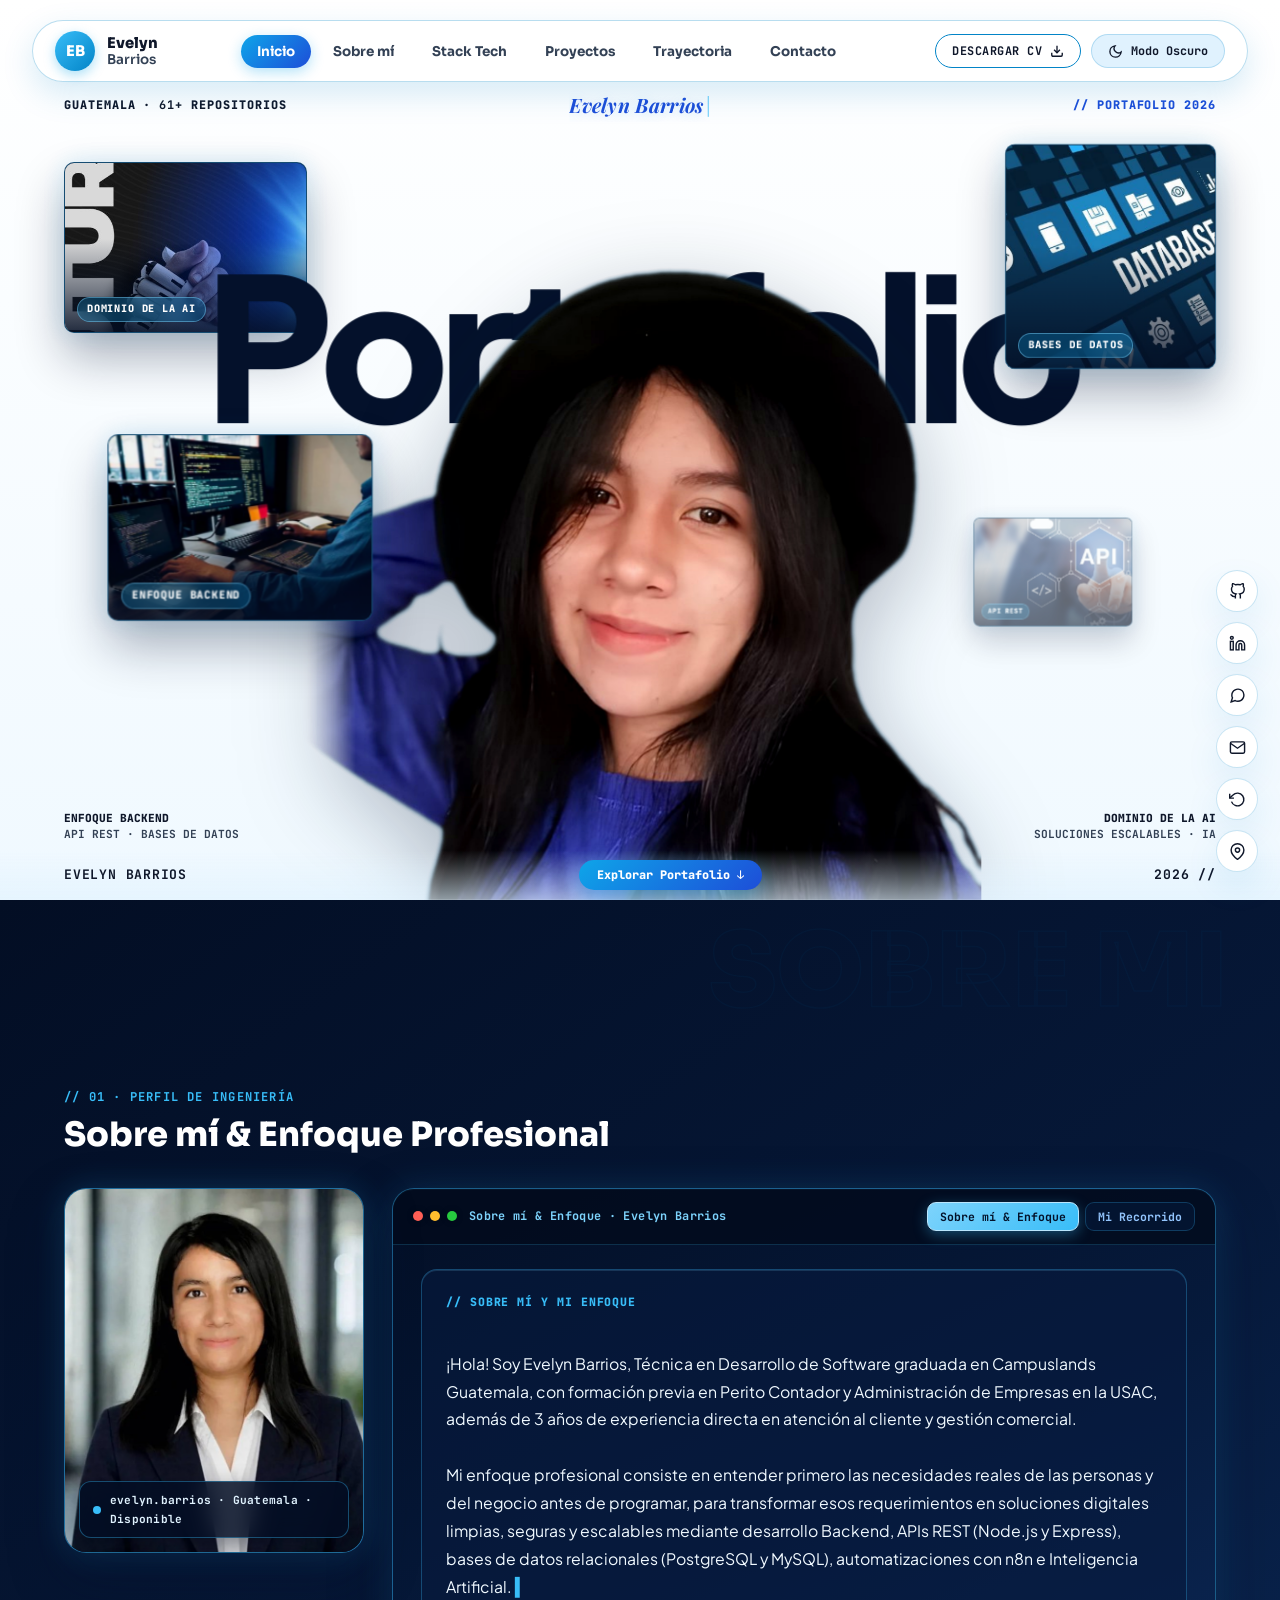
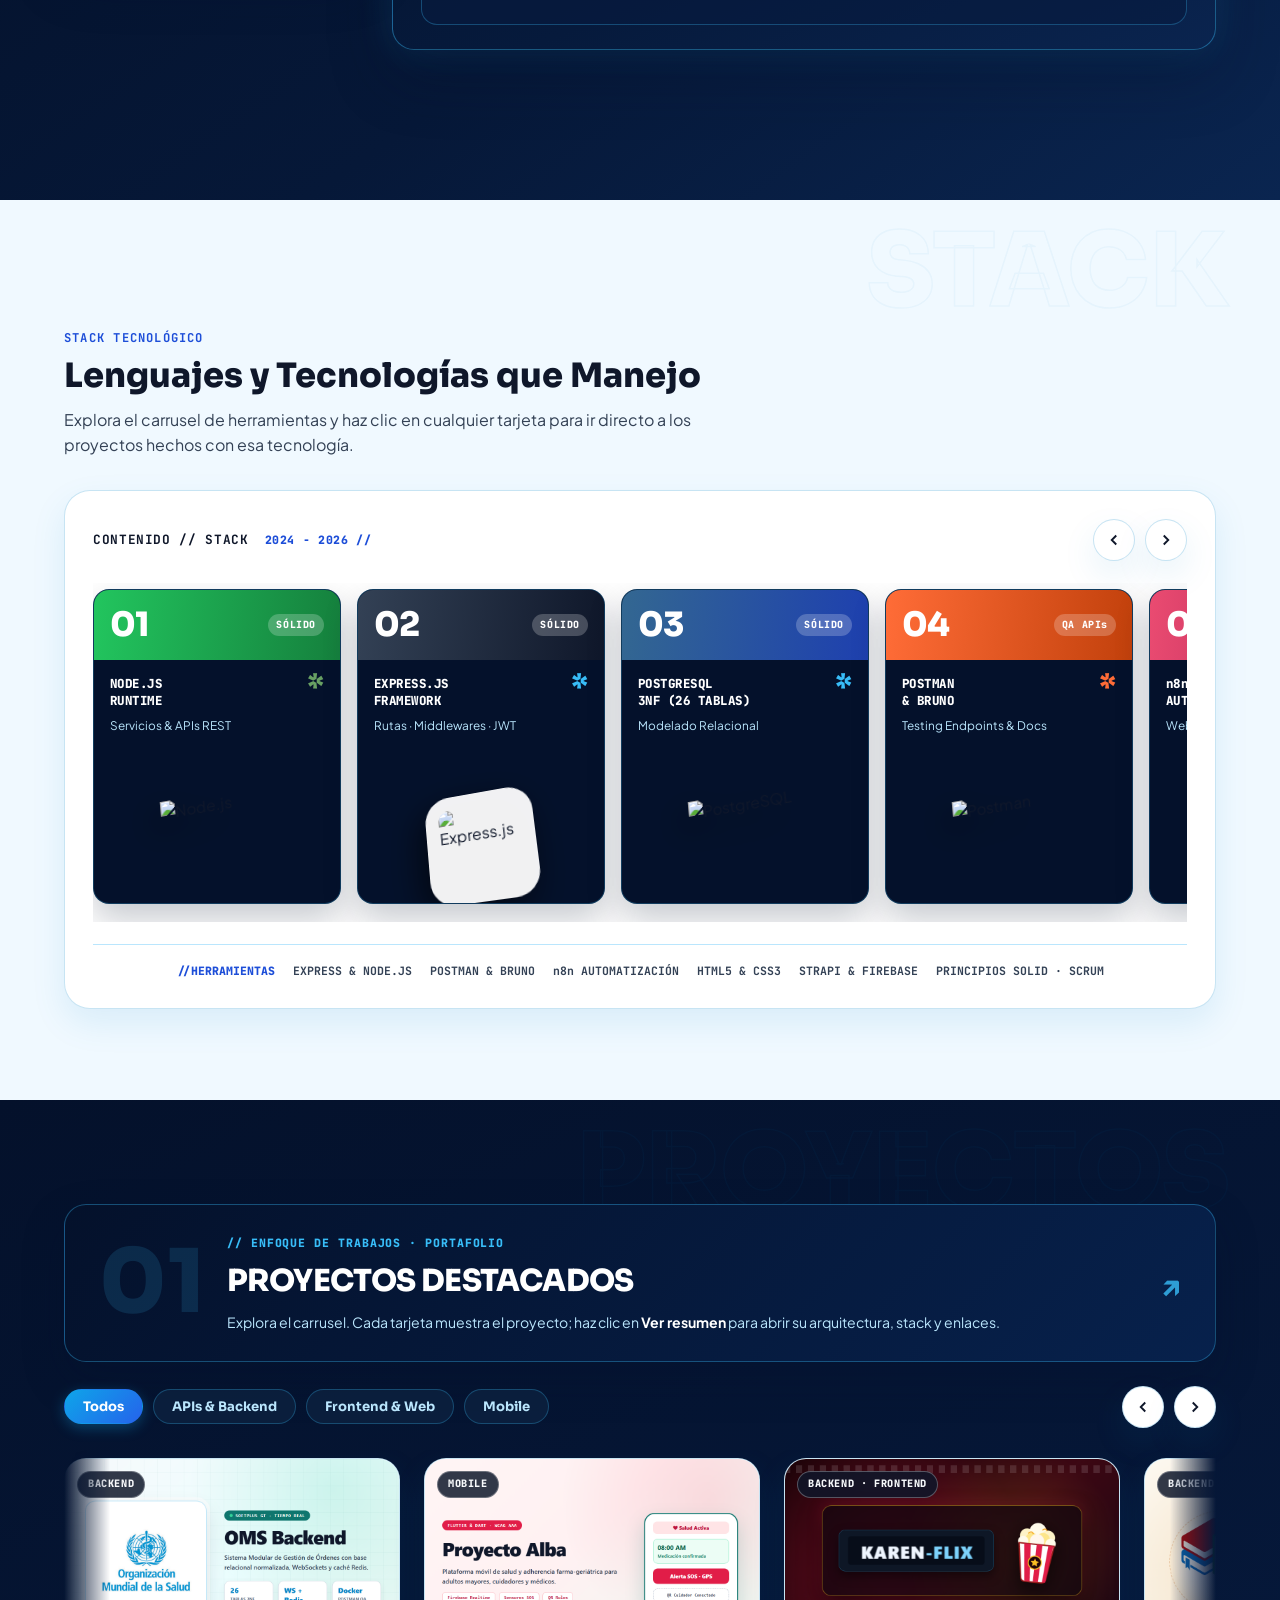
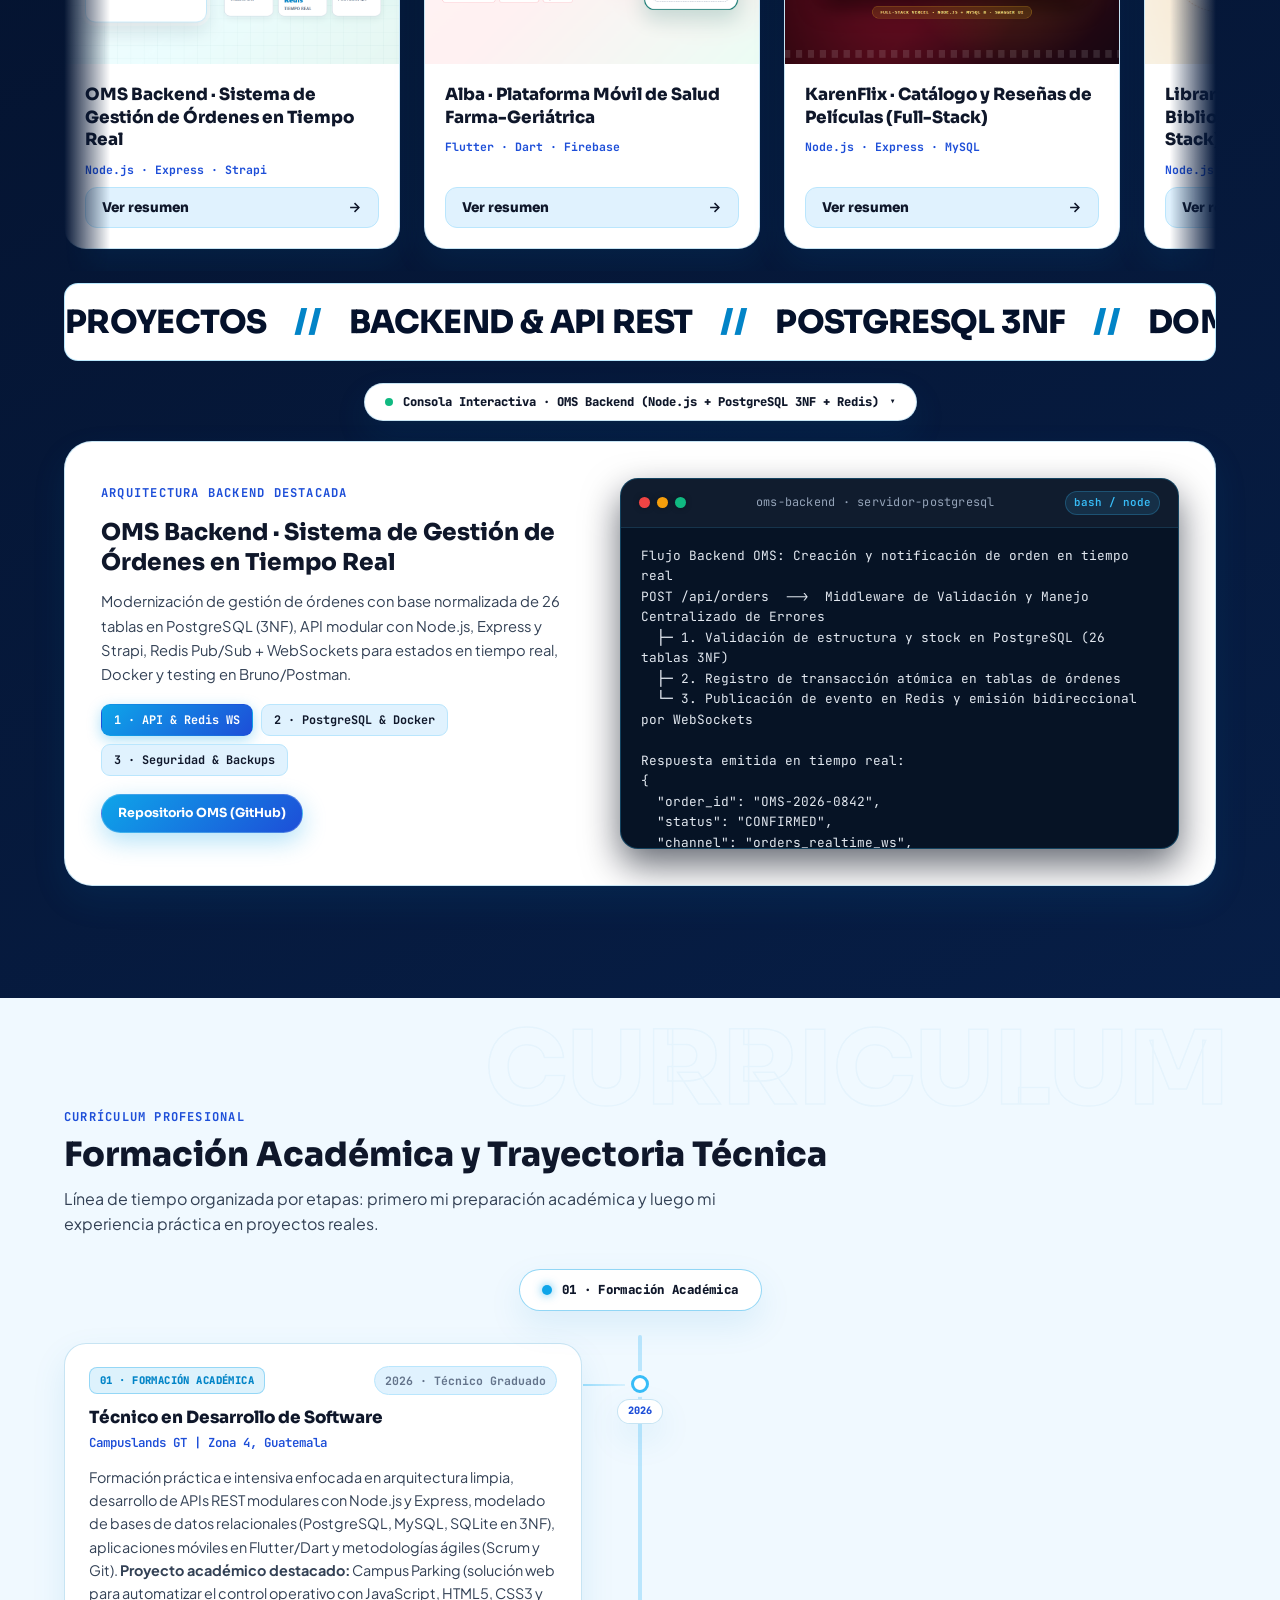
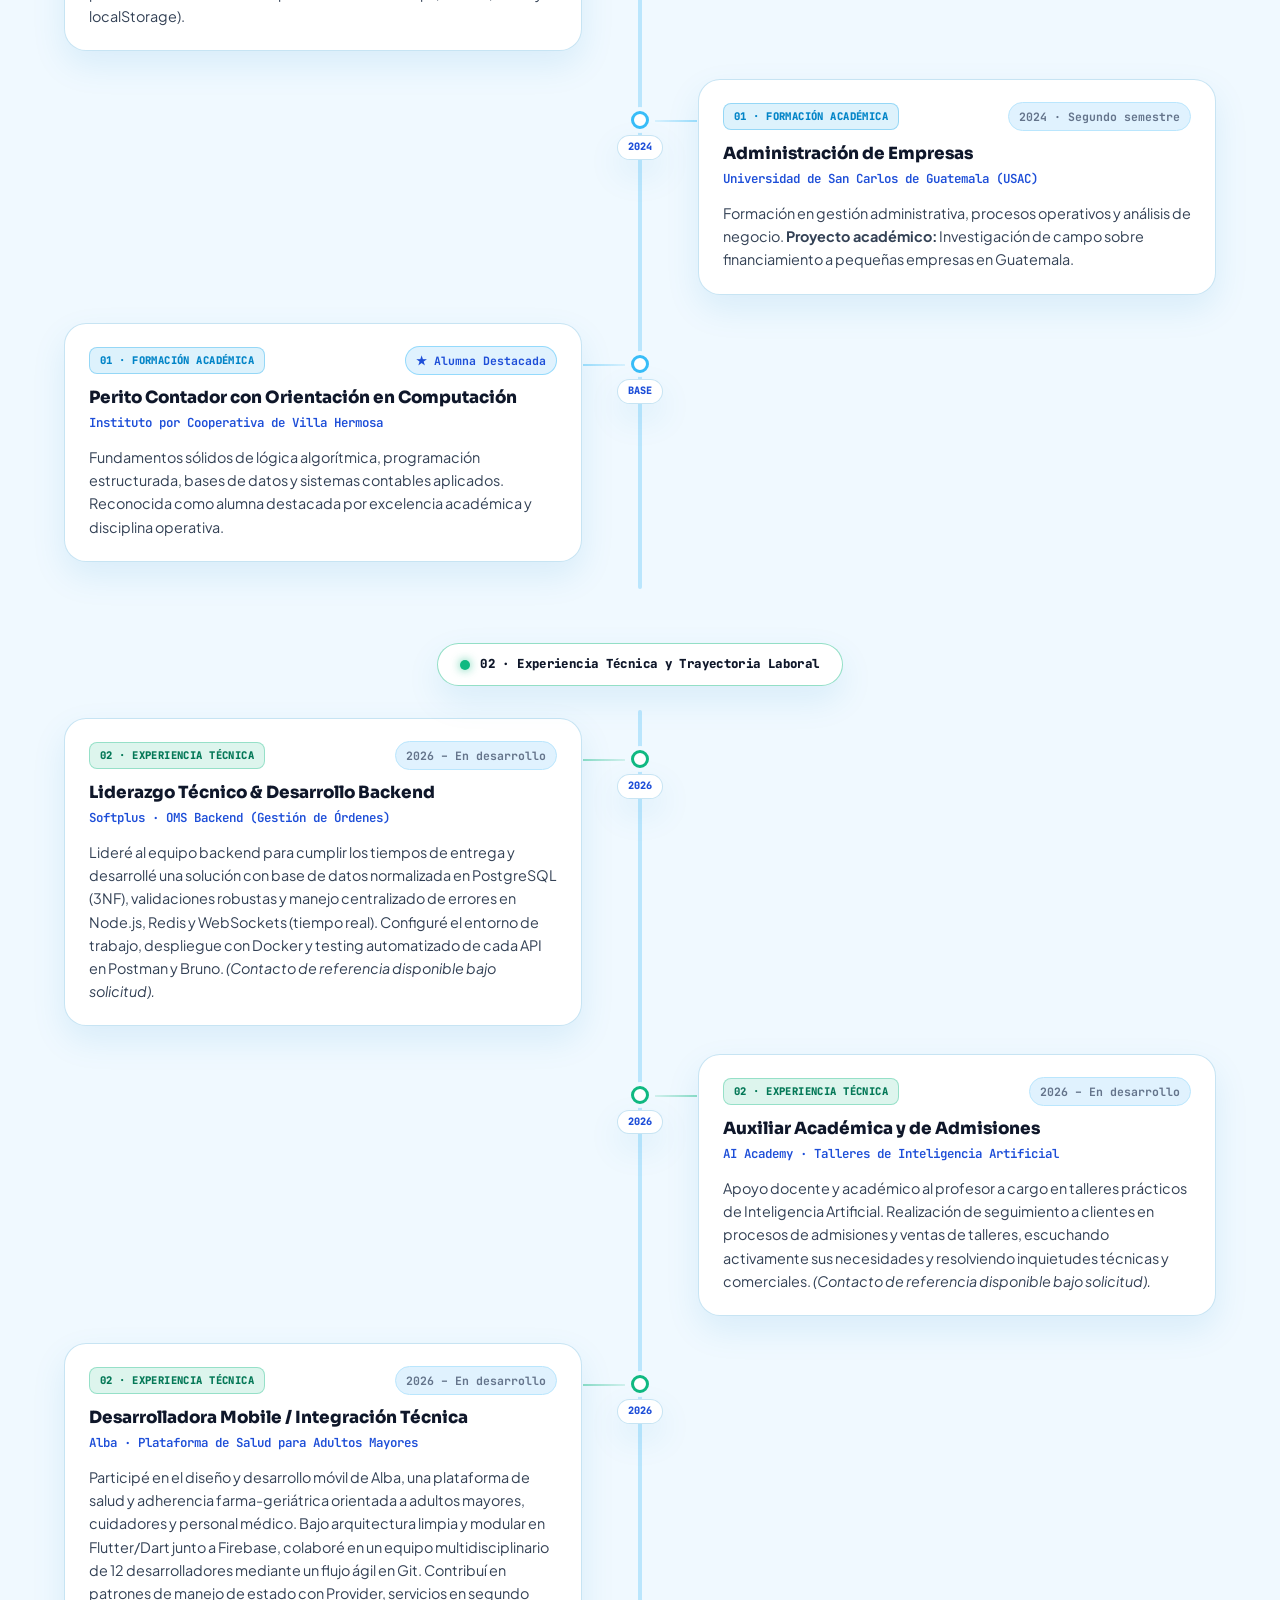
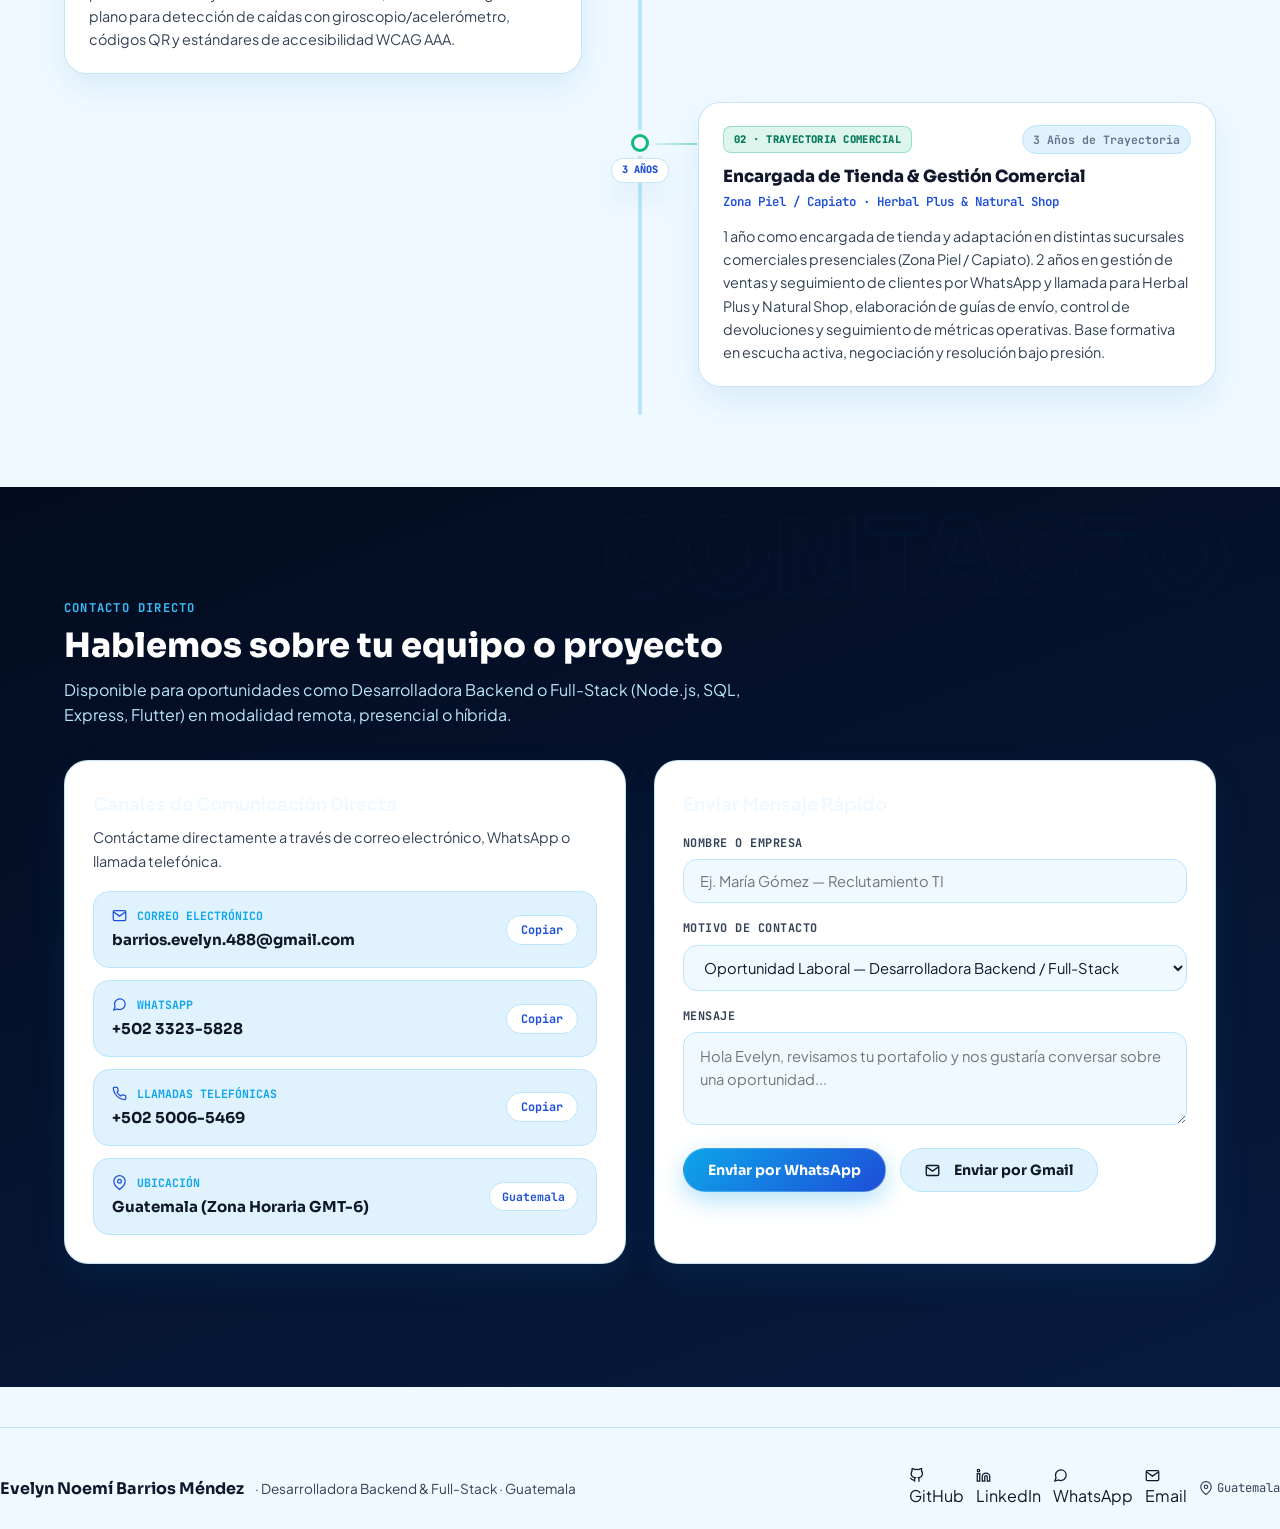
==== commit 999f0f9b: "feat(v18-timeline-clean): separar 01 Formacion Academica y 02 Experiencia Tecnica en dos capitulos d" ====
--- a/index.html
+++ b/index.html
@@ -10,7 +10,7 @@
   <link href="https://fonts.googleapis.com/css2?family=JetBrains+Mono:wght@400;500;700;800&family=Playfair+Display:ital,wght@0,600;1,600;1,700&family=Plus+Jakarta+Sans:wght@400;500;600;700;800;900&family=Sora:wght@600;700;800;900&display=swap" rel="stylesheet" />
 
   <!-- Arquitectura Modular CSS -->
-  <link rel="stylesheet" href="css/main.css?v=17.0" />
+  <link rel="stylesheet" href="css/main.css?v=18.0" />
 </head>
 <body>
   <!-- Barra Láser Superior de Descubrimiento de Scroll -->
@@ -314,6 +314,6 @@
   <script src="https://cdnjs.cloudflare.com/ajax/libs/gsap/3.12.5/ScrollTrigger.min.js" defer></script>
 
   <!-- Arquitectura Modular JavaScript (ES6 Modules) -->
-  <script type="module" src="js/main.js?v=17.0"></script>
+  <script type="module" src="js/main.js?v=18.0"></script>
 </body>
 </html>
--- a/css/main.css
+++ b/css/main.css
@@ -23,7 +23,7 @@
 @import url('./components/modales.css?v=10.0');
 @import url('./components/contact.css?v=10.0');
 @import url('./components/animations.css?v=17.0');
-@import url('./components/intro-origami.css?v=17.0');
+@import url('./components/intro-origami.css?v=18.0');
 
 /* 5. Reglas responsivas master (Media queries unificadas) */
 @import url('./responsive.css?v=14.0');
